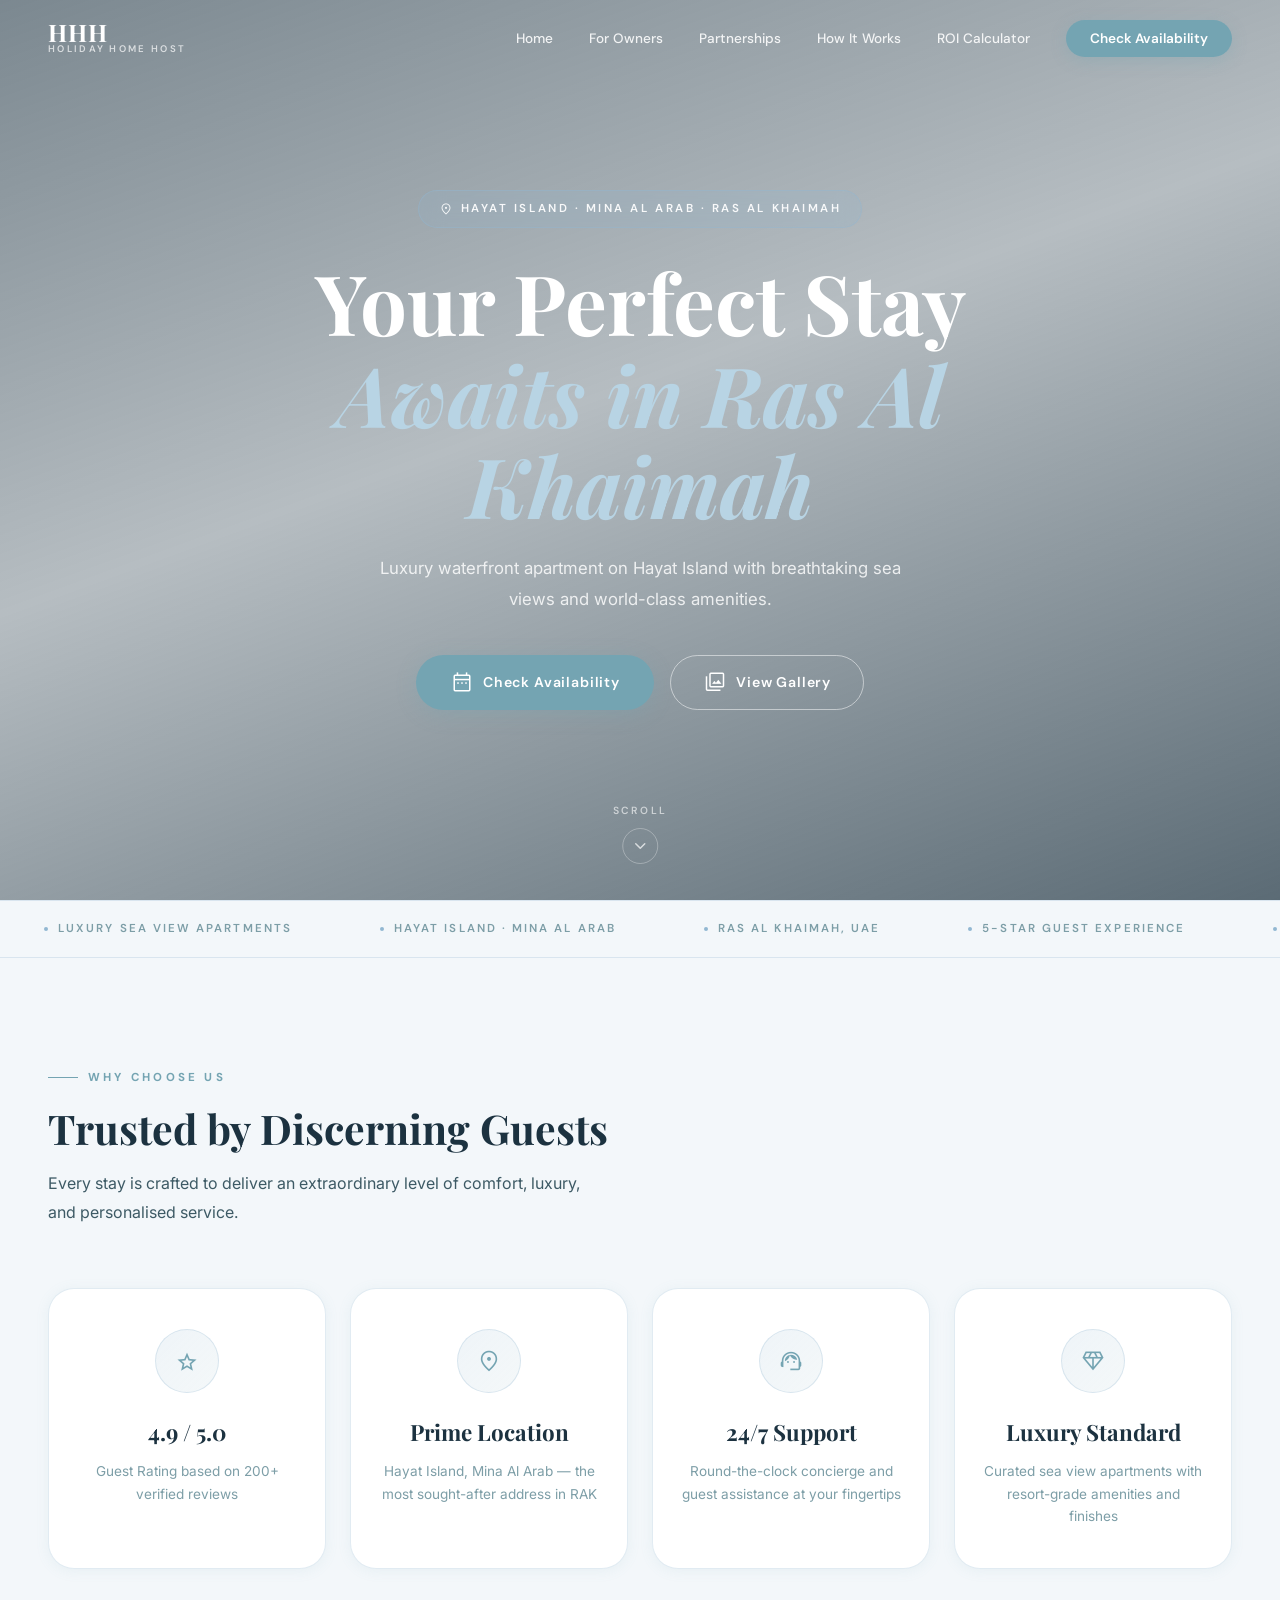
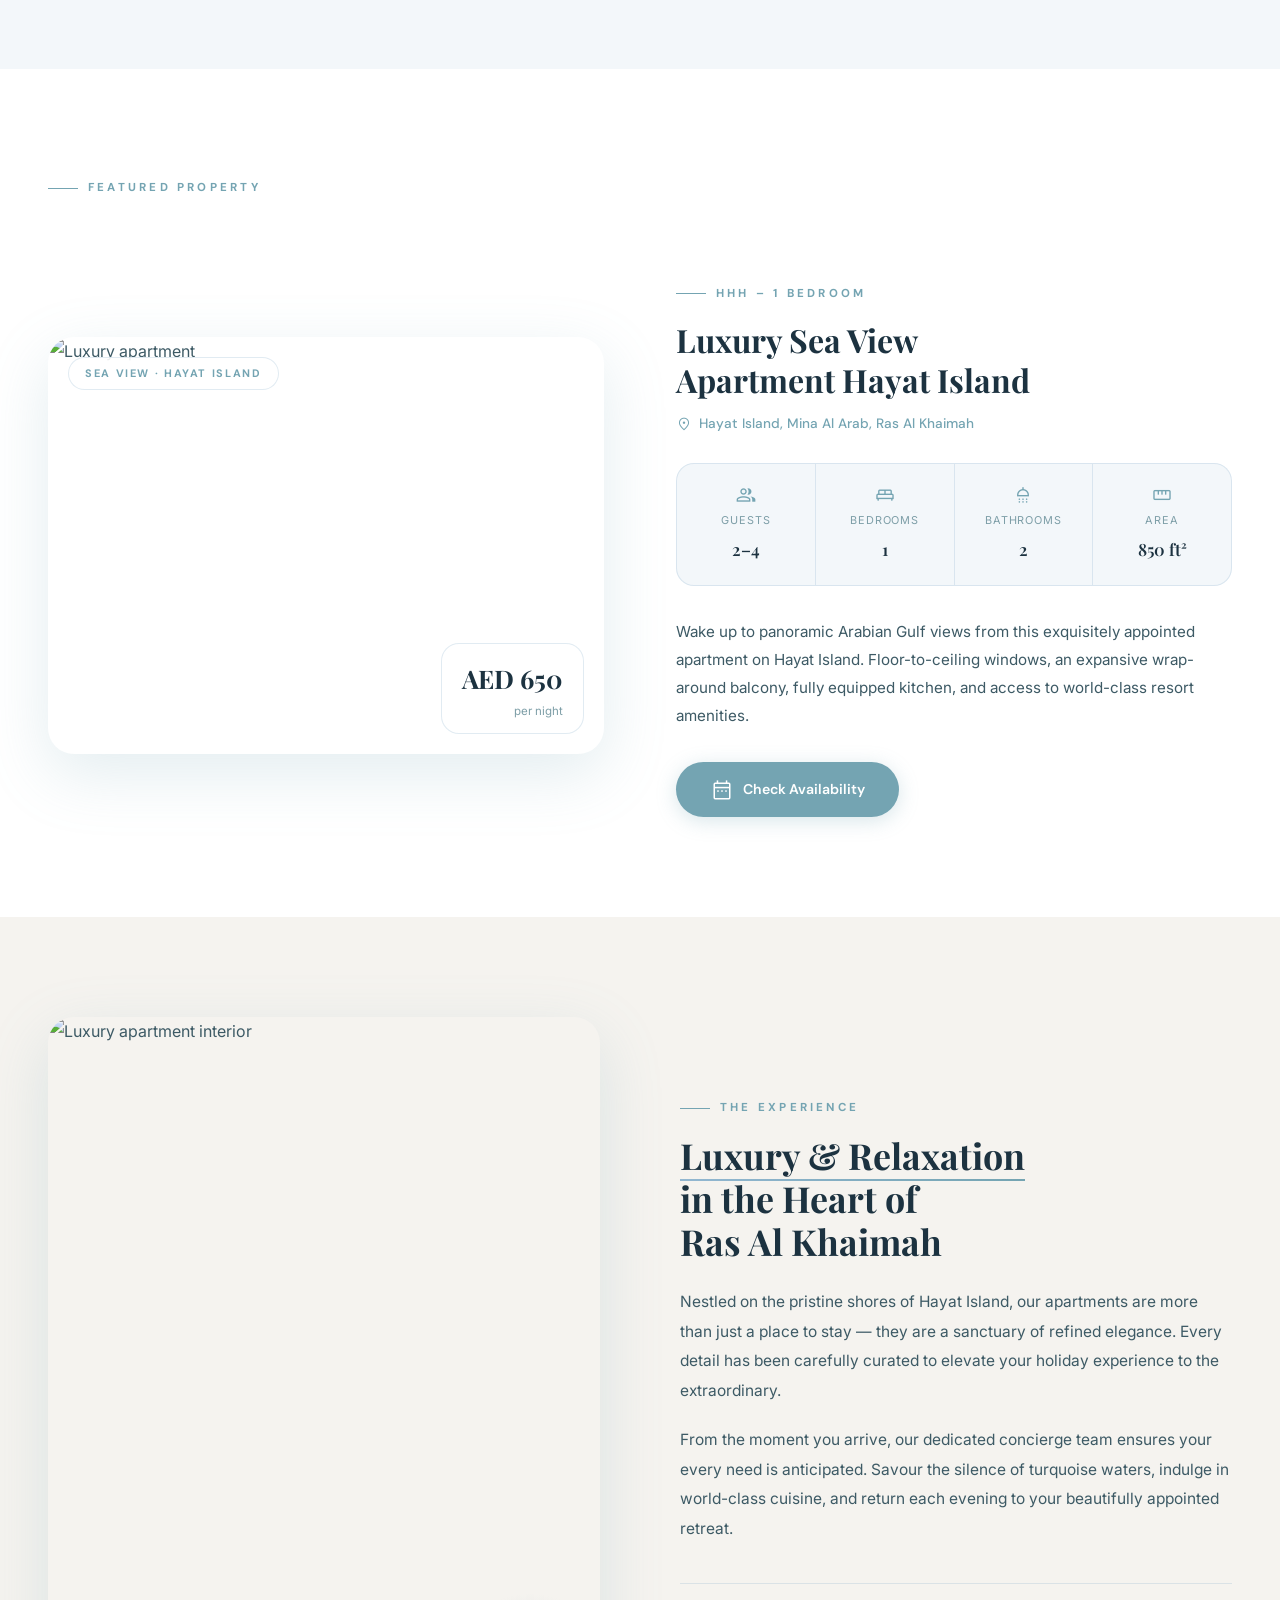
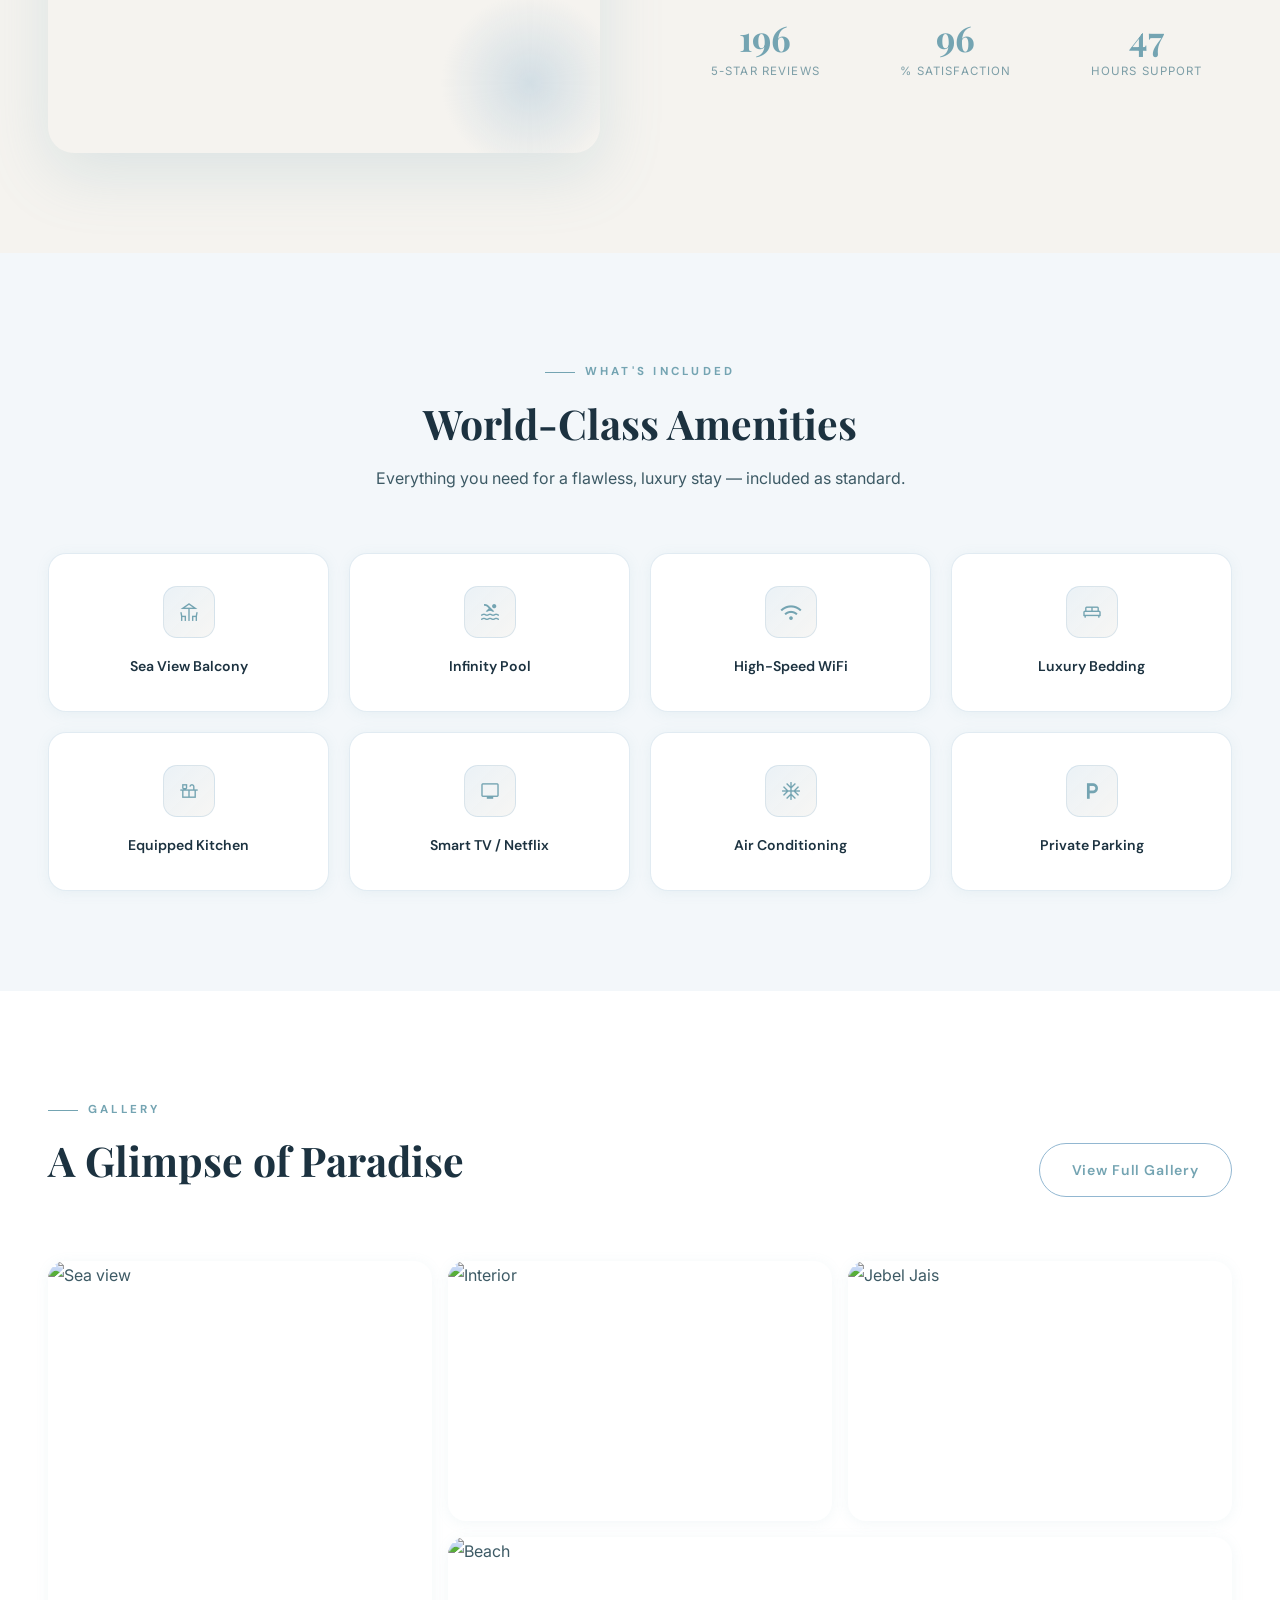
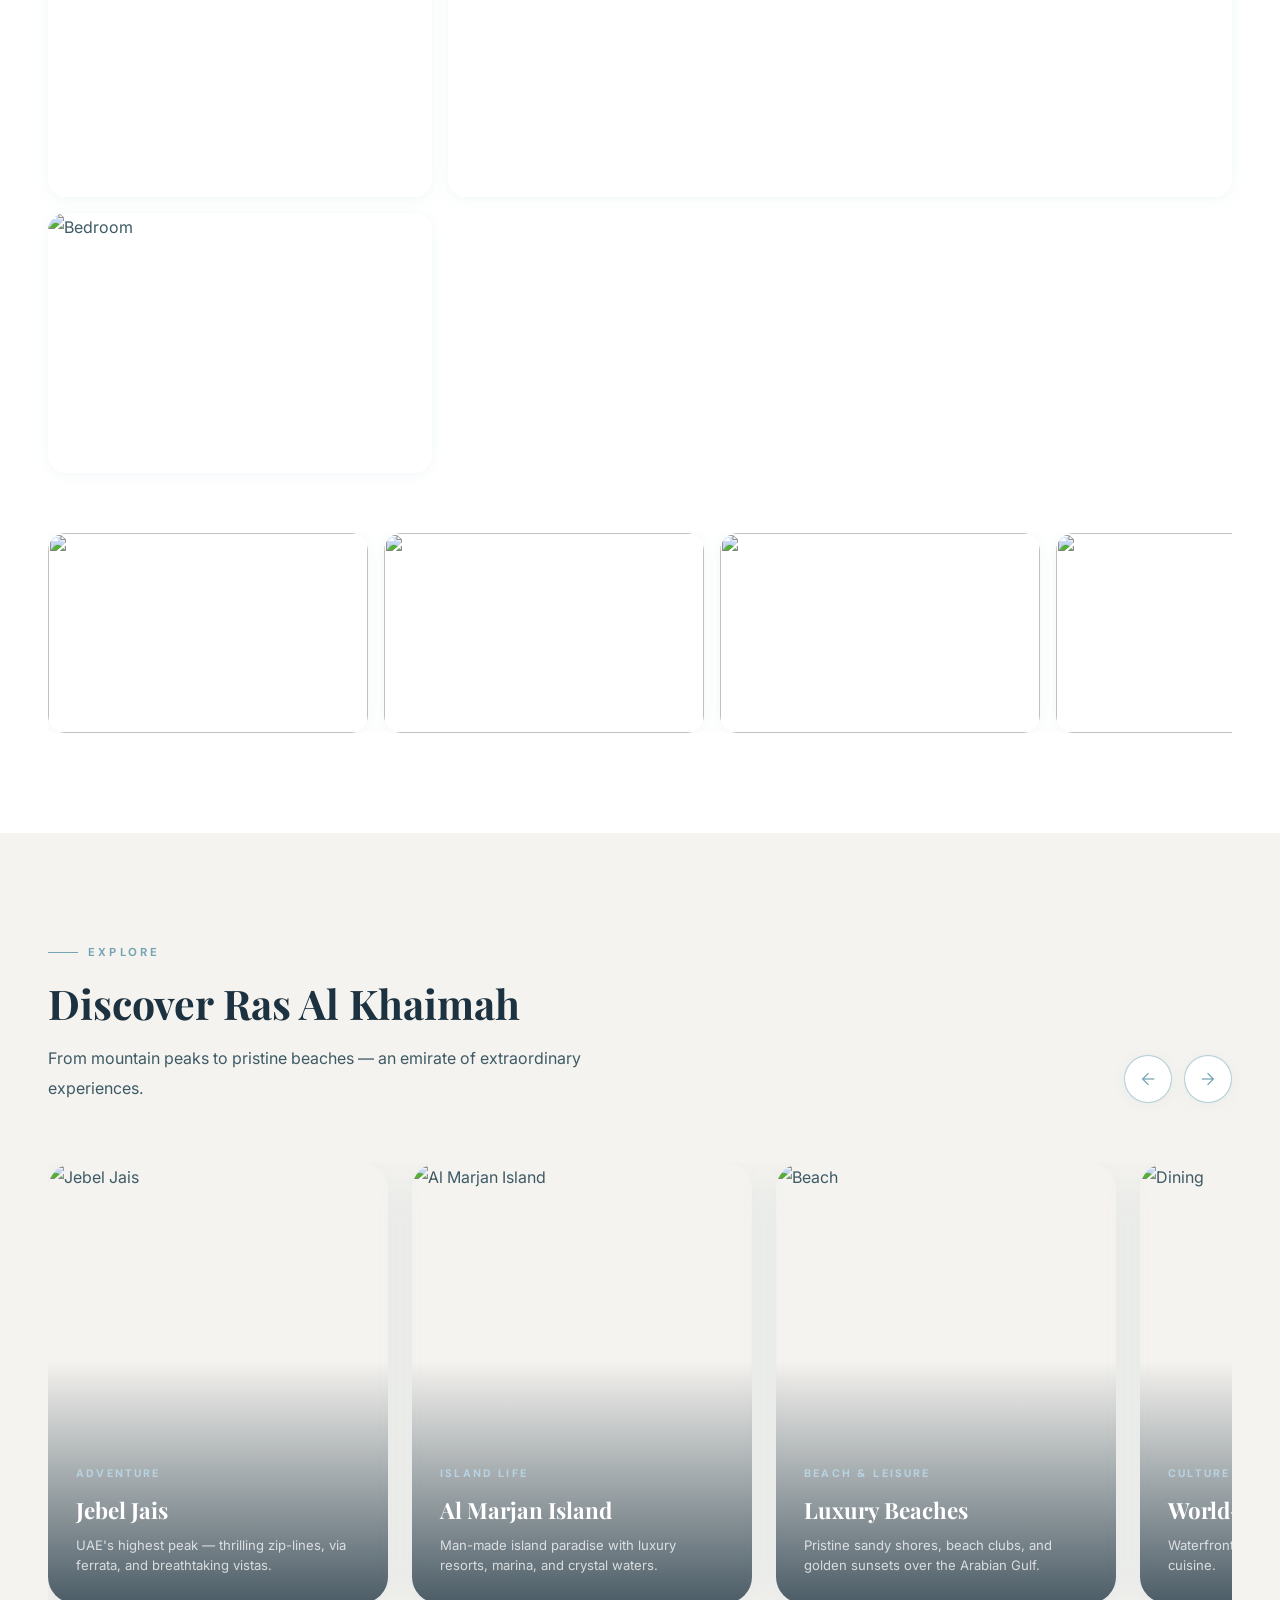
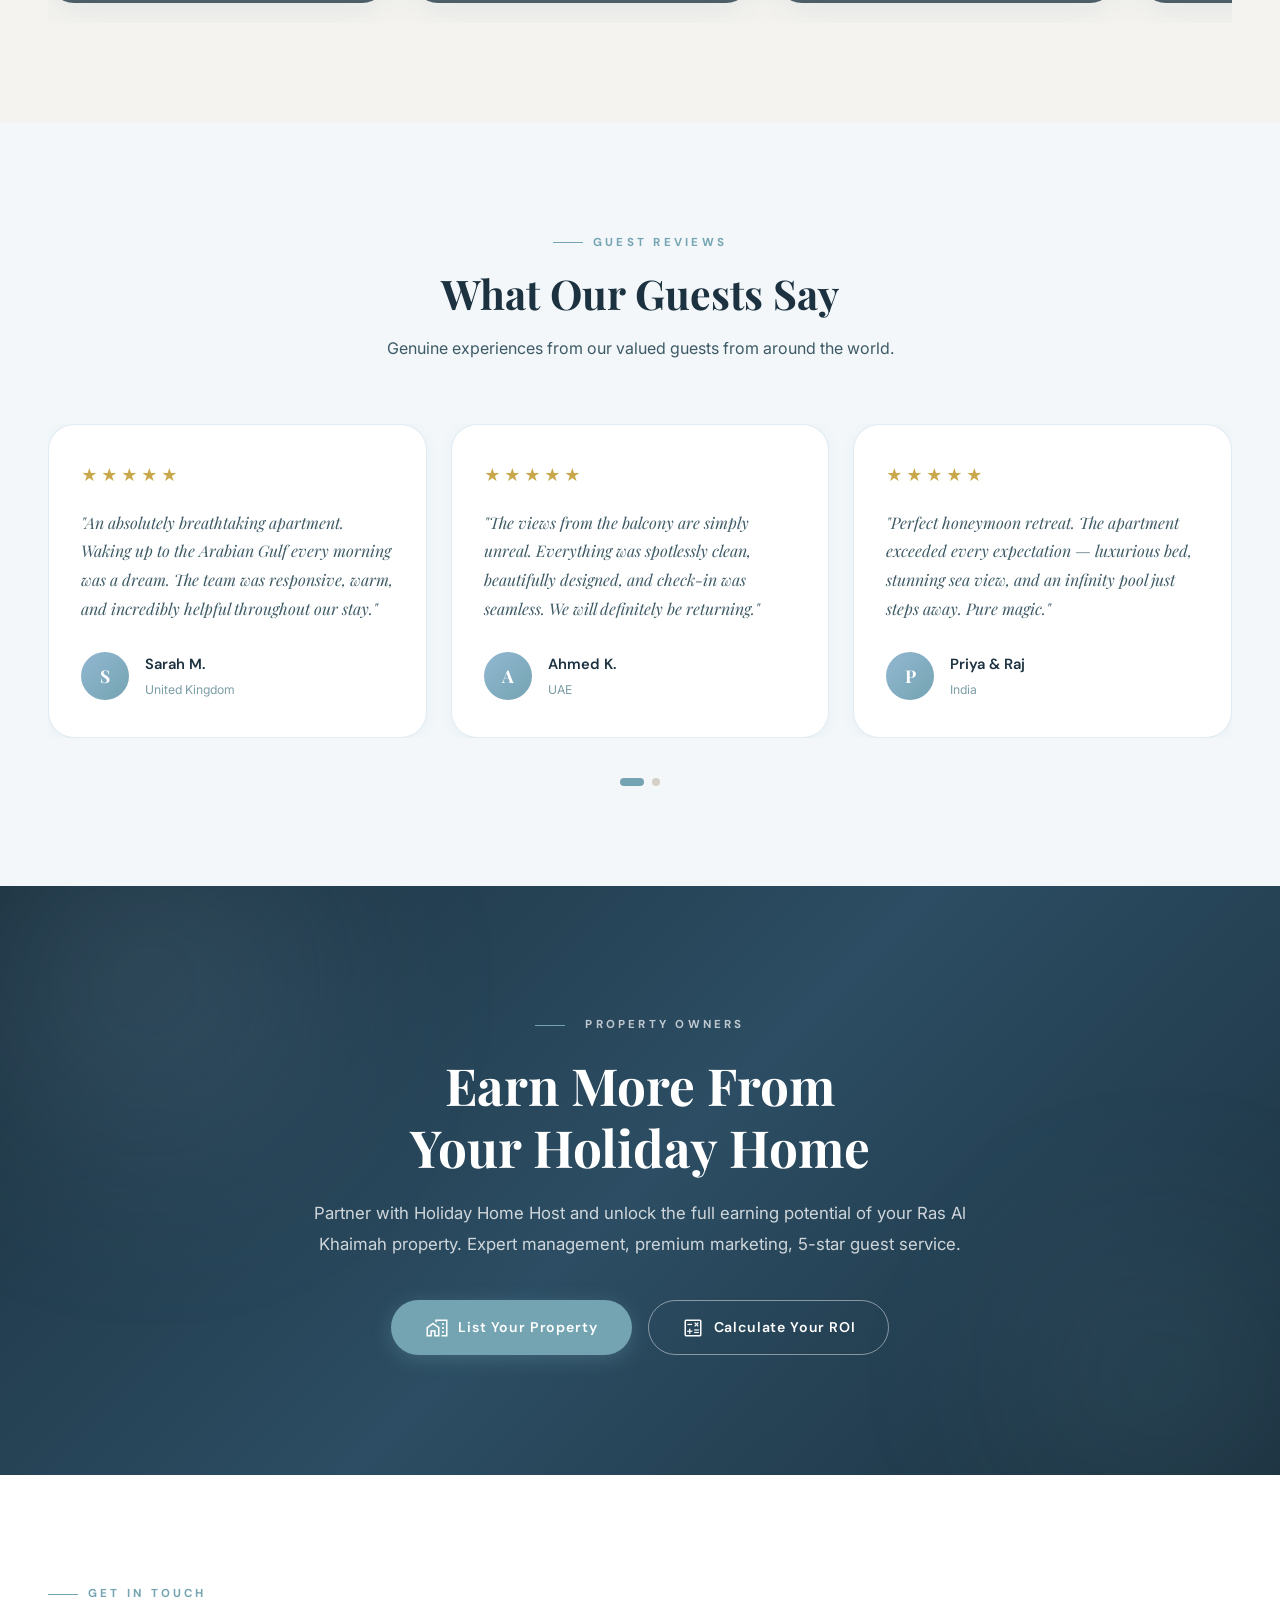
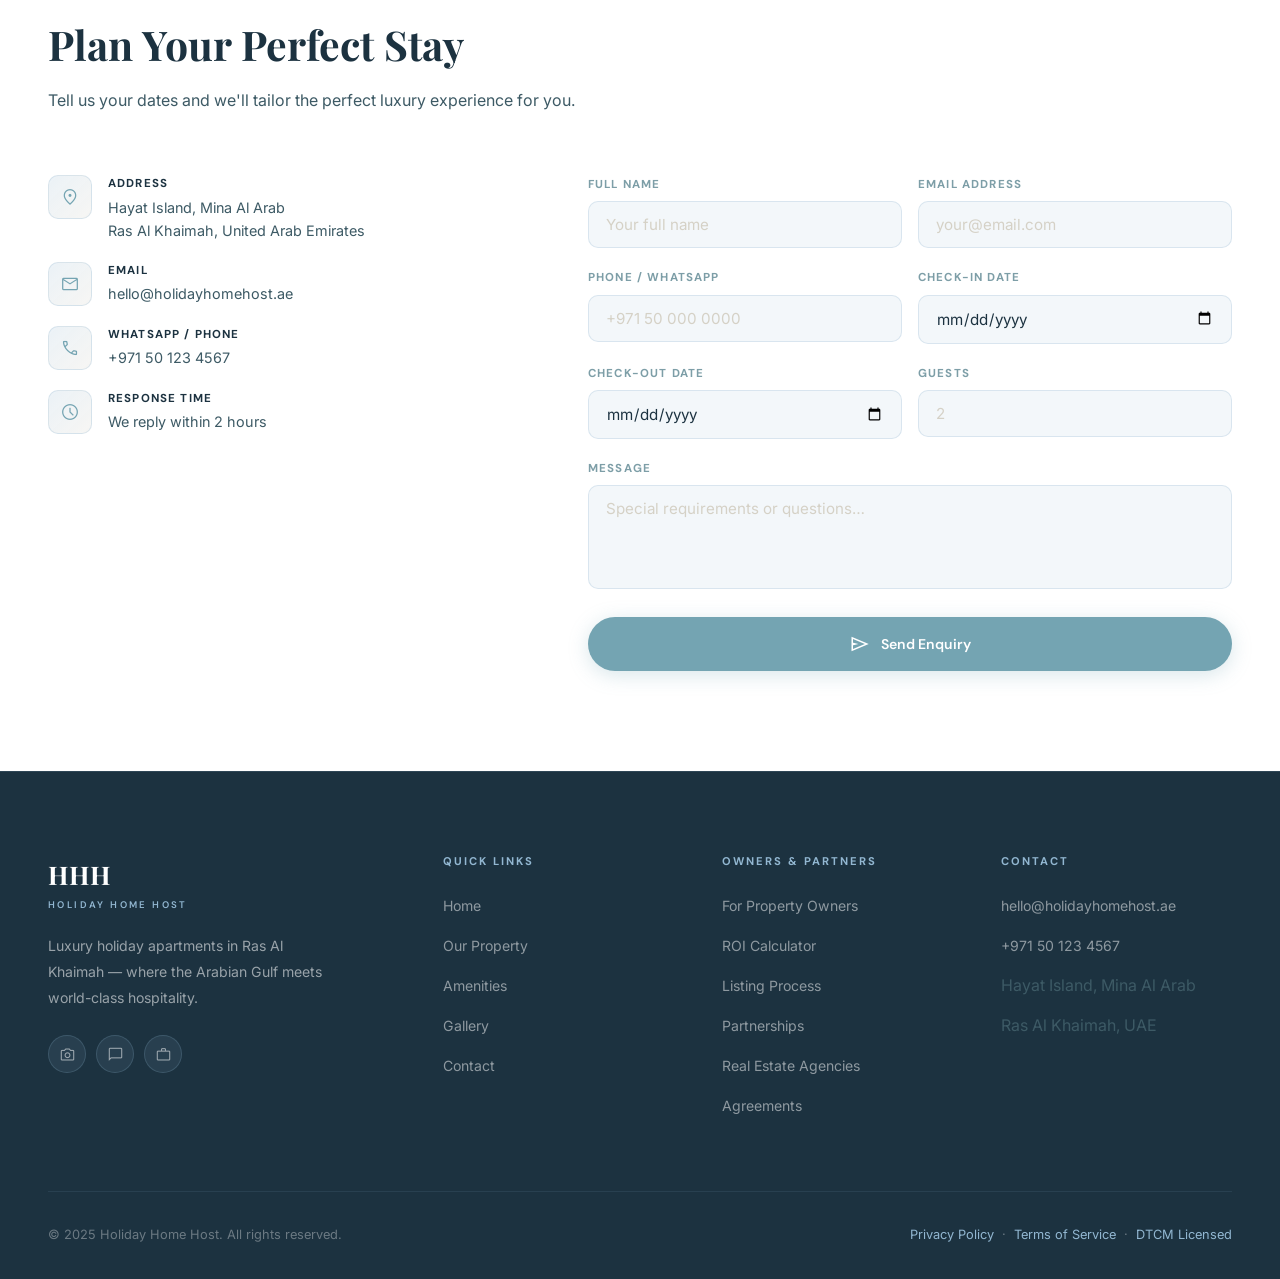
==== index.html @ aafdb121 "first commit" ====
<!DOCTYPE html>
<html lang="en">
<head>
  <meta charset="UTF-8" />
  <meta name="viewport" content="width=device-width, initial-scale=1.0" />

  <!-- Primary SEO -->
  <title>Holiday Home Host | Luxury Sea View Apartments – Ras Al Khaimah, UAE</title>
  <meta name="description" content="Book luxury sea view apartments on Hayat Island, Mina Al Arab, Ras Al Khaimah. 5-star amenities, infinity pool, 24/7 concierge. From AED 650/night." />
  <meta name="keywords" content="holiday home Ras Al Khaimah, luxury apartment RAK, Hayat Island rental, Mina Al Arab accommodation, vacation rental UAE, sea view apartment RAK" />
  <meta name="robots" content="index, follow" />
  <link rel="canonical" href="https://www.holidayhomehost.ae/" />

  <!-- Open Graph (Social Sharing) -->
  <meta property="og:type" content="website" />
  <meta property="og:title" content="Holiday Home Host | Luxury Apartments – Ras Al Khaimah" />
  <meta property="og:description" content="Luxury sea view apartments on Hayat Island, RAK. Infinity pool, concierge, beachfront. Book from AED 650/night." />
  <meta property="og:image" content="https://images.unsplash.com/photo-1582719478250-c89cae4dc85b?w=1200&q=85" />
  <meta property="og:url" content="https://www.holidayhomehost.ae/" />
  <meta property="og:site_name" content="Holiday Home Host" />
  <meta property="og:locale" content="en_AE" />

  <!-- Twitter Card -->
  <meta name="twitter:card" content="summary_large_image" />
  <meta name="twitter:title" content="Holiday Home Host | Luxury Apartments – Ras Al Khaimah" />
  <meta name="twitter:description" content="Luxury sea view apartments on Hayat Island, Mina Al Arab, RAK." />
  <meta name="twitter:image" content="https://images.unsplash.com/photo-1582719478250-c89cae4dc85b?w=1200&q=85" />

  <!-- Schema.org – Lodging Business -->
  <script type="application/ld+json">
  {
    "@context": "https://schema.org",
    "@type": "LodgingBusiness",
    "name": "Holiday Home Host",
    "description": "Luxury waterfront holiday apartments on Hayat Island, Mina Al Arab, Ras Al Khaimah, UAE. Sea views, infinity pool, 24/7 concierge.",
    "url": "https://www.holidayhomehost.ae",
    "logo": "https://www.holidayhomehost.ae/logo.png",
    "image": "https://images.unsplash.com/photo-1582719478250-c89cae4dc85b?w=1200",
    "telephone": "+971501234567",
    "email": "hello@holidayhomehost.ae",
    "priceRange": "AED 650+",
    "starRating": { "@type": "Rating", "ratingValue": "5" },
    "aggregateRating": { "@type": "AggregateRating", "ratingValue": "4.9", "reviewCount": "200" },
    "address": {
      "@type": "PostalAddress",
      "streetAddress": "Hayat Island, Mina Al Arab",
      "addressLocality": "Ras Al Khaimah",
      "addressCountry": "AE"
    },
    "geo": { "@type": "GeoCoordinates", "latitude": 25.6764, "longitude": 55.9845 },
    "amenityFeature": [
      { "@type": "LocationFeatureSpecification", "name": "Infinity Pool", "value": true },
      { "@type": "LocationFeatureSpecification", "name": "Sea View Balcony", "value": true },
      { "@type": "LocationFeatureSpecification", "name": "Free WiFi", "value": true },
      { "@type": "LocationFeatureSpecification", "name": "Air Conditioning", "value": true },
      { "@type": "LocationFeatureSpecification", "name": "Private Parking", "value": true },
      { "@type": "LocationFeatureSpecification", "name": "24/7 Concierge", "value": true }
    ],
    "sameAs": [
      "https://www.instagram.com/holidayhomehost",
      "https://www.linkedin.com/company/holidayhomehost"
    ]
  }
  </script>

  <link rel="stylesheet" href="style.css" />
  <link rel="preconnect" href="https://fonts.googleapis.com">
  <link rel="preconnect" href="https://fonts.gstatic.com" crossorigin>
  <link href="https://fonts.googleapis.com/css2?family=Material+Symbols+Outlined:opsz,wght,FILL,GRAD@24,300,0,0&family=Playfair+Display:ital,wght@0,400;0,600;0,700;0,800;1,400;1,600&family=Inter:wght@300;400;500;600&family=DM+Sans:wght@300;400;500;600;700&display=swap" rel="stylesheet" />
</head>
<body>
<div class="hhh-fw">

<!-- NAV -->
<nav class="nav" id="mainNav">
  <a href="index.html" class="nav-logo">
    <span class="logo-main">HHH</span>
    <span class="logo-sub">Holiday Home Host</span>
  </a>
  <ul class="nav-links" id="navLinks">
    <li><a href="index.html">Home</a></li>
    <li><a href="property-owners.html">For Owners</a></li>
    <li><a href="partnerships.html">Partnerships</a></li>
    <li><a href="listing-process.html">How It Works</a></li>
    <li><a href="roi-calculator.html">ROI Calculator</a></li>
    <li><a href="#contact" class="nav-cta">Check Availability</a></li>
  </ul>
  <button class="nav-hamburger" id="navHamburger" aria-label="Toggle menu" aria-expanded="false">
    <span></span><span></span><span></span>
  </button>
</nav>

<!-- HERO -->
<section class="hero" id="hero">
  <div class="hero-bg" id="heroBg"></div>
  <div class="hero-overlay"></div>
  <div class="hero-content">
    <div class="hero-badge">
      <span class="material-symbols-outlined">location_on</span>
      Hayat Island · Mina Al Arab · Ras Al Khaimah
    </div>
    <h1 class="hero-title">Your Perfect Stay<br><em>Awaits in Ras Al Khaimah</em></h1>
    <p class="hero-sub">Luxury waterfront apartment on Hayat Island with breathtaking sea views and world-class amenities.</p>
    <div class="hero-buttons">
      <a href="#contact" class="btn-primary">
        <span class="material-symbols-outlined">date_range</span>
        Check Availability
      </a>
      <a href="#gallery" class="btn-outline" style="color:#fff;border-color:rgba(255,255,255,.5);">
        <span class="material-symbols-outlined">collections</span>
        View Gallery
      </a>
    </div>
  </div>
  <div class="hero-scroll" onclick="document.getElementById('trust').scrollIntoView({behavior:'smooth'})" role="button" tabindex="0" aria-label="Scroll down">
    <span>Scroll</span>
    <div class="hero-scroll-arrow">
      <svg width="18" height="18" viewBox="0 0 24 24" fill="none" stroke="currentColor" stroke-width="2" stroke-linecap="round" stroke-linejoin="round"><polyline points="6 9 12 15 18 9"></polyline></svg>
    </div>
  </div>
</section>

<!-- MARQUEE -->
<div class="marquee-section" aria-hidden="true">
  <div class="marquee-track">
    <div class="marquee-item"><span class="dot"></span>Luxury Sea View Apartments</div>
    <div class="marquee-item"><span class="dot"></span>Hayat Island · Mina Al Arab</div>
    <div class="marquee-item"><span class="dot"></span>Ras Al Khaimah, UAE</div>
    <div class="marquee-item"><span class="dot"></span>5-Star Guest Experience</div>
    <div class="marquee-item"><span class="dot"></span>Infinity Pool Access</div>
    <div class="marquee-item"><span class="dot"></span>24/7 Concierge Service</div>
    <div class="marquee-item"><span class="dot"></span>Beachfront Location</div>
    <div class="marquee-item"><span class="dot"></span>Panoramic Arabian Gulf Views</div>
    <div class="marquee-item"><span class="dot"></span>Luxury Sea View Apartments</div>
    <div class="marquee-item"><span class="dot"></span>Hayat Island · Mina Al Arab</div>
    <div class="marquee-item"><span class="dot"></span>Ras Al Khaimah, UAE</div>
    <div class="marquee-item"><span class="dot"></span>5-Star Guest Experience</div>
    <div class="marquee-item"><span class="dot"></span>Infinity Pool Access</div>
    <div class="marquee-item"><span class="dot"></span>24/7 Concierge Service</div>
    <div class="marquee-item"><span class="dot"></span>Beachfront Location</div>
    <div class="marquee-item"><span class="dot"></span>Panoramic Arabian Gulf Views</div>
  </div>
</div>

<!-- 1 · TRUST -->
<section class="trust-section" id="trust">
  <div class="container">
    <div class="reveal">
      <div class="section-label">Why Choose Us</div>
      <h2 class="section-title">Trusted by Discerning Guests</h2>
      <p class="section-desc">Every stay is crafted to deliver an extraordinary level of comfort, luxury, and personalised service.</p>
    </div>
    <div class="trust-grid">
      <div class="trust-card reveal reveal-delay-1">
        <div class="trust-icon"><span class="material-symbols-outlined">star</span></div>
        <h3>4.9 / 5.0</h3><p>Guest Rating based on 200+ verified reviews</p>
      </div>
      <div class="trust-card reveal reveal-delay-2">
        <div class="trust-icon"><span class="material-symbols-outlined">location_on</span></div>
        <h3>Prime Location</h3><p>Hayat Island, Mina Al Arab — the most sought-after address in RAK</p>
      </div>
      <div class="trust-card reveal reveal-delay-3">
        <div class="trust-icon"><span class="material-symbols-outlined">support_agent</span></div>
        <h3>24/7 Support</h3><p>Round-the-clock concierge and guest assistance at your fingertips</p>
      </div>
      <div class="trust-card reveal reveal-delay-4">
        <div class="trust-icon"><span class="material-symbols-outlined">diamond</span></div>
        <h3>Luxury Standard</h3><p>Curated sea view apartments with resort-grade amenities and finishes</p>
      </div>
    </div>
  </div>
</section>

<!-- 2 · PROPERTY -->
<section class="property-section" id="property">
  <div class="container">
    <div class="reveal"><div class="section-label">Featured Property</div></div>
    <div class="property-wrap">
      <div class="property-image-wrap reveal reveal-delay-1">
        <img src="https://images.unsplash.com/photo-1560448204-e02f11c3d0e2?w=900&q=85" alt="Luxury apartment" loading="lazy" />
        <span class="property-badge">Sea View · Hayat Island</span>
        <div class="property-price-tag">
          <div class="price">AED 650</div>
          <div class="per">per night</div>
        </div>
      </div>
      <div class="property-info reveal reveal-delay-2">
        <div class="section-label">HHH – 1 Bedroom</div>
        <h2>Luxury Sea View<br>Apartment Hayat Island</h2>
        <div class="property-location">
          <span class="material-symbols-outlined">place</span>
          Hayat Island, Mina Al Arab, Ras Al Khaimah
        </div>
        <div class="property-specs">
          <div class="spec-item">
            <span class="material-symbols-outlined">group</span>
            <span class="spec-label">Guests</span>
            <span class="spec-value">2–4</span>
          </div>
          <div class="spec-item">
            <span class="material-symbols-outlined">king_bed</span>
            <span class="spec-label">Bedrooms</span>
            <span class="spec-value">1</span>
          </div>
          <div class="spec-item">
            <span class="material-symbols-outlined">shower</span>
            <span class="spec-label">Bathrooms</span>
            <span class="spec-value">2</span>
          </div>
          <div class="spec-item">
            <span class="material-symbols-outlined">straighten</span>
            <span class="spec-label">Area</span>
            <span class="spec-value">850 ft²</span>
          </div>
        </div>
        <p class="property-desc">Wake up to panoramic Arabian Gulf views from this exquisitely appointed apartment on Hayat Island. Floor-to-ceiling windows, an expansive wrap-around balcony, fully equipped kitchen, and access to world-class resort amenities.</p>
        <a href="#contact" class="btn-primary-dark">
          <span class="material-symbols-outlined">date_range</span>
          Check Availability
        </a>
      </div>
    </div>
  </div>
</section>

<!-- 3 · EXPERIENCE -->
<section class="experience-section" id="experience">
  <div class="container">
    <div class="experience-wrap">
      <div class="experience-image reveal">
        <img src="https://images.unsplash.com/photo-1600596542815-ffad4c1539a9?w=900&q=85" alt="Luxury apartment interior" loading="lazy" />
        <div class="experience-accent"></div>
      </div>
      <div class="experience-content reveal reveal-delay-2">
        <div class="section-label">The Experience</div>
        <h2>
          <span class="animated-underline" id="expUnderline">Luxury &amp; Relaxation</span><br>
          in the Heart of<br>Ras Al Khaimah
        </h2>
        <p>Nestled on the pristine shores of Hayat Island, our apartments are more than just a place to stay — they are a sanctuary of refined elegance. Every detail has been carefully curated to elevate your holiday experience to the extraordinary.</p>
        <p>From the moment you arrive, our dedicated concierge team ensures your every need is anticipated. Savour the silence of turquoise waters, indulge in world-class cuisine, and return each evening to your beautifully appointed retreat.</p>
        <div class="experience-stats">
          <div class="stat-item"><span class="stat-num counter" data-target="200">0</span><span class="stat-label">5-Star Reviews</span></div>
          <div class="stat-item"><span class="stat-num counter" data-target="98">0</span><span class="stat-label">% Satisfaction</span></div>
          <div class="stat-item"><span class="stat-num counter" data-target="48">0</span><span class="stat-label">Hours Support</span></div>
        </div>
      </div>
    </div>
  </div>
</section>

<!-- 4 · AMENITIES -->
<section class="amenities-section" id="amenities">
  <div class="container">
    <div class="reveal" style="text-align:center;margin-bottom:0;">
      <div class="section-label" style="justify-content:center;">What's Included</div>
      <h2 class="section-title" style="text-align:center;">World-Class Amenities</h2>
      <p class="section-desc" style="text-align:center;margin:0 auto;">Everything you need for a flawless, luxury stay — included as standard.</p>
    </div>
    <div class="amenities-grid">
      <div class="amenity-card reveal reveal-delay-1">
        <div class="amenity-icon-wrap"><span class="material-symbols-outlined">deck</span></div>
        <h3>Sea View Balcony</h3>
      </div>
      <div class="amenity-card reveal reveal-delay-2">
        <div class="amenity-icon-wrap"><span class="material-symbols-outlined">pool</span></div>
        <h3>Infinity Pool</h3>
      </div>
      <div class="amenity-card reveal reveal-delay-3">
        <div class="amenity-icon-wrap"><span class="material-symbols-outlined">wifi</span></div>
        <h3>High-Speed WiFi</h3>
      </div>
      <div class="amenity-card reveal reveal-delay-4">
        <div class="amenity-icon-wrap"><span class="material-symbols-outlined">king_bed</span></div>
        <h3>Luxury Bedding</h3>
      </div>
      <div class="amenity-card reveal reveal-delay-1">
        <div class="amenity-icon-wrap"><span class="material-symbols-outlined">countertops</span></div>
        <h3>Equipped Kitchen</h3>
      </div>
      <div class="amenity-card reveal reveal-delay-2">
        <div class="amenity-icon-wrap"><span class="material-symbols-outlined">tv</span></div>
        <h3>Smart TV / Netflix</h3>
      </div>
      <div class="amenity-card reveal reveal-delay-3">
        <div class="amenity-icon-wrap"><span class="material-symbols-outlined">ac_unit</span></div>
        <h3>Air Conditioning</h3>
      </div>
      <div class="amenity-card reveal reveal-delay-4">
        <div class="amenity-icon-wrap"><span class="material-symbols-outlined">local_parking</span></div>
        <h3>Private Parking</h3>
      </div>
    </div>
  </div>
</section>

<!-- 5 · GALLERY -->
<section class="gallery-section" id="gallery">
  <div class="container">
    <div class="reveal" style="display:flex;justify-content:space-between;align-items:flex-end;flex-wrap:wrap;gap:16px;">
      <div><div class="section-label">Gallery</div><h2 class="section-title">A Glimpse of Paradise</h2></div>
      <a href="#" class="btn-outline" style="margin-bottom:4px;">View Full Gallery</a>
    </div>
    <div class="gallery-grid" id="galleryGrid">
      <div class="gallery-item tall reveal reveal-delay-1" data-index="0">
        <img src="https://images.unsplash.com/photo-1582719478250-c89cae4dc85b?w=800&q=80" alt="Sea view" loading="lazy" />
        <div class="gallery-overlay"><span class="material-symbols-outlined">open_in_full</span></div>
      </div>
      <div class="gallery-item reveal reveal-delay-2" data-index="1">
        <img src="https://images.unsplash.com/photo-1600596542815-ffad4c1539a9?w=800&q=80" alt="Interior" loading="lazy" />
        <div class="gallery-overlay"><span class="material-symbols-outlined">open_in_full</span></div>
      </div>
      <div class="gallery-item reveal reveal-delay-3" data-index="2">
        <img src="https://images.unsplash.com/photo-1464822759023-fed622ff2c3b?w=800&q=80" alt="Jebel Jais" loading="lazy" />
        <div class="gallery-overlay"><span class="material-symbols-outlined">open_in_full</span></div>
      </div>
      <div class="gallery-item wide reveal reveal-delay-2" data-index="3">
        <img src="https://images.unsplash.com/photo-1506905925346-21bda4d32df4?w=800&q=80" alt="Beach" loading="lazy" />
        <div class="gallery-overlay"><span class="material-symbols-outlined">open_in_full</span></div>
      </div>
      <div class="gallery-item reveal reveal-delay-4" data-index="4">
        <img src="https://images.unsplash.com/photo-1560448204-e02f11c3d0e2?w=800&q=80" alt="Bedroom" loading="lazy" />
        <div class="gallery-overlay"><span class="material-symbols-outlined">open_in_full</span></div>
      </div>
    </div>
    <div class="gallery-strip reveal">
      <div class="strip-track" id="stripTrack">
        <div class="strip-item"><img src="https://images.unsplash.com/photo-1582719478250-c89cae4dc85b?w=400&q=75" alt="" loading="lazy" /></div>
        <div class="strip-item"><img src="https://images.unsplash.com/photo-1600596542815-ffad4c1539a9?w=400&q=75" alt="" loading="lazy" /></div>
        <div class="strip-item"><img src="https://images.unsplash.com/photo-1464822759023-fed622ff2c3b?w=400&q=75" alt="" loading="lazy" /></div>
        <div class="strip-item"><img src="https://images.unsplash.com/photo-1506905925346-21bda4d32df4?w=400&q=75" alt="" loading="lazy" /></div>
        <div class="strip-item"><img src="https://images.unsplash.com/photo-1560448204-e02f11c3d0e2?w=400&q=75" alt="" loading="lazy" /></div>
        <div class="strip-item"><img src="https://images.unsplash.com/photo-1571896349842-33c89424de2d?w=400&q=75" alt="" loading="lazy" /></div>
        <div class="strip-item"><img src="https://images.unsplash.com/photo-1582719478250-c89cae4dc85b?w=400&q=75" alt="" loading="lazy" /></div>
        <div class="strip-item"><img src="https://images.unsplash.com/photo-1600596542815-ffad4c1539a9?w=400&q=75" alt="" loading="lazy" /></div>
        <div class="strip-item"><img src="https://images.unsplash.com/photo-1464822759023-fed622ff2c3b?w=400&q=75" alt="" loading="lazy" /></div>
        <div class="strip-item"><img src="https://images.unsplash.com/photo-1506905925346-21bda4d32df4?w=400&q=75" alt="" loading="lazy" /></div>
        <div class="strip-item"><img src="https://images.unsplash.com/photo-1560448204-e02f11c3d0e2?w=400&q=75" alt="" loading="lazy" /></div>
        <div class="strip-item"><img src="https://images.unsplash.com/photo-1571896349842-33c89424de2d?w=400&q=75" alt="" loading="lazy" /></div>
      </div>
    </div>
  </div>
</section>

<div class="lightbox" id="lightbox" role="dialog" aria-modal="true">
  <button class="lightbox-close" id="lightboxClose">✕</button>
  <button class="lightbox-nav lightbox-prev" id="lightboxPrev">&#8592;</button>
  <img src="" alt="" id="lightboxImg" />
  <button class="lightbox-nav lightbox-next" id="lightboxNext">&#8594;</button>
</div>

<!-- 6 · EXPLORE RAK -->
<section class="explore-section" id="explore">
  <div class="container">
    <div class="reveal" style="display:flex;justify-content:space-between;align-items:flex-end;flex-wrap:wrap;gap:16px;">
      <div>
        <div class="section-label">Explore</div>
        <h2 class="section-title">Discover Ras Al Khaimah</h2>
        <p class="section-desc">From mountain peaks to pristine beaches — an emirate of extraordinary experiences.</p>
      </div>
      <div class="explore-scroll-btn">
        <button class="scroll-btn" id="explorePrev"><span class="material-symbols-outlined">arrow_back</span></button>
        <button class="scroll-btn" id="exploreNext"><span class="material-symbols-outlined">arrow_forward</span></button>
      </div>
    </div>
    <div class="explore-scroll-wrap">
      <div class="explore-cards" id="exploreCards">
        <div class="explore-card reveal">
          <img src="https://images.unsplash.com/photo-1464822759023-fed622ff2c3b?w=600&q=80" alt="Jebel Jais" loading="lazy" />
          <div class="explore-card-content"><div class="explore-card-tag">Adventure</div><div class="explore-card-title">Jebel Jais</div><div class="explore-card-desc">UAE's highest peak — thrilling zip-lines, via ferrata, and breathtaking vistas.</div></div>
        </div>
        <div class="explore-card reveal reveal-delay-1">
          <img src="https://images.unsplash.com/photo-1506905925346-21bda4d32df4?w=600&q=80" alt="Al Marjan Island" loading="lazy" />
          <div class="explore-card-content"><div class="explore-card-tag">Island Life</div><div class="explore-card-title">Al Marjan Island</div><div class="explore-card-desc">Man-made island paradise with luxury resorts, marina, and crystal waters.</div></div>
        </div>
        <div class="explore-card reveal reveal-delay-2">
          <img src="https://images.unsplash.com/photo-1507525428034-b723cf961d3e?w=600&q=80" alt="Beach" loading="lazy" />
          <div class="explore-card-content"><div class="explore-card-tag">Beach &amp; Leisure</div><div class="explore-card-title">Luxury Beaches</div><div class="explore-card-desc">Pristine sandy shores, beach clubs, and golden sunsets over the Arabian Gulf.</div></div>
        </div>
        <div class="explore-card reveal reveal-delay-3">
          <img src="https://images.unsplash.com/photo-1414235077428-338989a2e8c0?w=600&q=80" alt="Dining" loading="lazy" />
          <div class="explore-card-content"><div class="explore-card-tag">Culture &amp; Cuisine</div><div class="explore-card-title">World-Class Dining</div><div class="explore-card-desc">Waterfront restaurants and authentic Emirati cuisine.</div></div>
        </div>
      </div>
    </div>
  </div>
</section>

<!-- 7 · REVIEWS -->
<section class="reviews-section" id="reviews">
  <div class="container">
    <div class="reveal" style="text-align:center;">
      <div class="section-label" style="justify-content:center;">Guest Reviews</div>
      <h2 class="section-title" style="text-align:center;">What Our Guests Say</h2>
      <p class="section-desc" style="margin:0 auto;">Genuine experiences from our valued guests from around the world.</p>
    </div>
    <div class="reviews-slider reveal reveal-delay-1">
      <div class="reviews-track" id="reviewsTrack">
        <div class="review-card"><div class="review-stars">★★★★★</div><p class="review-text">"An absolutely breathtaking apartment. Waking up to the Arabian Gulf every morning was a dream. The team was responsive, warm, and incredibly helpful throughout our stay."</p><div class="review-author"><div class="review-avatar">S</div><div><div class="review-name">Sarah M.</div><div class="review-country">United Kingdom</div></div></div></div>
        <div class="review-card"><div class="review-stars">★★★★★</div><p class="review-text">"The views from the balcony are simply unreal. Everything was spotlessly clean, beautifully designed, and check-in was seamless. We will definitely be returning."</p><div class="review-author"><div class="review-avatar">A</div><div><div class="review-name">Ahmed K.</div><div class="review-country">UAE</div></div></div></div>
        <div class="review-card"><div class="review-stars">★★★★★</div><p class="review-text">"Perfect honeymoon retreat. The apartment exceeded every expectation — luxurious bed, stunning sea view, and an infinity pool just steps away. Pure magic."</p><div class="review-author"><div class="review-avatar">P</div><div><div class="review-name">Priya &amp; Raj</div><div class="review-country">India</div></div></div></div>
        <div class="review-card"><div class="review-stars">★★★★★</div><p class="review-text">"Ras Al Khaimah is such a hidden gem and this apartment is the perfect base to explore it. Location couldn't be better. Five stars without hesitation."</p><div class="review-author"><div class="review-avatar">L</div><div><div class="review-name">Laura T.</div><div class="review-country">Germany</div></div></div></div>
        <div class="review-card"><div class="review-stars">★★★★★</div><p class="review-text">"The level of detail and care put into this property is remarkable. Every appliance was top-of-the-line, every towel hotel-quality. It felt like staying in a 5-star resort."</p><div class="review-author"><div class="review-avatar">M</div><div><div class="review-name">Mohammed Al F.</div><div class="review-country">Saudi Arabia</div></div></div></div>
      </div>
      <div class="slider-dots" id="sliderDots" role="tablist"></div>
    </div>
  </div>
</section>

<!-- 8 · OWNER CTA -->
<section class="owner-cta-section" id="owners">
  <div class="cta-bg-shapes"><div class="cta-shape cta-shape-1"></div><div class="cta-shape cta-shape-2"></div></div>
  <div class="container">
    <div class="owner-cta-content reveal">
      <div class="section-label" style="justify-content:center;margin-bottom:20px;color:rgba(255,255,255,.7);">
        <span style="background:rgba(255,255,255,.3);"></span>Property Owners
      </div>
      <h2>Earn More From<br>Your Holiday Home</h2>
      <p>Partner with Holiday Home Host and unlock the full earning potential of your Ras Al Khaimah property. Expert management, premium marketing, 5-star guest service.</p>
      <div class="cta-buttons">
        <a href="property-owners.html" class="btn-primary">
          <span class="material-symbols-outlined">home_work</span>
          List Your Property
        </a>
        <a href="roi-calculator.html" class="btn-outline" style="color:#fff;border-color:rgba(255,255,255,.45);">
          <span class="material-symbols-outlined">calculate</span>
          Calculate Your ROI
        </a>
      </div>
    </div>
  </div>
</section>

<!-- 9 · CONTACT -->
<section class="contact-section" id="contact">
  <div class="container">
    <div class="reveal">
      <div class="section-label">Get In Touch</div>
      <h2 class="section-title">Plan Your Perfect Stay</h2>
      <p class="section-desc">Tell us your dates and we'll tailor the perfect luxury experience for you.</p>
    </div>
    <div class="contact-wrap">
      <div class="reveal reveal-delay-1">
        <div class="contact-detail">
          <div class="contact-detail-icon"><span class="material-symbols-outlined">place</span></div>
          <div class="contact-detail-text"><strong>Address</strong>Hayat Island, Mina Al Arab<br>Ras Al Khaimah, United Arab Emirates</div>
        </div>
        <div class="contact-detail">
          <div class="contact-detail-icon"><span class="material-symbols-outlined">mail</span></div>
          <div class="contact-detail-text"><strong>Email</strong><a href="mailto:hello@holidayhomehost.ae">hello@holidayhomehost.ae</a></div>
        </div>
        <div class="contact-detail">
          <div class="contact-detail-icon"><span class="material-symbols-outlined">phone</span></div>
          <div class="contact-detail-text"><strong>WhatsApp / Phone</strong><a href="tel:+971501234567">+971 50 123 4567</a></div>
        </div>
        <div class="contact-detail">
          <div class="contact-detail-icon"><span class="material-symbols-outlined">schedule</span></div>
          <div class="contact-detail-text"><strong>Response Time</strong>We reply within 2 hours</div>
        </div>
      </div>
      <form class="contact-form reveal reveal-delay-2" id="contactForm" novalidate>
        <div class="form-row">
          <div class="form-group"><label for="guestName">Full Name</label><input type="text" id="guestName" name="name" placeholder="Your full name" required /></div>
          <div class="form-group"><label for="guestEmail">Email Address</label><input type="email" id="guestEmail" name="email" placeholder="your@email.com" required /></div>
        </div>
        <div class="form-row">
          <div class="form-group"><label for="guestPhone">Phone / WhatsApp</label><input type="tel" id="guestPhone" name="phone" placeholder="+971 50 000 0000" /></div>
          <div class="form-group"><label for="guestCheckin">Check-In Date</label><input type="date" id="guestCheckin" name="checkin" /></div>
        </div>
        <div class="form-row">
          <div class="form-group"><label for="guestCheckout">Check-Out Date</label><input type="date" id="guestCheckout" name="checkout" /></div>
          <div class="form-group"><label for="guestGuests">Guests</label><input type="number" id="guestGuests" name="guests" min="1" max="6" placeholder="2" /></div>
        </div>
        <div class="form-group"><label for="guestMessage">Message</label><textarea id="guestMessage" name="message" rows="4" placeholder="Special requirements or questions…"></textarea></div>
        <div class="form-submit">
          <button type="submit" class="btn-primary-dark" id="contactSubmitBtn" style="width:100%;justify-content:center;">
            <span class="material-symbols-outlined">send</span>
            Send Enquiry
          </button>
        </div>
      </form>
    </div>
  </div>
</section>

<!-- FOOTER -->
<footer class="footer" id="footer">
  <div class="container">
    <div class="footer-top">
      <div class="footer-brand">
        <div class="logo-main">HHH</div>
        <div class="logo-sub">Holiday Home Host</div>
        <p>Luxury holiday apartments in Ras Al Khaimah — where the Arabian Gulf meets world-class hospitality.</p>
        <div class="footer-social">
          <a href="#" class="social-icon" aria-label="Instagram"><span class="material-symbols-outlined">photo_camera</span></a>
          <a href="#" class="social-icon" aria-label="WhatsApp"><span class="material-symbols-outlined">chat_bubble</span></a>
          <a href="#" class="social-icon" aria-label="LinkedIn"><span class="material-symbols-outlined">work</span></a>
        </div>
      </div>
      <div class="footer-col"><h4>Quick Links</h4><ul><li><a href="index.html">Home</a></li><li><a href="#property">Our Property</a></li><li><a href="#amenities">Amenities</a></li><li><a href="#gallery">Gallery</a></li><li><a href="#contact">Contact</a></li></ul></div>
      <div class="footer-col"><h4>Owners &amp; Partners</h4><ul><li><a href="property-owners.html">For Property Owners</a></li><li><a href="roi-calculator.html">ROI Calculator</a></li><li><a href="listing-process.html">Listing Process</a></li><li><a href="partnerships.html">Partnerships</a></li><li><a href="real-estate-agencies.html">Real Estate Agencies</a></li><li><a href="partnership-agreements.html">Agreements</a></li></ul></div>
      <div class="footer-col"><h4>Contact</h4><ul><li><a href="mailto:hello@holidayhomehost.ae">hello@holidayhomehost.ae</a></li><li><a href="tel:+971501234567">+971 50 123 4567</a></li><li>Hayat Island, Mina Al Arab</li><li>Ras Al Khaimah, UAE</li></ul></div>
    </div>
    <div class="footer-bottom">
      <span>© 2025 Holiday Home Host. All rights reserved.</span>
      <span><a href="#">Privacy Policy</a> &nbsp;·&nbsp; <a href="#">Terms of Service</a> &nbsp;·&nbsp; <a href="#">DTCM Licensed</a></span>
    </div>
  </div>
</footer>

</div><!-- /.hhh-root -->

<div id="toast" style="position:fixed;bottom:32px;right:32px;z-index:3000;background:rgba(255,255,255,.95);border:1px solid var(--border);backdrop-filter:blur(16px);border-radius:12px;padding:16px 24px;font-family:var(--font-ui);font-size:.9rem;color:var(--text-dark);transform:translateY(80px);opacity:0;transition:all .4s ease;pointer-events:none;max-width:300px;box-shadow:var(--shadow-md);" aria-live="polite"></div>

<script src="script.js"></script>
</body>
</html>
---- style.css ----
/* ============================================================
   HOLIDAY HOME HOST — DESIGN SYSTEM v2
   Palette: #FFFFFF · #92B7D1 · #7D9EA7 · #D5D1C6 · #74A4B2
   ============================================================ */
@import url('https://fonts.googleapis.com/css2?family=Playfair+Display:ital,wght@0,400;0,600;0,700;0,800;1,400;1,600&family=Inter:wght@300;400;500;600&family=DM+Sans:wght@300;400;500;600;700&display=swap');

:root {
  --primary:       #92B7D1;
  --primary-dark:  #74A4B2;
  --secondary:     #7D9EA7;
  --warm:          #D5D1C6;
  --white:         #FFFFFF;

  --bg-main:       #FFFFFF;
  --bg-soft:       #F3F7FA;
  --bg-warm:       #F5F3EF;
  --bg-card:       rgba(146,183,209,0.07);
  --border:        rgba(146,183,209,0.28);
  --border-hover:  rgba(116,164,178,0.55);

  --text-dark:     #1C3240;
  --text-body:     #3D5A65;
  --text-muted:    #7D9EA7;

  --shadow-sm:  0 2px 14px rgba(116,164,178,0.09);
  --shadow-md:  0 8px 36px  rgba(116,164,178,0.14);
  --shadow-lg:  0 20px 64px rgba(116,164,178,0.20);
  --shadow-glow:0 0  40px  rgba(146,183,209,0.35);

  --font-serif: 'Playfair Display', Georgia, serif;
  --font-sans:  'Inter', system-ui, sans-serif;
  --font-ui:    'DM Sans', system-ui, sans-serif;

  --radius-sm: 10px;
  --radius-md: 18px;
  --radius-lg: 26px;
  --radius-xl: 50px;

  --transition:      all .4s cubic-bezier(.4,0,.2,1);
  --transition-fast: all .2s ease;
}

/* ============================================================
   LODGIFY FULL-WIDTH ESCAPE — UNIVERSAL
   Targets every known Lodgify wrapper to remove width limits
   ============================================================ */

/* The .hhh-fw wrapper: add this div around any section HTML */
.hhh-fw {
  width: 100vw !important;
  max-width: 100vw !important;
  margin-left:  calc(50% - 50vw) !important;
  margin-right: calc(50% - 50vw) !important;
  overflow-x: hidden;
  box-sizing: border-box;
}

/* Nuclear override of ALL Lodgify custom HTML containers */
.widget--custom-html,
.widget--custom-html .widget__inner,
.widget--custom-html .widget__content,
.widget--custom-html .inner,
[class*="widget--custom"] .widget__inner,
[class*="widget--custom"] .widget__content,
[data-widget-type="custom_html"],
[data-widget-type="custom_html"] .widget__inner,
[data-widget-type="custom_html"] .widget__content,
.content-block--custom-html,
.content-block--custom-html .content-block__content,
.lj-widget--custom_html,
.lj-widget--custom_html .lj-widget__inner,
.lj-widget--custom_html .lj-widget__content,
.site-section--custom,
.page-section--custom {
  max-width: 100% !important;
  width: 100% !important;
  padding-left:  0 !important;
  padding-right: 0 !important;
  margin-left:   0 !important;
  margin-right:  0 !important;
}

/* Also force .hhh-root which wraps our main home page HTML */
.hhh-root {
  width: 100vw !important;
  max-width: 100vw !important;
  margin-left:  calc(50% - 50vw) !important;
  margin-right: calc(50% - 50vw) !important;
  overflow-x: hidden;
  font-family: var(--font-sans);
  color: var(--text-body);
  background: var(--bg-main);
  box-sizing: border-box;
}

/* ── Reset ── */
*, *::before, *::after { box-sizing: border-box; margin: 0; padding: 0; }
html  { scroll-behavior: smooth; font-size: 16px; }
body  { font-family: var(--font-sans); background: var(--bg-main); color: var(--text-body); overflow-x: hidden; line-height: 1.75; }
img   { max-width: 100%; display: block; }
a     { text-decoration: none; color: inherit; }
ul    { list-style: none; }
button{ cursor: pointer; border: none; outline: none; font-family: var(--font-ui); }

::-webkit-scrollbar { width: 5px; }
::-webkit-scrollbar-track { background: var(--bg-soft); }
::-webkit-scrollbar-thumb { background: var(--primary); border-radius: 3px; }

/* ── Material Icons helpers ── */
.material-symbols-outlined {
  font-family: 'Material Symbols Outlined';
  font-weight: normal;
  font-style: normal;
  font-size: inherit;
  line-height: 1;
  letter-spacing: normal;
  text-transform: none;
  display: inline-block;
  white-space: nowrap;
  word-wrap: normal;
  direction: ltr;
  -webkit-font-feature-settings: 'liga';
  font-feature-settings: 'liga';
  -webkit-font-smoothing: antialiased;
  font-variation-settings: 'FILL' 0, 'wght' 300, 'GRAD' 0, 'opsz' 24;
  vertical-align: middle;
}

/* ============================================================
   CONTAINER & SECTION BASE
   ============================================================ */
.container {
  width: 100%;
  max-width: 1280px;
  margin: 0 auto;
  padding: 0 48px;
}
section { padding: 100px 0; }

/* ============================================================
   SCROLL REVEAL
   ============================================================ */
.reveal {
  opacity: 0;
  transform: translateY(36px);
  filter: blur(3px);
  transition: opacity .75s ease, transform .75s ease, filter .75s ease;
}
.reveal.visible { opacity: 1; transform: translateY(0); filter: blur(0); }
.reveal-delay-1 { transition-delay: .12s; }
.reveal-delay-2 { transition-delay: .24s; }
.reveal-delay-3 { transition-delay: .36s; }
.reveal-delay-4 { transition-delay: .48s; }
.reveal-delay-5 { transition-delay: .60s; }

/* ============================================================
   TYPOGRAPHY HELPERS
   ============================================================ */
.section-label {
  display: inline-flex;
  align-items: center;
  gap: 10px;
  font-family: var(--font-ui);
  font-size: .72rem;
  font-weight: 700;
  letter-spacing: .28em;
  text-transform: uppercase;
  color: var(--primary-dark);
  margin-bottom: 16px;
}
.section-label::before {
  content: '';
  width: 30px; height: 1px;
  background: var(--primary-dark);
  flex-shrink: 0;
}
.section-title {
  font-family: var(--font-serif);
  font-size: clamp(1.9rem, 3.2vw, 2.9rem);
  font-weight: 700;
  line-height: 1.2;
  color: var(--text-dark);
  margin-bottom: 16px;
}
.section-desc {
  font-size: 1rem;
  color: var(--text-body);
  max-width: 560px;
  line-height: 1.85;
}

/* ============================================================
   BUTTONS
   ============================================================ */
.btn-primary {
  display: inline-flex;
  align-items: center;
  gap: 9px;
  background: var(--primary-dark);
  color: var(--white);
  font-family: var(--font-ui);
  font-weight: 600;
  font-size: .88rem;
  letter-spacing: .06em;
  padding: 15px 34px;
  border-radius: var(--radius-xl);
  transition: var(--transition);
  box-shadow: 0 4px 20px rgba(116,164,178,0.3);
  position: relative;
  overflow: hidden;
}
.btn-primary::after {
  content: '';
  position: absolute;
  inset: 0;
  background: rgba(255,255,255,.08);
  opacity: 0;
  transition: opacity .3s;
}
.btn-primary:hover { background: var(--secondary); transform: translateY(-3px); box-shadow: 0 12px 36px rgba(116,164,178,0.35); }
.btn-primary:hover::after { opacity: 1; }

.btn-outline {
  display: inline-flex;
  align-items: center;
  gap: 9px;
  background: transparent;
  color: var(--primary-dark);
  border: 1.5px solid var(--primary);
  font-family: var(--font-ui);
  font-weight: 600;
  font-size: .88rem;
  letter-spacing: .06em;
  padding: 14px 32px;
  border-radius: var(--radius-xl);
  transition: var(--transition);
}
.btn-outline:hover { background: var(--primary-dark); color: var(--white); border-color: var(--primary-dark); transform: translateY(-2px); box-shadow: var(--shadow-md); }

.btn-primary-dark {
  display: inline-flex;
  align-items: center;
  gap: 9px;
  background: var(--primary-dark);
  color: var(--white);
  font-family: var(--font-ui);
  font-weight: 600;
  font-size: .88rem;
  padding: 15px 34px;
  border-radius: var(--radius-xl);
  transition: var(--transition);
  box-shadow: 0 4px 20px rgba(116,164,178,0.28);
}
.btn-primary-dark:hover { background: var(--secondary); transform: translateY(-3px); box-shadow: 0 12px 36px rgba(116,164,178,0.35); }

/* ============================================================
   NAVIGATION
   ============================================================ */
.nav {
  position: fixed; top: 0; left: 0; right: 0;
  z-index: 1000;
  padding: 20px 48px;
  display: flex; align-items: center; justify-content: space-between;
  transition: var(--transition);
}
.nav.scrolled {
  background: rgba(255,255,255,.92);
  backdrop-filter: blur(20px);
  -webkit-backdrop-filter: blur(20px);
  padding: 14px 48px;
  border-bottom: 1px solid var(--border);
  box-shadow: 0 4px 24px rgba(116,164,178,0.10);
}
.nav-logo { display: flex; flex-direction: column; line-height: 1; }
.logo-main {
  font-family: var(--font-serif);
  font-size: 1.5rem; font-weight: 700;
  color: var(--white);
  letter-spacing: .04em;
  transition: color .3s;
}
.nav.scrolled .logo-main { color: var(--text-dark); }
.logo-sub {
  font-family: var(--font-ui); font-size: .6rem; font-weight: 600;
  letter-spacing: .24em; text-transform: uppercase;
  color: rgba(255,255,255,.7);
  transition: color .3s;
}
.nav.scrolled .logo-sub { color: var(--primary-dark); }

.nav-links { display: flex; align-items: center; gap: 36px; }
.nav-links a {
  font-family: var(--font-ui); font-size: .85rem; font-weight: 500;
  color: rgba(255,255,255,.88);
  transition: color .25s;
  position: relative;
}
.nav.scrolled .nav-links a { color: var(--text-body); }
.nav-links a:not(.nav-cta)::after {
  content: ''; position: absolute; bottom: -3px; left: 0; right: 0; height: 1px;
  background: var(--primary-dark); transform: scaleX(0); transform-origin: left;
  transition: transform .3s ease;
}
.nav-links a:not(.nav-cta):hover::after { transform: scaleX(1); }
.nav-links a:not(.nav-cta):hover { color: var(--white); }
.nav.scrolled .nav-links a:not(.nav-cta):hover { color: var(--primary-dark); }

.nav-cta {
  background: var(--primary-dark);
  color: var(--white) !important;
  padding: 10px 24px;
  border-radius: var(--radius-xl);
  font-weight: 600 !important;
  transition: var(--transition) !important;
  box-shadow: 0 4px 16px rgba(116,164,178,0.3);
}
.nav-cta:hover { background: var(--secondary) !important; transform: translateY(-1px); }
.nav-cta::after { display: none !important; }

.nav-hamburger {
  display: none; flex-direction: column; gap: 5px; cursor: pointer; padding: 4px;
}
.nav-hamburger span {
  display: block; width: 24px; height: 2px;
  background: var(--white); border-radius: 2px; transition: var(--transition-fast);
}
.nav.scrolled .nav-hamburger span { background: var(--text-dark); }

/* ============================================================
   HERO SECTION
   ============================================================ */
.hero {
  position: relative; width: 100%; height: 100vh; min-height: 700px;
  overflow: hidden; display: flex; align-items: center; justify-content: center;
}
.hero-bg {
  position: absolute; inset: 0;
  background-image: url('https://images.unsplash.com/photo-1582719478250-c89cae4dc85b?w=1920&q=80'),
    linear-gradient(135deg, #1C3240 0%, #2E5470 50%, #1C3240 100%);
  background-size: cover; background-position: center;
  transform: scale(1.07);
  animation: heroZoom 14s ease-out forwards;
  will-change: transform;
}
@keyframes heroZoom { from { transform: scale(1.07); } to { transform: scale(1.0); } }

.hero-overlay {
  position: absolute; inset: 0;
  background: linear-gradient(160deg, rgba(28,50,64,.58) 0%, rgba(28,50,64,.32) 45%, rgba(28,50,64,.72) 100%);
}
.hero-content {
  position: relative; z-index: 2; text-align: center;
  max-width: 880px; padding: 0 24px;
}
.hero-badge {
  display: inline-flex; align-items: center; gap: 8px;
  background: rgba(146,183,209,.18);
  border: 1px solid rgba(146,183,209,.4);
  backdrop-filter: blur(12px);
  color: rgba(255,255,255,.92);
  font-family: var(--font-ui); font-size: .72rem; font-weight: 600;
  letter-spacing: .22em; text-transform: uppercase;
  padding: 8px 20px; border-radius: var(--radius-xl);
  margin-bottom: 28px;
  opacity: 0; animation: fadeInUp .8s .3s forwards;
}
.hero-badge .material-symbols-outlined { font-size: 14px; }
.hero-title {
  font-family: var(--font-serif);
  font-size: clamp(2.6rem, 6.5vw, 5.2rem);
  font-weight: 700; line-height: 1.1; color: var(--white);
  margin-bottom: 22px;
  opacity: 0; animation: fadeInUp .9s .55s forwards;
}
.hero-title em { color: #B8D4E4; font-style: italic; }
.hero-sub {
  font-size: 1.05rem; color: rgba(255,255,255,.82); max-width: 540px;
  margin: 0 auto 40px; line-height: 1.85;
  opacity: 0; animation: fadeInUp .9s .8s forwards;
}
.hero-buttons {
  display: flex; gap: 16px; justify-content: center; flex-wrap: wrap;
  opacity: 0; animation: fadeInUp .9s 1s forwards;
}
.hero-scroll {
  position: absolute; bottom: 36px; left: 50%; transform: translateX(-50%);
  display: flex; flex-direction: column; align-items: center; gap: 8px;
  cursor: pointer; z-index: 2;
  opacity: 0; animation: fadeIn 1s 1.4s forwards;
}
.hero-scroll span {
  font-family: var(--font-ui); font-size: .65rem; font-weight: 600;
  letter-spacing: .2em; text-transform: uppercase; color: rgba(255,255,255,.6);
}
.hero-scroll-arrow {
  width: 36px; height: 36px; border-radius: 50%;
  border: 1px solid rgba(255,255,255,.3);
  display: flex; align-items: center; justify-content: center;
  color: rgba(255,255,255,.7);
  animation: bounce 2.5s ease-in-out infinite;
}
.hero-scroll-arrow svg { display: block; }
@keyframes bounce { 0%,100%{ transform: translateY(0); } 50%{ transform: translateY(6px); } }

/* ============================================================
   MARQUEE STRIP
   ============================================================ */
.marquee-section {
  padding: 0; overflow: hidden;
  background: var(--bg-soft);
  border-top: 1px solid var(--border);
  border-bottom: 1px solid var(--border);
}
.marquee-track {
  display: flex; width: max-content;
  animation: marquee 32s linear infinite; padding: 18px 0;
}
.marquee-item {
  display: flex; align-items: center; gap: 10px; padding: 0 44px;
  font-family: var(--font-ui); font-size: .72rem; font-weight: 600;
  letter-spacing: .18em; text-transform: uppercase;
  color: var(--secondary); white-space: nowrap;
}
.marquee-item .dot {
  width: 4px; height: 4px; background: var(--primary); border-radius: 50%;
}
@keyframes marquee {
  from { transform: translateX(0); } to { transform: translateX(-50%); }
}

/* ============================================================
   TRUST SIGNALS
   ============================================================ */
.trust-section { background: var(--bg-soft); }
.trust-grid {
  display: grid; grid-template-columns: repeat(4, 1fr);
  gap: 24px; margin-top: 60px;
}
.trust-card {
  background: var(--white);
  border: 1px solid var(--border);
  border-radius: var(--radius-lg);
  padding: 40px 28px;
  text-align: center;
  transition: var(--transition);
  box-shadow: var(--shadow-sm);
  position: relative; overflow: hidden;
}
.trust-card::before {
  content: ''; position: absolute;
  top: 0; left: 0; right: 0; height: 3px;
  background: linear-gradient(90deg, var(--primary), var(--primary-dark));
  opacity: 0; transition: opacity .4s;
}
.trust-card:hover { transform: translateY(-8px); box-shadow: var(--shadow-md); border-color: var(--border-hover); }
.trust-card:hover::before { opacity: 1; }
.trust-icon {
  width: 64px; height: 64px; border-radius: 50%;
  background: linear-gradient(135deg, rgba(146,183,209,.15), rgba(116,164,178,.08));
  border: 1px solid var(--border);
  display: flex; align-items: center; justify-content: center;
  margin: 0 auto 20px;
  transition: var(--transition);
}
.trust-icon .material-symbols-outlined { font-size: 26px; color: var(--primary-dark); }
.trust-card:hover .trust-icon { background: linear-gradient(135deg, rgba(146,183,209,.3), rgba(116,164,178,.2)); transform: scale(1.1) rotate(5deg); }
.trust-card h3 { font-family: var(--font-serif); font-size: 1.4rem; font-weight: 700; color: var(--text-dark); margin-bottom: 8px; }
.trust-card p  { font-size: .85rem; color: var(--text-muted); line-height: 1.65; }

/* ============================================================
   FEATURED PROPERTY
   ============================================================ */
.property-section { background: var(--bg-main); padding: 100px 0; }
.property-wrap {
  display: grid; grid-template-columns: 1fr 1fr;
  gap: 72px; align-items: center; margin-top: 60px;
}
.property-image-wrap {
  position: relative; border-radius: var(--radius-lg);
  overflow: hidden; aspect-ratio: 4/3;
  box-shadow: var(--shadow-lg);
}
.property-image-wrap img { width: 100%; height: 100%; object-fit: cover; transition: transform .8s ease; }
.property-image-wrap:hover img { transform: scale(1.05); }
.property-badge {
  position: absolute; top: 20px; left: 20px;
  background: rgba(255,255,255,.9);
  backdrop-filter: blur(12px);
  border: 1px solid var(--border);
  color: var(--primary-dark);
  font-family: var(--font-ui); font-size: .68rem; font-weight: 700;
  letter-spacing: .15em; text-transform: uppercase;
  padding: 6px 16px; border-radius: var(--radius-xl);
}
.property-price-tag {
  position: absolute; bottom: 20px; right: 20px;
  background: rgba(255,255,255,.92);
  backdrop-filter: blur(16px);
  border: 1px solid var(--border);
  border-radius: var(--radius-md); padding: 12px 20px; text-align: right;
}
.property-price-tag .price { font-family: var(--font-serif); font-size: 1.6rem; font-weight: 700; color: var(--text-dark); }
.property-price-tag .per    { font-size: .72rem; color: var(--text-muted); }
.property-info h2 { font-family: var(--font-serif); font-size: clamp(1.7rem, 2.5vw, 2.3rem); font-weight: 700; color: var(--text-dark); line-height: 1.25; margin-bottom: 12px; }
.property-location { display: flex; align-items: center; gap: 7px; color: var(--primary-dark); font-family: var(--font-ui); font-size: .85rem; font-weight: 500; margin-bottom: 28px; }
.property-location .material-symbols-outlined { font-size: 16px; }
.property-specs {
  display: flex; gap: 0; margin-bottom: 32px;
  background: var(--bg-soft); border-radius: var(--radius-md);
  border: 1px solid var(--border); overflow: hidden;
}
.spec-item {
  flex: 1; display: flex; flex-direction: column; align-items: center;
  gap: 5px; padding: 20px 16px;
  border-right: 1px solid var(--border);
}
.spec-item:last-child { border-right: none; }
.spec-item .material-symbols-outlined { font-size: 22px; color: var(--primary-dark); }
.spec-item .spec-label { font-size: .68rem; color: var(--text-muted); letter-spacing: .08em; text-transform: uppercase; }
.spec-item .spec-value { font-family: var(--font-serif); font-size: 1.05rem; font-weight: 600; color: var(--text-dark); }
.property-desc { font-size: .95rem; color: var(--text-body); line-height: 1.85; margin-bottom: 32px; }

/* ============================================================
   EXPERIENCE SECTION
   ============================================================ */
.experience-section { background: var(--bg-warm); padding: 100px 0; }
.experience-wrap { display: grid; grid-template-columns: 1fr 1fr; gap: 80px; align-items: center; }
.experience-image { position: relative; border-radius: var(--radius-lg); overflow: hidden; aspect-ratio: 3/4; box-shadow: var(--shadow-lg); }
.experience-image img { width: 100%; height: 100%; object-fit: cover; }
.experience-accent {
  position: absolute; bottom: -20px; right: -20px;
  width: 180px; height: 180px;
  background: radial-gradient(circle, rgba(146,183,209,.35) 0%, transparent 70%);
  border-radius: 50%; pointer-events: none;
}
.experience-content { padding: 20px 0; }
.animated-underline { display: inline-block; position: relative; }
.animated-underline::after {
  content: ''; position: absolute; bottom: -4px; left: 0;
  width: 0; height: 2px;
  background: linear-gradient(90deg, var(--primary), var(--primary-dark));
  transition: width .9s .4s ease;
}
.animated-underline.visible::after { width: 100%; }
.experience-content h2 { font-family: var(--font-serif); font-size: clamp(1.8rem, 2.8vw, 2.5rem); font-weight: 700; line-height: 1.2; color: var(--text-dark); margin-bottom: 24px; }
.experience-content p { font-size: .97rem; color: var(--text-body); line-height: 1.9; margin-bottom: 20px; }
.experience-stats { display: grid; grid-template-columns: repeat(3, 1fr); gap: 20px; margin-top: 40px; padding-top: 36px; border-top: 1px solid var(--border); }
.stat-item { text-align: center; }
.stat-num { font-family: var(--font-serif); font-size: 2.2rem; font-weight: 700; color: var(--primary-dark); display: block; line-height: 1; }
.stat-label { font-size: .72rem; color: var(--text-muted); letter-spacing: .1em; text-transform: uppercase; margin-top: 6px; display: block; }

/* ============================================================
   AMENITIES
   ============================================================ */
.amenities-section { background: var(--bg-soft); padding: 100px 0; }
.amenities-grid { display: grid; grid-template-columns: repeat(4, 1fr); gap: 20px; margin-top: 60px; }
.amenity-card {
  background: var(--white);
  border: 1px solid var(--border);
  border-radius: var(--radius-md); padding: 32px 22px; text-align: center;
  transition: var(--transition); cursor: default;
  box-shadow: var(--shadow-sm);
}
.amenity-card:hover { transform: translateY(-6px); box-shadow: var(--shadow-md); border-color: var(--border-hover); }
.amenity-icon-wrap {
  width: 52px; height: 52px; border-radius: 14px;
  background: linear-gradient(135deg, rgba(146,183,209,.18), rgba(213,209,198,.2));
  border: 1px solid var(--border);
  display: flex; align-items: center; justify-content: center;
  margin: 0 auto 16px;
  transition: var(--transition);
}
.amenity-icon-wrap .material-symbols-outlined { font-size: 22px; color: var(--primary-dark); }
.amenity-card:hover .amenity-icon-wrap { background: linear-gradient(135deg, rgba(146,183,209,.3), rgba(116,164,178,.15)); transform: scale(1.1); }
.amenity-card h3 { font-family: var(--font-ui); font-size: .88rem; font-weight: 600; color: var(--text-dark); }

/* ============================================================
   GALLERY
   ============================================================ */
.gallery-section { background: var(--bg-main); padding: 100px 0; }
.gallery-grid { display: grid; grid-template-columns: repeat(3, 1fr); grid-template-rows: auto auto; gap: 16px; margin-top: 60px; }
.gallery-item { position: relative; overflow: hidden; border-radius: var(--radius-md); cursor: pointer; box-shadow: var(--shadow-sm); }
.gallery-item.tall { grid-row: span 2; }
.gallery-item.wide { grid-column: span 2; }
.gallery-item img { width: 100%; height: 100%; object-fit: cover; transition: transform .7s ease; min-height: 260px; }
.gallery-item:hover img { transform: scale(1.08); }
.gallery-overlay {
  position: absolute; inset: 0;
  background: rgba(28,50,64,.45);
  display: flex; align-items: center; justify-content: center;
  opacity: 0; transition: opacity .4s;
}
.gallery-overlay .material-symbols-outlined { font-size: 32px; color: var(--white); }
.gallery-item:hover .gallery-overlay { opacity: 1; }

/* Lightbox */
.lightbox { position: fixed; inset: 0; background: rgba(28,50,64,.92); backdrop-filter: blur(10px); z-index: 9999; display: none; align-items: center; justify-content: center; }
.lightbox.active { display: flex; }
.lightbox img { max-width: 90vw; max-height: 85vh; border-radius: var(--radius-md); box-shadow: var(--shadow-lg); }
.lightbox-close { position: absolute; top: 24px; right: 32px; font-size: 2rem; color: var(--white); cursor: pointer; opacity: .7; transition: opacity .2s; background: none; line-height: 1; }
.lightbox-close:hover { opacity: 1; }
.lightbox-nav { position: absolute; top: 50%; transform: translateY(-50%); background: rgba(255,255,255,.12); border: 1px solid rgba(255,255,255,.2); color: var(--white); width: 52px; height: 52px; border-radius: 50%; display: flex; align-items: center; justify-content: center; font-size: 1.4rem; transition: var(--transition); backdrop-filter: blur(8px); }
.lightbox-nav:hover { background: rgba(146,183,209,.3); }
.lightbox-prev { left: 24px; } .lightbox-next { right: 24px; }

/* Strip */
.gallery-strip { margin-top: 60px; overflow: hidden; }
.strip-track { display: flex; gap: 16px; width: max-content; animation: stripScroll 28s linear infinite; }
.strip-item { width: 320px; height: 200px; border-radius: var(--radius-md); overflow: hidden; flex-shrink: 0; box-shadow: var(--shadow-sm); }
.strip-item img { width: 100%; height: 100%; object-fit: cover; transition: transform .5s; }
.strip-item:hover img { transform: scale(1.08); }
@keyframes stripScroll { from { transform: translateX(0); } to { transform: translateX(-50%); } }

/* ============================================================
   EXPLORE RAK
   ============================================================ */
.explore-section { background: var(--bg-warm); padding: 100px 0; }
.explore-scroll-wrap { position: relative; margin-top: 60px; }
.explore-cards { display: flex; gap: 24px; overflow-x: auto; scrollbar-width: none; padding-bottom: 20px; scroll-snap-type: x mandatory; }
.explore-cards::-webkit-scrollbar { display: none; }
.explore-card { flex: 0 0 340px; height: 440px; border-radius: var(--radius-lg); overflow: hidden; position: relative; scroll-snap-align: start; cursor: pointer; box-shadow: var(--shadow-md); }
.explore-card img { width: 100%; height: 100%; object-fit: cover; transition: transform .7s ease; }
.explore-card:hover img { transform: scale(1.08); }
.explore-card-content { position: absolute; inset: 0; background: linear-gradient(0deg, rgba(28,50,64,.78) 0%, transparent 55%); display: flex; flex-direction: column; justify-content: flex-end; padding: 28px; }
.explore-card-tag { font-family: var(--font-ui); font-size: .68rem; font-weight: 700; letter-spacing: .2em; text-transform: uppercase; color: #B8D4E4; margin-bottom: 8px; }
.explore-card-title { font-family: var(--font-serif); font-size: 1.4rem; font-weight: 700; color: var(--white); margin-bottom: 6px; }
.explore-card-desc { font-size: .82rem; color: rgba(255,255,255,.75); line-height: 1.5; }
.explore-scroll-btn { display: flex; gap: 12px; margin-top: 32px; }
.scroll-btn { width: 48px; height: 48px; border: 1.5px solid var(--border-hover); border-radius: 50%; background: var(--white); color: var(--primary-dark); font-size: 1.2rem; display: flex; align-items: center; justify-content: center; transition: var(--transition); cursor: pointer; box-shadow: var(--shadow-sm); }
.scroll-btn:hover { background: var(--primary-dark); border-color: var(--primary-dark); color: var(--white); }
.scroll-btn .material-symbols-outlined { font-size: 20px; }

/* ============================================================
   REVIEWS
   ============================================================ */
.reviews-section { background: var(--bg-soft); padding: 100px 0; }
.reviews-slider { margin-top: 60px; position: relative; }
.reviews-track { display: flex; gap: 24px; overflow: hidden; }
.review-card {
  flex: 0 0 calc(33.33% - 16px);
  background: var(--white); border: 1px solid var(--border);
  border-radius: var(--radius-lg); padding: 36px 32px;
  transition: var(--transition); box-shadow: var(--shadow-sm);
}
.review-card:hover { border-color: var(--border-hover); transform: translateY(-4px); box-shadow: var(--shadow-md); }
.review-stars { color: #C9A84C; font-size: 1rem; letter-spacing: 3px; margin-bottom: 20px; }
.review-text { font-family: var(--font-serif); font-size: 1rem; font-style: italic; color: var(--text-body); line-height: 1.8; margin-bottom: 28px; }
.review-author { display: flex; align-items: center; gap: 16px; }
.review-avatar { width: 48px; height: 48px; border-radius: 50%; background: linear-gradient(135deg, var(--primary), var(--primary-dark)); display: flex; align-items: center; justify-content: center; font-family: var(--font-serif); font-size: 1.1rem; font-weight: 700; color: var(--white); flex-shrink: 0; }
.review-name { font-family: var(--font-ui); font-weight: 600; font-size: .92rem; color: var(--text-dark); }
.review-country { font-size: .76rem; color: var(--text-muted); margin-top: 2px; }
.slider-dots { display: flex; gap: 8px; justify-content: center; margin-top: 40px; }
.slider-dot { width: 8px; height: 8px; background: var(--warm); border-radius: 50%; cursor: pointer; transition: var(--transition); border: none; }
.slider-dot.active { background: var(--primary-dark); width: 24px; border-radius: 4px; }

/* ============================================================
   OWNER CTA
   ============================================================ */
.owner-cta-section {
  padding: 120px 0; position: relative; overflow: hidden;
  background: linear-gradient(135deg, #1C3240 0%, #2c4d63 50%, #1C3240 100%);
}
.cta-bg-shapes { position: absolute; inset: 0; pointer-events: none; }
.cta-shape { position: absolute; border-radius: 50%; filter: blur(80px); animation: shapeFloat 9s ease-in-out infinite; }
.cta-shape-1 { width: 500px; height: 500px; background: radial-gradient(circle, rgba(146,183,209,.18) 0%, transparent 70%); top: -150px; left: -100px; }
.cta-shape-2 { width: 400px; height: 400px; background: radial-gradient(circle, rgba(116,164,178,.14) 0%, transparent 70%); bottom: -100px; right: -80px; animation-delay: -4s; }
@keyframes shapeFloat { 0%,100%{ transform: translate(0,0) scale(1); } 50%{ transform: translate(20px,20px) scale(1.05); } }
.owner-cta-content { position: relative; z-index: 1; text-align: center; max-width: 700px; margin: 0 auto; }
.owner-cta-content h2 { font-family: var(--font-serif); font-size: clamp(2rem, 4vw, 3.2rem); font-weight: 700; color: var(--white); line-height: 1.2; margin-bottom: 20px; }
.owner-cta-content p { font-size: 1.05rem; color: rgba(255,255,255,.78); line-height: 1.85; margin-bottom: 40px; }
.cta-buttons { display: flex; gap: 16px; justify-content: center; flex-wrap: wrap; }

/* ============================================================
   CONTACT
   ============================================================ */
.contact-section { background: var(--bg-main); padding: 100px 0; }
.contact-wrap { display: grid; grid-template-columns: 1fr 1.4fr; gap: 80px; margin-top: 60px; }
.contact-info h3 { font-family: var(--font-serif); font-size: 1.4rem; color: var(--text-dark); margin-bottom: 16px; }
.contact-info p { color: var(--text-body); font-size: .95rem; line-height: 1.9; margin-bottom: 36px; }
.contact-detail { display: flex; align-items: flex-start; gap: 16px; margin-bottom: 20px; }
.contact-detail-icon {
  width: 44px; height: 44px;
  background: linear-gradient(135deg, rgba(146,183,209,.18), rgba(213,209,198,.2));
  border: 1px solid var(--border);
  border-radius: var(--radius-sm);
  display: flex; align-items: center; justify-content: center; flex-shrink: 0;
}
.contact-detail-icon .material-symbols-outlined { font-size: 20px; color: var(--primary-dark); }
.contact-detail-text { font-size: .9rem; color: var(--text-body); line-height: 1.6; }
.contact-detail-text strong { display: block; color: var(--text-dark); font-family: var(--font-ui); font-size: .72rem; letter-spacing: .1em; text-transform: uppercase; margin-bottom: 2px; }
.contact-form { display: flex; flex-direction: column; gap: 20px; }
.form-row { display: grid; grid-template-columns: 1fr 1fr; gap: 16px; }
.form-group { display: flex; flex-direction: column; gap: 6px; }
.form-group label { font-family: var(--font-ui); font-size: .72rem; font-weight: 700; letter-spacing: .1em; text-transform: uppercase; color: var(--text-muted); }
.form-group input, .form-group textarea {
  background: var(--bg-soft); border: 1.5px solid var(--border);
  border-radius: var(--radius-sm); padding: 13px 17px;
  color: var(--text-dark); font-family: var(--font-sans); font-size: .95rem;
  transition: var(--transition-fast); resize: none;
}
.form-group input:focus, .form-group textarea:focus {
  outline: none; border-color: var(--primary);
  background: var(--white); box-shadow: 0 0 0 3px rgba(146,183,209,.18);
}
.form-group input::placeholder, .form-group textarea::placeholder { color: var(--warm); }
.form-submit { margin-top: 8px; }

/* ============================================================
   FOOTER
   ============================================================ */
.footer { background: #1C3240; border-top: 1px solid rgba(146,183,209,.15); padding: 80px 0 32px; }
.footer-top { display: grid; grid-template-columns: 1.5fr 1fr 1fr 1fr; gap: 48px; padding-bottom: 60px; border-bottom: 1px solid rgba(146,183,209,.1); }
.footer-brand .logo-main { font-family: var(--font-serif); font-size: 1.6rem; font-weight: 700; color: var(--white); }
.footer-brand .logo-sub { font-family: var(--font-ui); font-size: .6rem; color: var(--primary); letter-spacing: .25em; text-transform: uppercase; margin-bottom: 20px; }
.footer-brand p { font-size: .88rem; color: rgba(255,255,255,.55); line-height: 1.85; max-width: 280px; margin-top: 16px; }
.footer-col h4 { font-family: var(--font-ui); font-size: .7rem; font-weight: 700; letter-spacing: .18em; text-transform: uppercase; color: var(--primary); margin-bottom: 20px; }
.footer-col ul li { margin-bottom: 12px; }
.footer-col ul li a { font-size: .88rem; color: rgba(255,255,255,.5); transition: color .2s; }
.footer-col ul li a:hover { color: var(--white); }
.footer-social { display: flex; gap: 10px; margin-top: 24px; }
.social-icon { width: 38px; height: 38px; background: rgba(146,183,209,.1); border: 1px solid rgba(146,183,209,.2); border-radius: 50%; display: flex; align-items: center; justify-content: center; color: rgba(255,255,255,.55); transition: var(--transition); }
.social-icon .material-symbols-outlined { font-size: 17px; }
.social-icon:hover { background: var(--primary-dark); border-color: var(--primary-dark); color: var(--white); transform: translateY(-2px); }
.footer-bottom { display: flex; align-items: center; justify-content: space-between; padding-top: 32px; font-size: .8rem; color: rgba(255,255,255,.35); }
.footer-bottom a { color: var(--primary); }

/* ============================================================
   INNER PAGE STYLES
   ============================================================ */
.page-hero { position: relative; height: 55vh; min-height: 420px; display: flex; align-items: flex-end; overflow: hidden; padding-bottom: 64px; }
.page-hero-bg { position: absolute; inset: 0; background-size: cover; background-position: center; }
.page-hero-overlay { position: absolute; inset: 0; background: linear-gradient(0deg, rgba(28,50,64,.82) 0%, rgba(28,50,64,.3) 100%); }
.page-hero .container { position: relative; z-index: 1; }
.page-hero h1 { font-family: var(--font-serif); font-size: clamp(2rem, 4vw, 3.5rem); font-weight: 700; color: var(--white); margin-bottom: 12px; }
.page-hero p { font-size: 1rem; color: rgba(255,255,255,.78); max-width: 560px; }

/* Benefits Grid */
.benefits-grid { display: grid; grid-template-columns: repeat(3, 1fr); gap: 24px; }
.benefit-card { background: var(--white); border: 1px solid var(--border); border-radius: var(--radius-lg); padding: 40px 32px; transition: var(--transition); box-shadow: var(--shadow-sm); }
.benefit-card:hover { transform: translateY(-6px); border-color: var(--border-hover); box-shadow: var(--shadow-md); }
.benefit-icon { font-size: 2rem; margin-bottom: 20px; display: block; }
.benefit-icon .material-symbols-outlined { font-size: 2rem; color: var(--primary-dark); }
.benefit-card h3 { font-family: var(--font-serif); font-size: 1.3rem; color: var(--text-dark); margin-bottom: 12px; }
.benefit-card p { font-size: .9rem; color: var(--text-muted); line-height: 1.85; }

/* Timeline */
.timeline { position: relative; display: flex; gap: 0; margin-top: 60px; }
.timeline::before { content: ''; position: absolute; top: 32px; left: 0; right: 0; height: 1px; background: linear-gradient(90deg, transparent, var(--primary), transparent); }
.timeline-step { flex: 1; text-align: center; padding: 0 16px; position: relative; }
.timeline-num { width: 64px; height: 64px; border-radius: 50%; background: var(--primary-dark); color: var(--white); font-family: var(--font-serif); font-size: 1.3rem; font-weight: 700; display: flex; align-items: center; justify-content: center; margin: 0 auto 24px; position: relative; z-index: 1; transition: var(--transition); box-shadow: 0 4px 16px rgba(116,164,178,.35); }
.timeline-step:hover .timeline-num { background: var(--secondary); transform: scale(1.1); }
.timeline-step h3 { font-family: var(--font-ui); font-size: .92rem; font-weight: 700; color: var(--text-dark); margin-bottom: 8px; }
.timeline-step p { font-size: .82rem; color: var(--text-muted); line-height: 1.7; }

/* ROI Calculator */
.calculator-wrap { display: grid; grid-template-columns: 1fr 1fr; gap: 48px; align-items: start; margin-top: 60px; }
.calculator-form { background: var(--white); border: 1px solid var(--border); border-radius: var(--radius-lg); padding: 48px; box-shadow: var(--shadow-md); }
.calculator-form h3 { font-family: var(--font-serif); font-size: 1.4rem; color: var(--text-dark); margin-bottom: 32px; }
.range-group { margin-bottom: 28px; }
.range-group label { display: flex; justify-content: space-between; font-family: var(--font-ui); font-size: .78rem; font-weight: 700; letter-spacing: .08em; text-transform: uppercase; color: var(--text-muted); margin-bottom: 12px; }
.range-group label span { color: var(--primary-dark); font-size: 1rem; font-weight: 700; font-family: var(--font-serif); }
input[type="range"] { width: 100%; -webkit-appearance: none; appearance: none; height: 4px; background: var(--warm); border-radius: 2px; outline: none; }
input[type="range"]::-webkit-slider-thumb { -webkit-appearance: none; width: 20px; height: 20px; border-radius: 50%; background: var(--primary-dark); cursor: pointer; box-shadow: 0 0 0 4px rgba(116,164,178,.2); }
.calculator-results { display: flex; flex-direction: column; gap: 20px; }
.result-card { background: var(--white); border: 1px solid var(--border); border-radius: var(--radius-lg); padding: 36px; text-align: center; box-shadow: var(--shadow-sm); }
.result-card .result-label { font-family: var(--font-ui); font-size: .72rem; font-weight: 700; letter-spacing: .18em; text-transform: uppercase; color: var(--primary-dark); margin-bottom: 12px; }
.result-card .result-value { font-family: var(--font-serif); font-size: 2.8rem; font-weight: 700; color: var(--text-dark); line-height: 1; }
.result-card .result-sub { font-size: .8rem; color: var(--text-muted); margin-top: 8px; }

/* FAQ Accordion */
.faq-list { margin-top: 48px; }
.faq-item { border-bottom: 1px solid var(--border); }
.faq-question { width: 100%; background: none; color: var(--text-dark); font-family: var(--font-ui); font-size: 1rem; font-weight: 600; text-align: left; padding: 24px 0; display: flex; justify-content: space-between; align-items: center; gap: 16px; transition: color .2s; }
.faq-question:hover { color: var(--primary-dark); }
.faq-arrow { font-size: 1.2rem; color: var(--primary-dark); transition: transform .3s ease; flex-shrink: 0; }
.faq-item.open .faq-arrow { transform: rotate(180deg); }
.faq-answer { font-size: .93rem; color: var(--text-muted); line-height: 1.9; max-height: 0; overflow: hidden; transition: max-height .4s ease, padding .3s ease; padding-bottom: 0; }
.faq-item.open .faq-answer { max-height: 400px; padding-bottom: 24px; }

/* ============================================================
   KEYFRAMES
   ============================================================ */
@keyframes fadeInUp { from { opacity:0; transform:translateY(28px); } to { opacity:1; transform:translateY(0); } }
@keyframes fadeIn   { from { opacity:0; } to { opacity:1; } }

/* ============================================================
   RESPONSIVE
   ============================================================ */
@media (max-width: 1200px) {
  .container { padding: 0 32px; }
  .trust-grid { grid-template-columns: repeat(2, 1fr); }
  .amenities-grid { grid-template-columns: repeat(3, 1fr); }
  .footer-top { grid-template-columns: 1fr 1fr; }
}
@media (max-width: 900px) {
  section { padding: 70px 0; }
  .nav-links { display: none; }
  .nav-hamburger { display: flex; }
  .nav.menu-open .nav-links {
    display: flex; flex-direction: column;
    position: absolute; top: 100%; left: 0; right: 0;
    background: rgba(255,255,255,.97); backdrop-filter: blur(20px);
    padding: 24px 32px; gap: 20px;
    border-top: 1px solid var(--border);
    box-shadow: var(--shadow-md);
  }
  .nav.menu-open .nav-links a { color: var(--text-body) !important; }
  .property-wrap { grid-template-columns: 1fr; gap: 40px; }
  .experience-wrap { grid-template-columns: 1fr; gap: 40px; }
  .experience-image { aspect-ratio: 16/9; }
  .amenities-grid { grid-template-columns: repeat(2, 1fr); }
  .contact-wrap { grid-template-columns: 1fr; gap: 40px; }
  .calculator-wrap { grid-template-columns: 1fr; }
  .timeline { flex-direction: column; }
  .timeline::before { top: 0; bottom: 0; left: 32px; right: auto; width: 1px; height: auto; }
  .timeline-step { text-align: left; padding: 0 0 32px 80px; }
  .timeline-num { margin: 0; position: absolute; left: 0; }
  .benefits-grid { grid-template-columns: 1fr 1fr; }
  .review-card { flex: 0 0 calc(100% - 0px); }
}
@media (max-width: 768px) {
  .nav { padding: 16px 24px; }
  .nav.scrolled { padding: 12px 24px; }
  .container { padding: 0 20px; }
  .hero-title { font-size: 2.2rem; }
  .hero-buttons { flex-direction: column; align-items: center; }
  .trust-grid { grid-template-columns: 1fr; }
  .amenities-grid { grid-template-columns: repeat(2, 1fr); }
  .gallery-grid { grid-template-columns: 1fr; }
  .gallery-item.tall { grid-row: span 1; }
  .gallery-item.wide { grid-column: span 1; }
  .form-row { grid-template-columns: 1fr; }
  .footer-top { grid-template-columns: 1fr; gap: 32px; }
  .footer-bottom { flex-direction: column; gap: 12px; text-align: center; }
  .property-specs { flex-wrap: wrap; }
  .calculator-form { padding: 28px; }
  .explore-card { flex: 0 0 280px; }
}
@media (max-width: 480px) {
  .hero-title { font-size: 1.8rem; }
  .section-title { font-size: 1.6rem; }
  .amenities-grid { grid-template-columns: 1fr; }
  .benefits-grid { grid-template-columns: 1fr; }
  .experience-stats { grid-template-columns: 1fr; gap: 16px; }
  .cta-buttons { flex-direction: column; }
}
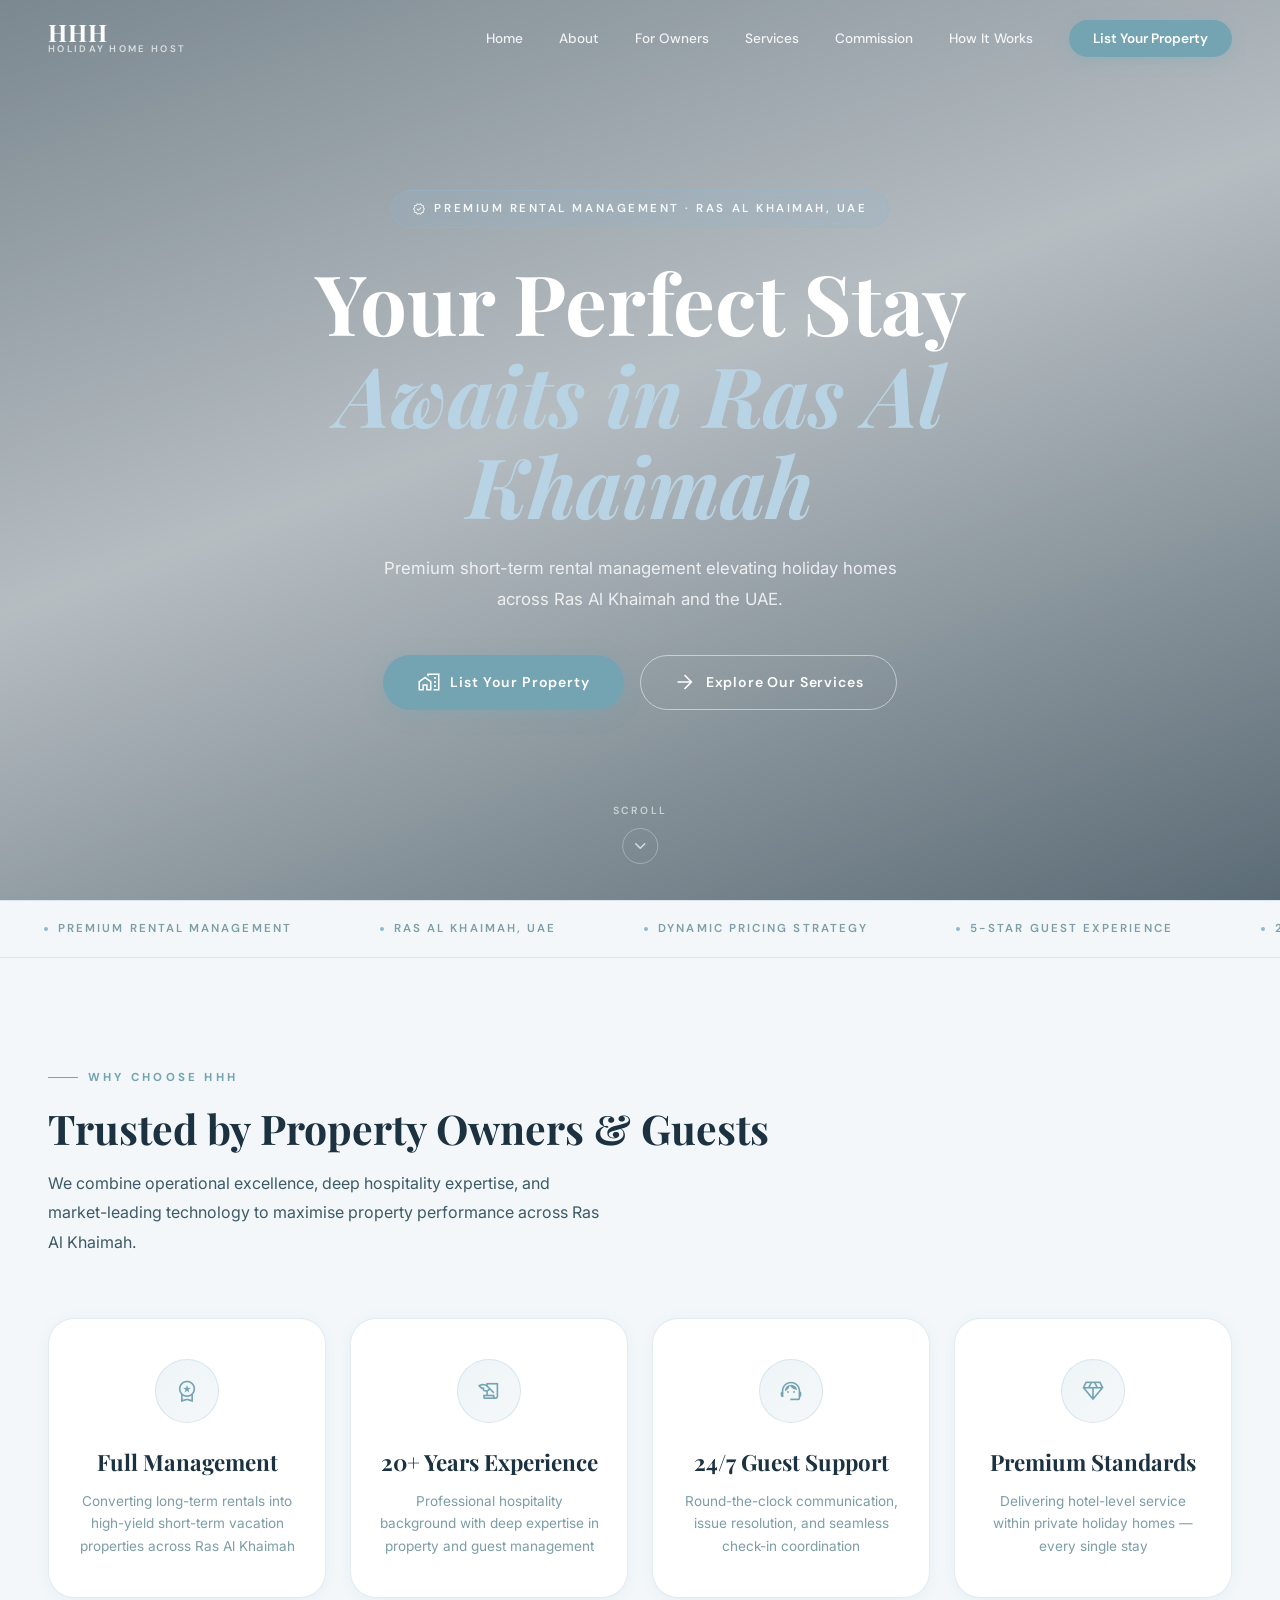
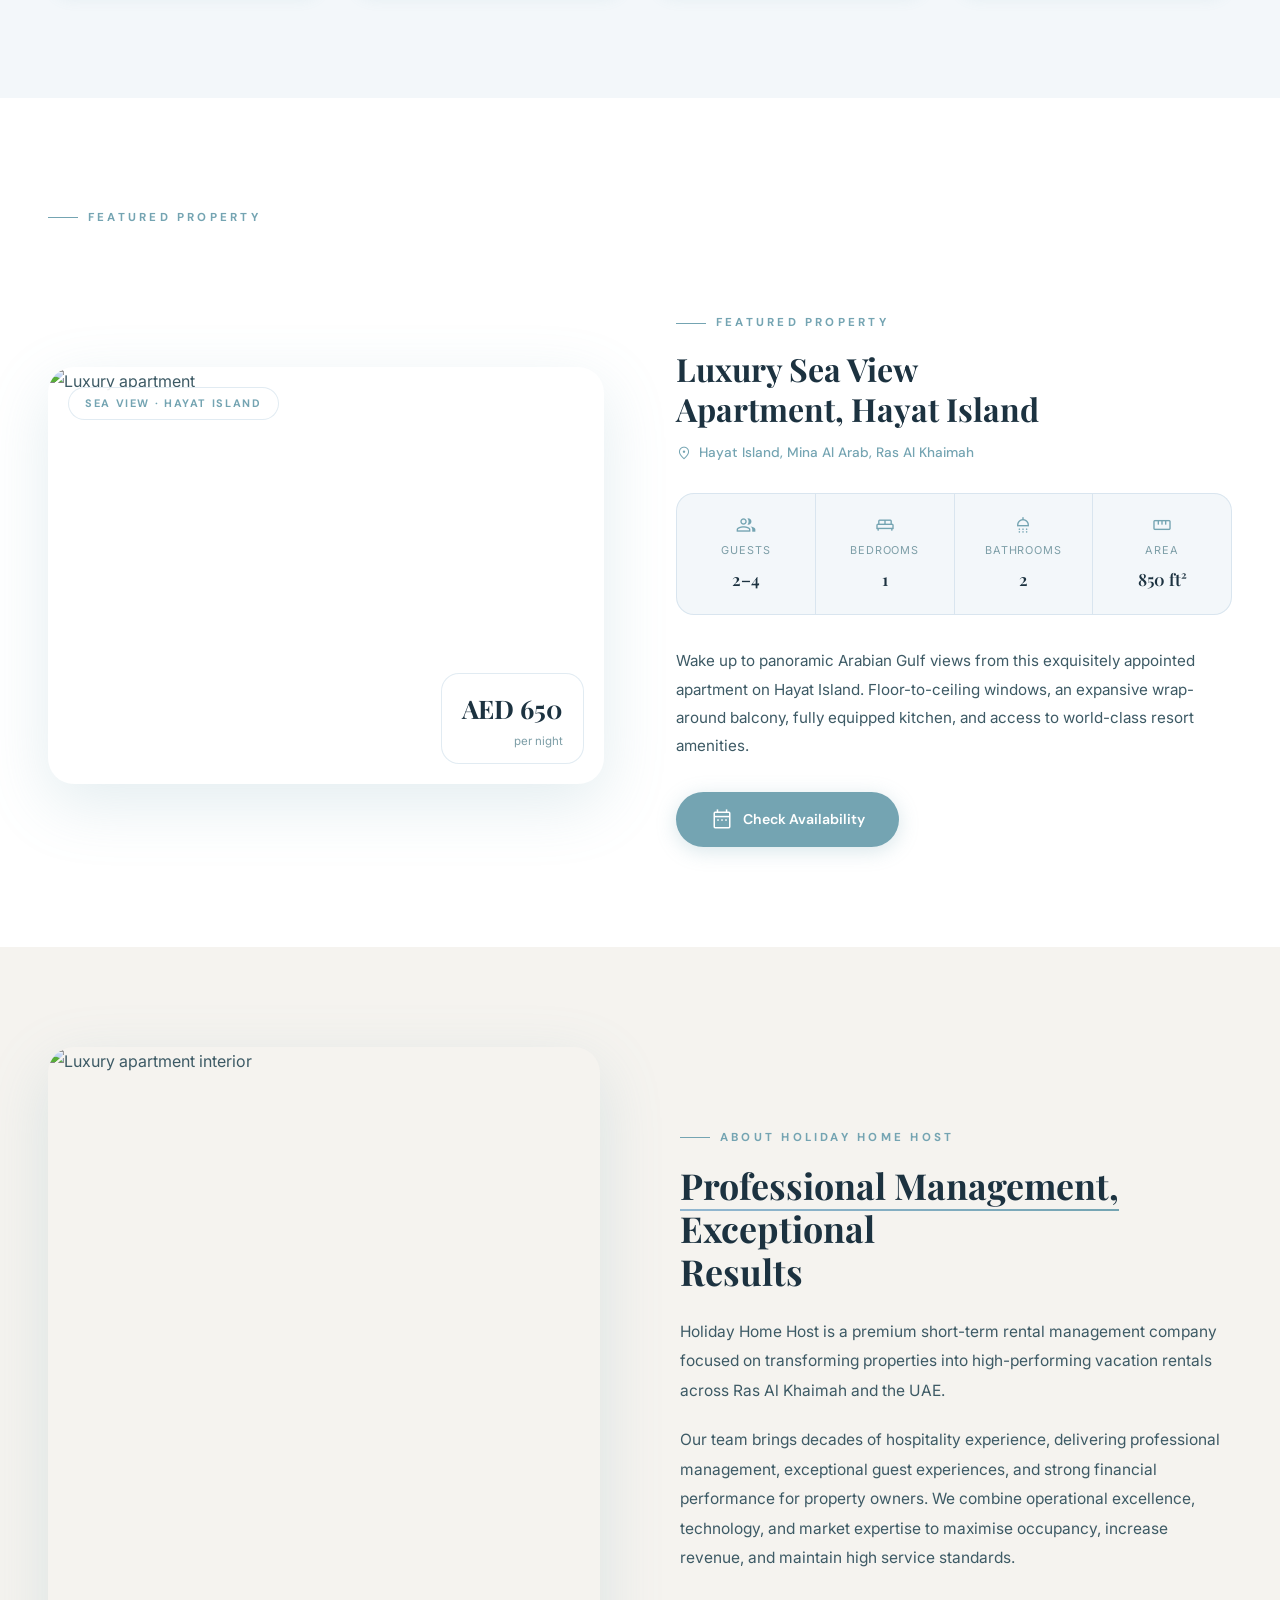
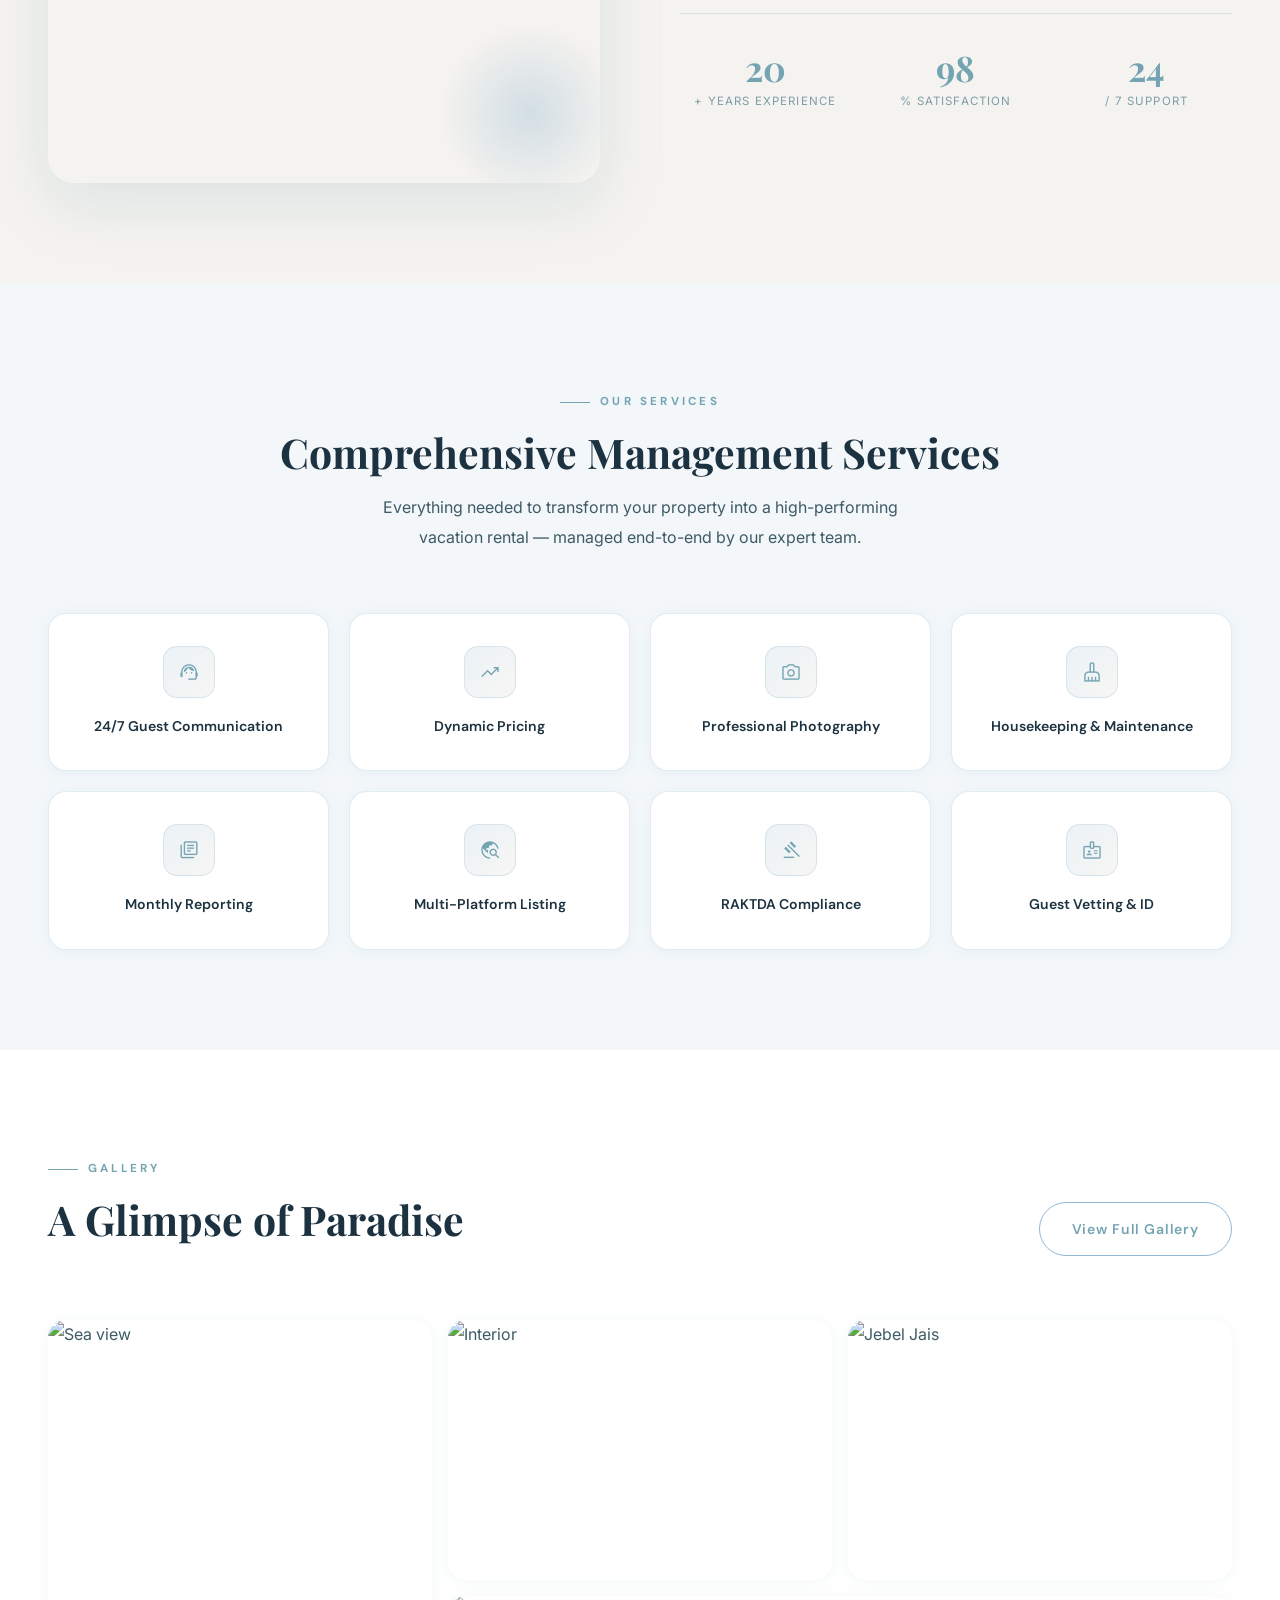
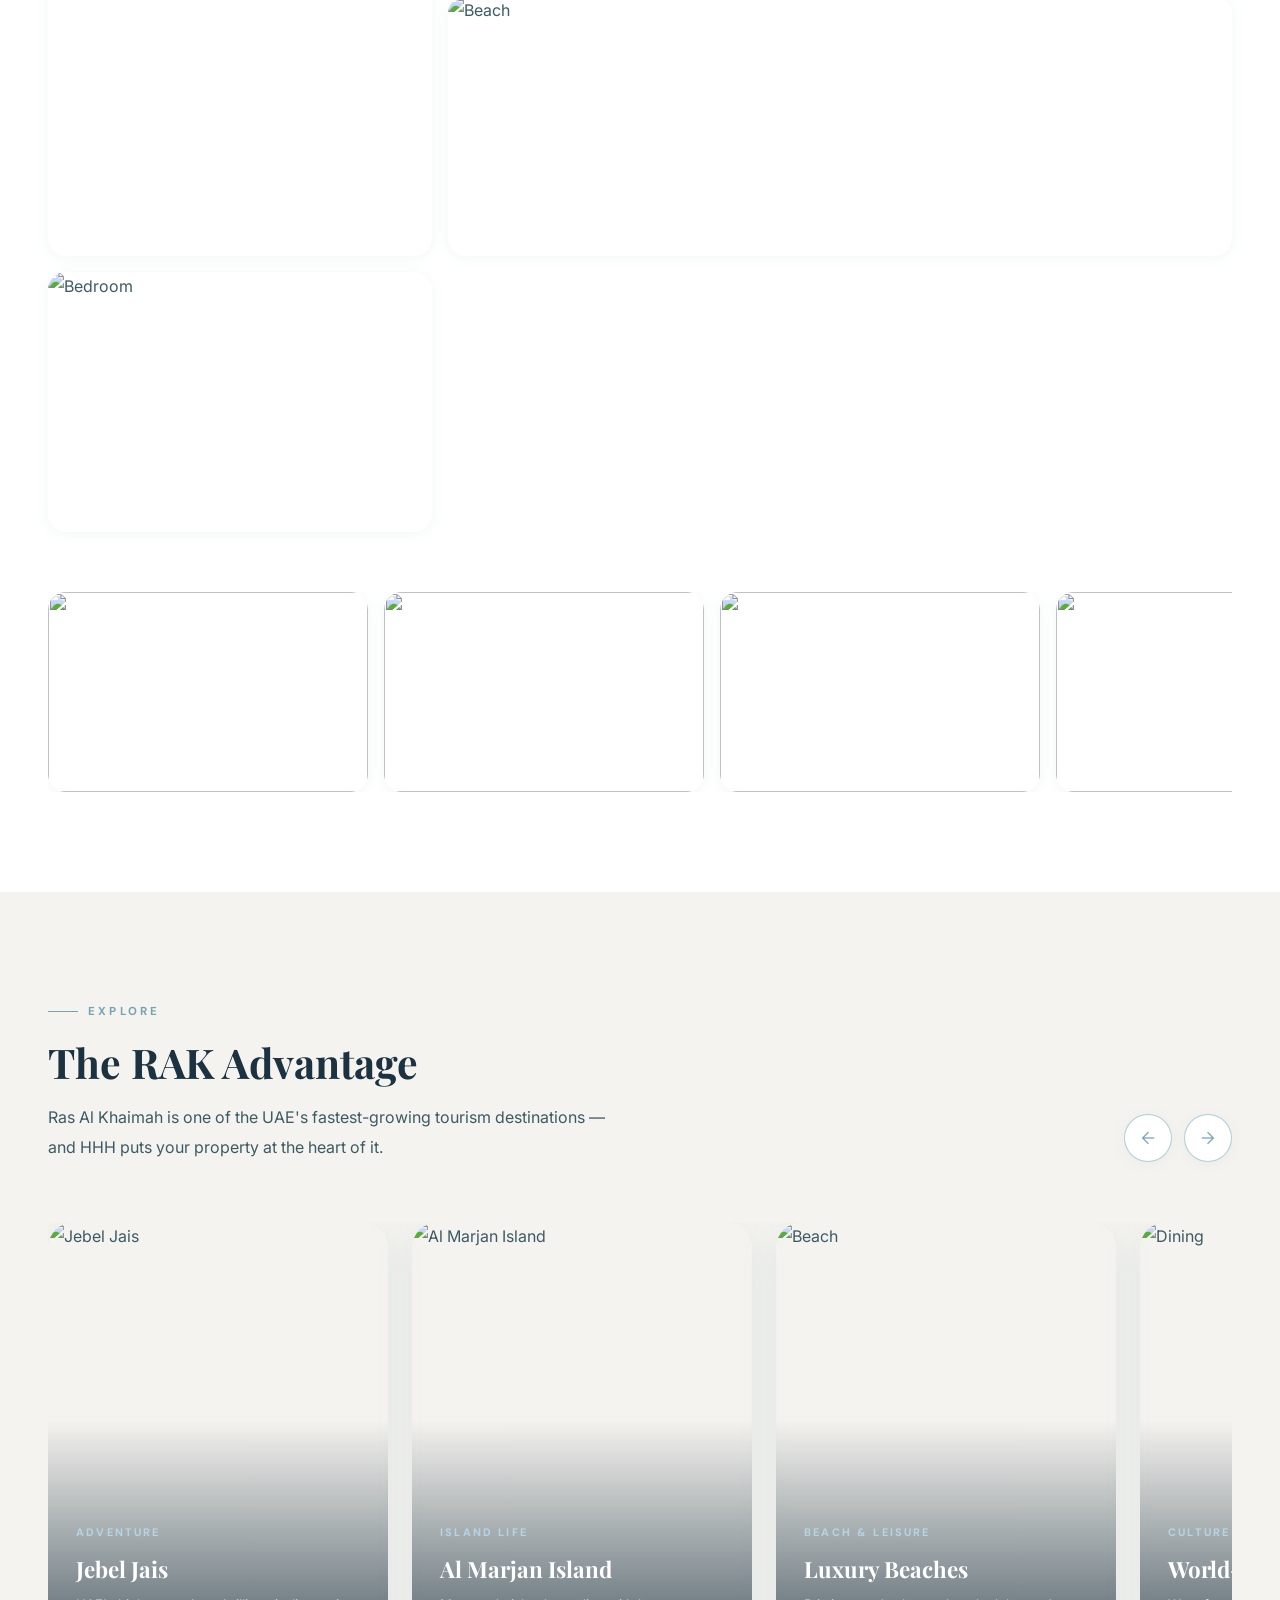
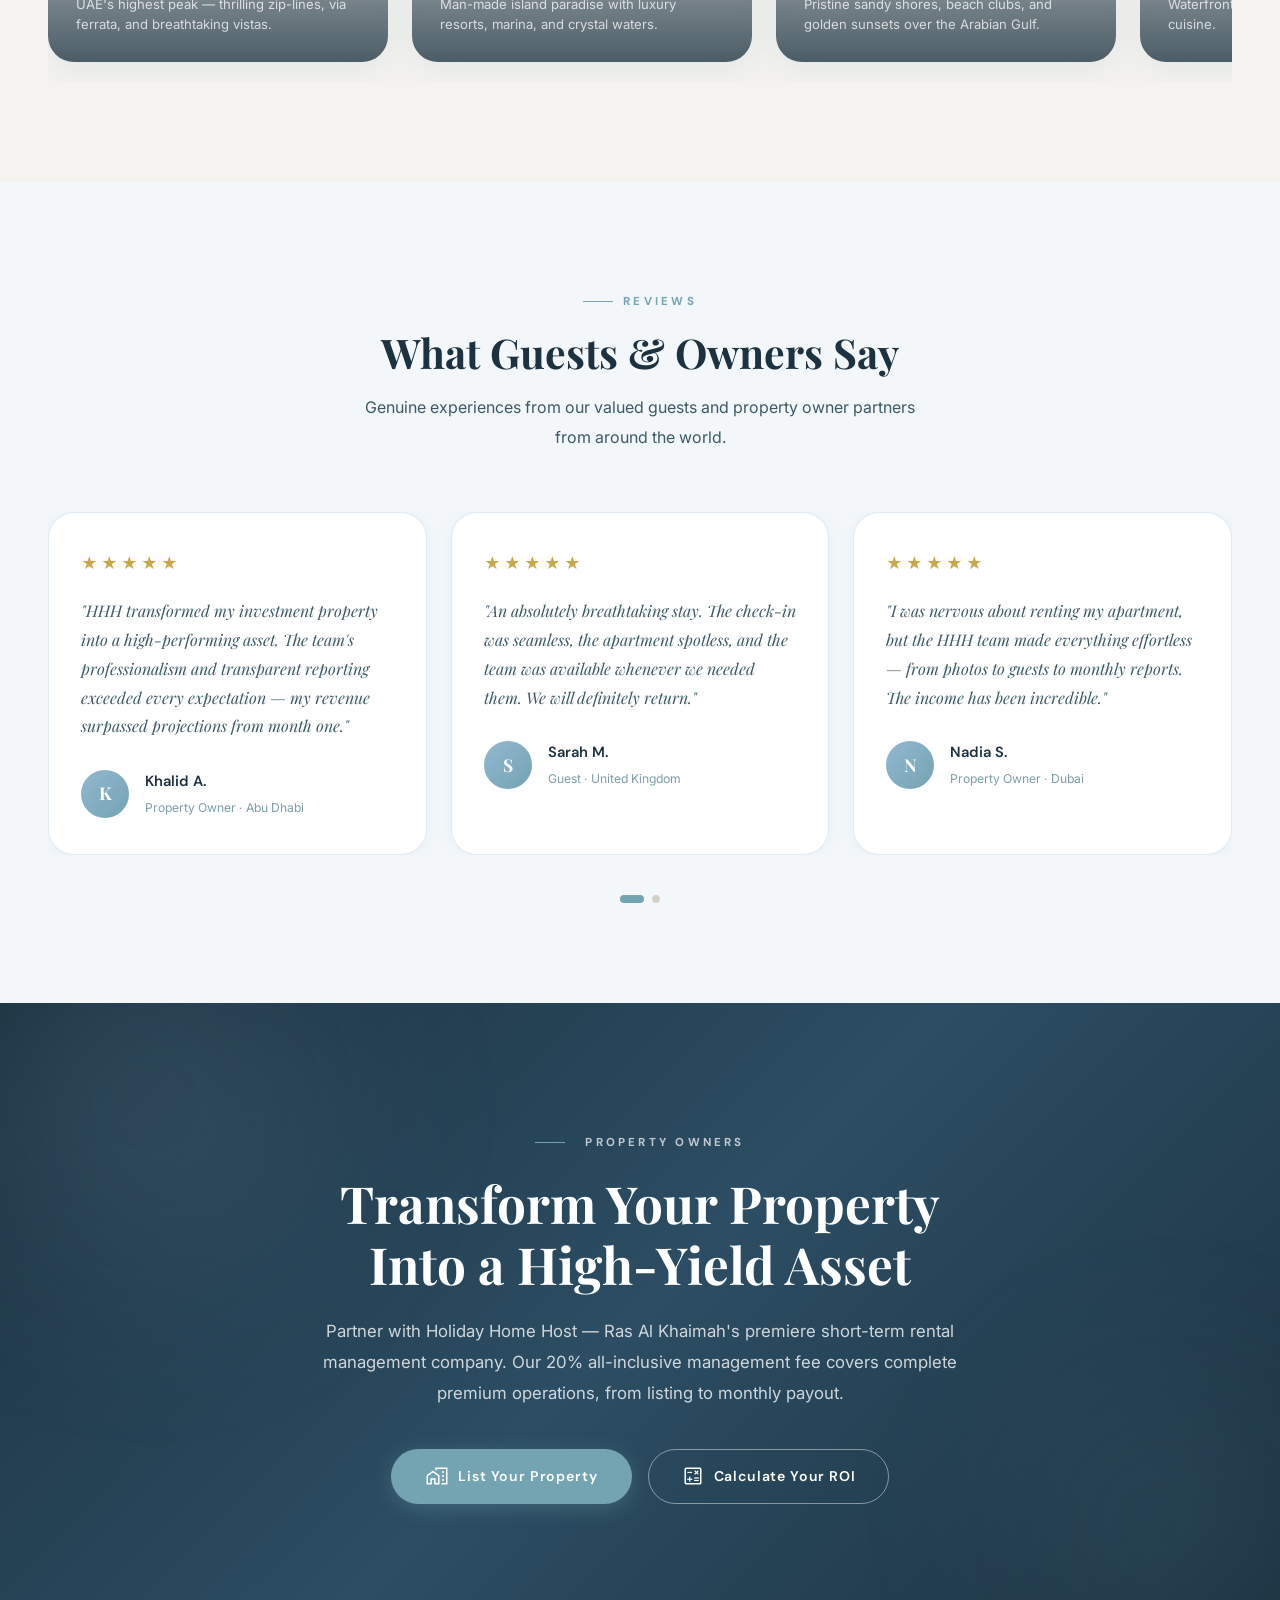
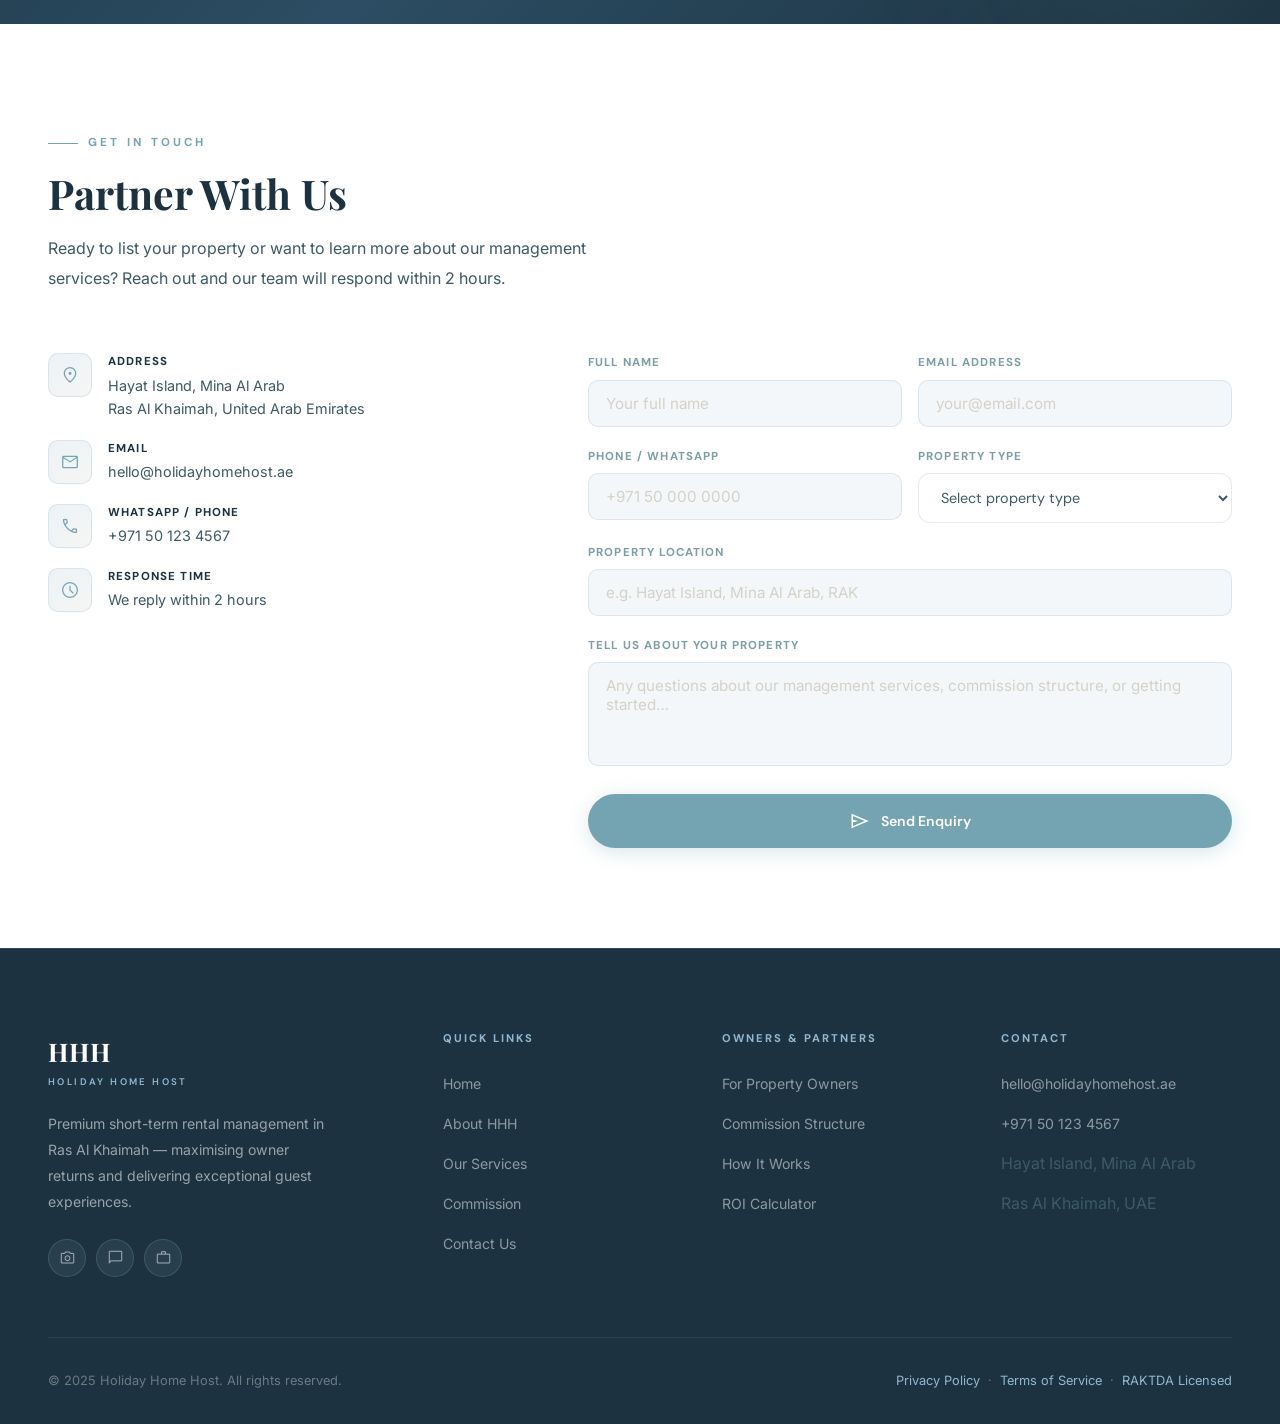
==== commit 5a4fee5f: "changes with hhh" ====
--- a/index.html
+++ b/index.html
@@ -1,20 +1,24 @@
 <!DOCTYPE html>
 <html lang="en">
+
 <head>
   <meta charset="UTF-8" />
   <meta name="viewport" content="width=device-width, initial-scale=1.0" />
 
   <!-- Primary SEO -->
-  <title>Holiday Home Host | Luxury Sea View Apartments – Ras Al Khaimah, UAE</title>
-  <meta name="description" content="Book luxury sea view apartments on Hayat Island, Mina Al Arab, Ras Al Khaimah. 5-star amenities, infinity pool, 24/7 concierge. From AED 650/night." />
-  <meta name="keywords" content="holiday home Ras Al Khaimah, luxury apartment RAK, Hayat Island rental, Mina Al Arab accommodation, vacation rental UAE, sea view apartment RAK" />
+  <title>Holiday Home Host | Premium Vacation Rental Management – Ras Al Khaimah, UAE</title>
+  <meta name="description"
+    content="Holiday Home Host is a premium short-term rental management company in Ras Al Khaimah, UAE. We maximize property performance with full management, dynamic pricing, and 24/7 guest support." />
+  <meta name="keywords"
+    content="holiday home Ras Al Khaimah, luxury apartment RAK, Hayat Island rental, Mina Al Arab accommodation, vacation rental UAE, sea view apartment RAK" />
   <meta name="robots" content="index, follow" />
   <link rel="canonical" href="https://www.holidayhomehost.ae/" />
 
   <!-- Open Graph (Social Sharing) -->
   <meta property="og:type" content="website" />
   <meta property="og:title" content="Holiday Home Host | Luxury Apartments – Ras Al Khaimah" />
-  <meta property="og:description" content="Luxury sea view apartments on Hayat Island, RAK. Infinity pool, concierge, beachfront. Book from AED 650/night." />
+  <meta property="og:description"
+    content="Luxury sea view apartments on Hayat Island, RAK. Infinity pool, concierge, beachfront. Book from AED 650/night." />
   <meta property="og:image" content="https://images.unsplash.com/photo-1582719478250-c89cae4dc85b?w=1200&q=85" />
   <meta property="og:url" content="https://www.holidayhomehost.ae/" />
   <meta property="og:site_name" content="Holiday Home Host" />
@@ -66,452 +70,638 @@
   <link rel="stylesheet" href="style.css" />
   <link rel="preconnect" href="https://fonts.googleapis.com">
   <link rel="preconnect" href="https://fonts.gstatic.com" crossorigin>
-  <link href="https://fonts.googleapis.com/css2?family=Material+Symbols+Outlined:opsz,wght,FILL,GRAD@24,300,0,0&family=Playfair+Display:ital,wght@0,400;0,600;0,700;0,800;1,400;1,600&family=Inter:wght@300;400;500;600&family=DM+Sans:wght@300;400;500;600;700&display=swap" rel="stylesheet" />
+  <link
+    href="https://fonts.googleapis.com/css2?family=Material+Symbols+Outlined:opsz,wght,FILL,GRAD@24,300,0,0&family=Playfair+Display:ital,wght@0,400;0,600;0,700;0,800;1,400;1,600&family=Inter:wght@300;400;500;600&family=DM+Sans:wght@300;400;500;600;700&display=swap"
+    rel="stylesheet" />
 </head>
+
 <body>
-<div class="hhh-fw">
-
-<!-- NAV -->
-<nav class="nav" id="mainNav">
-  <a href="index.html" class="nav-logo">
-    <span class="logo-main">HHH</span>
-    <span class="logo-sub">Holiday Home Host</span>
-  </a>
-  <ul class="nav-links" id="navLinks">
-    <li><a href="index.html">Home</a></li>
-    <li><a href="property-owners.html">For Owners</a></li>
-    <li><a href="partnerships.html">Partnerships</a></li>
-    <li><a href="listing-process.html">How It Works</a></li>
-    <li><a href="roi-calculator.html">ROI Calculator</a></li>
-    <li><a href="#contact" class="nav-cta">Check Availability</a></li>
-  </ul>
-  <button class="nav-hamburger" id="navHamburger" aria-label="Toggle menu" aria-expanded="false">
-    <span></span><span></span><span></span>
-  </button>
-</nav>
-
-<!-- HERO -->
-<section class="hero" id="hero">
-  <div class="hero-bg" id="heroBg"></div>
-  <div class="hero-overlay"></div>
-  <div class="hero-content">
-    <div class="hero-badge">
-      <span class="material-symbols-outlined">location_on</span>
-      Hayat Island · Mina Al Arab · Ras Al Khaimah
+  <div class="hhh-fw">
+
+    <!-- NAV -->
+    <nav class="nav" id="mainNav">
+      <a href="index.html" class="nav-logo">
+        <span class="logo-main">HHH</span>
+        <span class="logo-sub">Holiday Home Host</span>
+      </a>
+      <ul class="nav-links" id="navLinks">
+        <li><a href="index.html">Home</a></li>
+        <li><a href="about.html">About</a></li>
+        <li><a href="property-owners.html">For Owners</a></li>
+        <li><a href="services.html">Services</a></li>
+        <li><a href="commission.html">Commission</a></li>
+        <li><a href="listing-process.html">How It Works</a></li>
+        <li><a href="#contact" class="nav-cta">List Your Property</a></li>
+      </ul>
+      <button class="nav-hamburger" id="navHamburger" aria-label="Toggle menu" aria-expanded="false">
+        <span></span><span></span><span></span>
+      </button>
+    </nav>
+
+    <!-- HERO -->
+    <section class="hero" id="hero">
+      <div class="hero-bg" id="heroBg"></div>
+      <div class="hero-overlay"></div>
+      <div class="hero-content">
+        <div class="hero-badge">
+          <span class="material-symbols-outlined">verified</span>
+          Premium Rental Management · Ras Al Khaimah, UAE
+        </div>
+        <h1 class="hero-title">Your Perfect Stay<br><em>Awaits in Ras Al Khaimah</em></h1>
+        <p class="hero-sub">Premium short-term rental management elevating holiday homes across Ras Al Khaimah and the
+          UAE.</p>
+        <div class="hero-buttons">
+          <a href="property-owners.html" class="btn-primary">
+            <span class="material-symbols-outlined">home_work</span>
+            List Your Property
+          </a>
+          <a href="#services" class="btn-outline" style="color:#fff;border-color:rgba(255,255,255,.5);">
+            <span class="material-symbols-outlined">arrow_forward</span>
+            Explore Our Services
+          </a>
+        </div>
+      </div>
+      <div class="hero-scroll" onclick="document.getElementById('trust').scrollIntoView({behavior:'smooth'})"
+        role="button" tabindex="0" aria-label="Scroll down">
+        <span>Scroll</span>
+        <div class="hero-scroll-arrow">
+          <svg width="18" height="18" viewBox="0 0 24 24" fill="none" stroke="currentColor" stroke-width="2"
+            stroke-linecap="round" stroke-linejoin="round">
+            <polyline points="6 9 12 15 18 9"></polyline>
+          </svg>
+        </div>
+      </div>
+    </section>
+
+    <!-- MARQUEE -->
+    <div class="marquee-section" aria-hidden="true">
+      <div class="marquee-track">
+        <div class="marquee-item"><span class="dot"></span>Premium Rental Management</div>
+        <div class="marquee-item"><span class="dot"></span>Ras Al Khaimah, UAE</div>
+        <div class="marquee-item"><span class="dot"></span>Dynamic Pricing Strategy</div>
+        <div class="marquee-item"><span class="dot"></span>5-Star Guest Experience</div>
+        <div class="marquee-item"><span class="dot"></span>20+ Years Hospitality Expertise</div>
+        <div class="marquee-item"><span class="dot"></span>24/7 Guest Support</div>
+        <div class="marquee-item"><span class="dot"></span>Airbnb · Booking.com · Expedia · VRBO</div>
+        <div class="marquee-item"><span class="dot"></span>Maximised Owner Returns</div>
+        <div class="marquee-item"><span class="dot"></span>Premium Rental Management</div>
+        <div class="marquee-item"><span class="dot"></span>Ras Al Khaimah, UAE</div>
+        <div class="marquee-item"><span class="dot"></span>Dynamic Pricing Strategy</div>
+        <div class="marquee-item"><span class="dot"></span>5-Star Guest Experience</div>
+        <div class="marquee-item"><span class="dot"></span>20+ Years Hospitality Expertise</div>
+        <div class="marquee-item"><span class="dot"></span>24/7 Guest Support</div>
+        <div class="marquee-item"><span class="dot"></span>Airbnb · Booking.com · Expedia · VRBO</div>
+        <div class="marquee-item"><span class="dot"></span>Maximised Owner Returns</div>
+      </div>
     </div>
-    <h1 class="hero-title">Your Perfect Stay<br><em>Awaits in Ras Al Khaimah</em></h1>
-    <p class="hero-sub">Luxury waterfront apartment on Hayat Island with breathtaking sea views and world-class amenities.</p>
-    <div class="hero-buttons">
-      <a href="#contact" class="btn-primary">
-        <span class="material-symbols-outlined">date_range</span>
-        Check Availability
-      </a>
-      <a href="#gallery" class="btn-outline" style="color:#fff;border-color:rgba(255,255,255,.5);">
-        <span class="material-symbols-outlined">collections</span>
-        View Gallery
-      </a>
+
+    <!-- 1 · TRUST -->
+    <section class="trust-section" id="trust">
+      <div class="container">
+        <div class="reveal">
+          <div class="section-label">Why Choose HHH</div>
+          <h2 class="section-title">Trusted by Property Owners & Guests</h2>
+          <p class="section-desc">We combine operational excellence, deep hospitality expertise, and market-leading
+            technology to maximise property performance across Ras Al Khaimah.</p>
+        </div>
+        <div class="trust-grid">
+          <div class="trust-card reveal reveal-delay-1">
+            <div class="trust-icon"><span class="material-symbols-outlined">workspace_premium</span></div>
+            <h3>Full Management</h3>
+            <p>Converting long-term rentals into high-yield short-term vacation properties across Ras Al Khaimah</p>
+          </div>
+          <div class="trust-card reveal reveal-delay-2">
+            <div class="trust-icon"><span class="material-symbols-outlined">history_edu</span></div>
+            <h3>20+ Years Experience</h3>
+            <p>Professional hospitality background with deep expertise in property and guest management</p>
+          </div>
+          <div class="trust-card reveal reveal-delay-3">
+            <div class="trust-icon"><span class="material-symbols-outlined">support_agent</span></div>
+            <h3>24/7 Guest Support</h3>
+            <p>Round-the-clock communication, issue resolution, and seamless check-in coordination</p>
+          </div>
+          <div class="trust-card reveal reveal-delay-4">
+            <div class="trust-icon"><span class="material-symbols-outlined">diamond</span></div>
+            <h3>Premium Standards</h3>
+            <p>Delivering hotel-level service within private holiday homes — every single stay</p>
+          </div>
+        </div>
+      </div>
+    </section>
+
+    <!-- 2 · PROPERTY -->
+    <section class="property-section" id="property">
+      <div class="container">
+        <div class="reveal">
+          <div class="section-label">Featured Property</div>
+        </div>
+        <div class="property-wrap">
+          <div class="property-image-wrap reveal reveal-delay-1">
+            <img src="https://images.unsplash.com/photo-1560448204-e02f11c3d0e2?w=900&q=85" alt="Luxury apartment"
+              loading="lazy" />
+            <span class="property-badge">Sea View · Hayat Island</span>
+            <div class="property-price-tag">
+              <div class="price">AED 650</div>
+              <div class="per">per night</div>
+            </div>
+          </div>
+          <div class="property-info reveal reveal-delay-2">
+            <div class="section-label">Featured Property</div>
+            <h2>Luxury Sea View<br>Apartment, Hayat Island</h2>
+            <div class="property-location">
+              <span class="material-symbols-outlined">place</span>
+              Hayat Island, Mina Al Arab, Ras Al Khaimah
+            </div>
+            <div class="property-specs">
+              <div class="spec-item">
+                <span class="material-symbols-outlined">group</span>
+                <span class="spec-label">Guests</span>
+                <span class="spec-value">2–4</span>
+              </div>
+              <div class="spec-item">
+                <span class="material-symbols-outlined">king_bed</span>
+                <span class="spec-label">Bedrooms</span>
+                <span class="spec-value">1</span>
+              </div>
+              <div class="spec-item">
+                <span class="material-symbols-outlined">shower</span>
+                <span class="spec-label">Bathrooms</span>
+                <span class="spec-value">2</span>
+              </div>
+              <div class="spec-item">
+                <span class="material-symbols-outlined">straighten</span>
+                <span class="spec-label">Area</span>
+                <span class="spec-value">850 ft²</span>
+              </div>
+            </div>
+            <p class="property-desc">Wake up to panoramic Arabian Gulf views from this exquisitely appointed apartment
+              on Hayat Island. Floor-to-ceiling windows, an expansive wrap-around balcony, fully equipped kitchen, and
+              access to world-class resort amenities.</p>
+            <a href="#contact" class="btn-primary-dark">
+              <span class="material-symbols-outlined">date_range</span>
+              Check Availability
+            </a>
+          </div>
+        </div>
+      </div>
+    </section>
+
+    <!-- 3 · EXPERIENCE -->
+    <section class="experience-section" id="experience">
+      <div class="container">
+        <div class="experience-wrap">
+          <div class="experience-image reveal">
+            <img src="https://images.unsplash.com/photo-1600596542815-ffad4c1539a9?w=900&q=85"
+              alt="Luxury apartment interior" loading="lazy" />
+            <div class="experience-accent"></div>
+          </div>
+          <div class="experience-content reveal reveal-delay-2">
+            <div class="section-label">About Holiday Home Host</div>
+            <h2>
+              <span class="animated-underline" id="expUnderline">Professional Management,</span><br>
+              Exceptional<br>Results
+            </h2>
+            <p>Holiday Home Host is a premium short-term rental management company focused on transforming properties
+              into high-performing vacation rentals across Ras Al Khaimah and the UAE.</p>
+            <p>Our team brings decades of hospitality experience, delivering professional management, exceptional guest
+              experiences, and strong financial performance for property owners. We combine operational excellence,
+              technology, and market expertise to maximise occupancy, increase revenue, and maintain high service
+              standards.</p>
+            <div class="experience-stats">
+              <div class="stat-item"><span class="stat-num counter" data-target="20">0</span><span class="stat-label">+
+                  Years Experience</span></div>
+              <div class="stat-item"><span class="stat-num counter" data-target="98">0</span><span class="stat-label">%
+                  Satisfaction</span></div>
+              <div class="stat-item"><span class="stat-num counter" data-target="24">0</span><span class="stat-label">/
+                  7 Support</span></div>
+            </div>
+          </div>
+        </div>
+      </div>
+    </section>
+
+    <!-- 4 · AMENITIES -->
+    <section class="amenities-section" id="amenities">
+      <div class="container">
+        <div class="reveal" style="text-align:center;margin-bottom:0;" id="services">
+          <div class="section-label" style="justify-content:center;">Our Services</div>
+          <h2 class="section-title" style="text-align:center;">Comprehensive Management Services</h2>
+          <p class="section-desc" style="text-align:center;margin:0 auto;">Everything needed to transform your property
+            into a high-performing vacation rental — managed end-to-end by our expert team.</p>
+        </div>
+        <div class="amenities-grid">
+          <div class="amenity-card reveal reveal-delay-1">
+            <div class="amenity-icon-wrap"><span class="material-symbols-outlined">support_agent</span></div>
+            <h3>24/7 Guest Communication</h3>
+          </div>
+          <div class="amenity-card reveal reveal-delay-2">
+            <div class="amenity-icon-wrap"><span class="material-symbols-outlined">trending_up</span></div>
+            <h3>Dynamic Pricing</h3>
+          </div>
+          <div class="amenity-card reveal reveal-delay-3">
+            <div class="amenity-icon-wrap"><span class="material-symbols-outlined">photo_camera</span></div>
+            <h3>Professional Photography</h3>
+          </div>
+          <div class="amenity-card reveal reveal-delay-4">
+            <div class="amenity-icon-wrap"><span class="material-symbols-outlined">cleaning_services</span></div>
+            <h3>Housekeeping & Maintenance</h3>
+          </div>
+          <div class="amenity-card reveal reveal-delay-1">
+            <div class="amenity-icon-wrap"><span class="material-symbols-outlined">library_books</span></div>
+            <h3>Monthly Reporting</h3>
+          </div>
+          <div class="amenity-card reveal reveal-delay-2">
+            <div class="amenity-icon-wrap"><span class="material-symbols-outlined">travel_explore</span></div>
+            <h3>Multi-Platform Listing</h3>
+          </div>
+          <div class="amenity-card reveal reveal-delay-3">
+            <div class="amenity-icon-wrap"><span class="material-symbols-outlined">gavel</span></div>
+            <h3>RAKTDA Compliance</h3>
+          </div>
+          <div class="amenity-card reveal reveal-delay-4">
+            <div class="amenity-icon-wrap"><span class="material-symbols-outlined">badge</span></div>
+            <h3>Guest Vetting & ID</h3>
+          </div>
+        </div>
+      </div>
+    </section>
+
+    <!-- 5 · GALLERY -->
+    <section class="gallery-section" id="gallery">
+      <div class="container">
+        <div class="reveal"
+          style="display:flex;justify-content:space-between;align-items:flex-end;flex-wrap:wrap;gap:16px;">
+          <div>
+            <div class="section-label">Gallery</div>
+            <h2 class="section-title">A Glimpse of Paradise</h2>
+          </div>
+          <a href="#" class="btn-outline" style="margin-bottom:4px;">View Full Gallery</a>
+        </div>
+        <div class="gallery-grid" id="galleryGrid">
+          <div class="gallery-item tall reveal reveal-delay-1" data-index="0">
+            <img src="https://images.unsplash.com/photo-1582719478250-c89cae4dc85b?w=800&q=80" alt="Sea view"
+              loading="lazy" />
+            <div class="gallery-overlay"><span class="material-symbols-outlined">open_in_full</span></div>
+          </div>
+          <div class="gallery-item reveal reveal-delay-2" data-index="1">
+            <img src="https://images.unsplash.com/photo-1600596542815-ffad4c1539a9?w=800&q=80" alt="Interior"
+              loading="lazy" />
+            <div class="gallery-overlay"><span class="material-symbols-outlined">open_in_full</span></div>
+          </div>
+          <div class="gallery-item reveal reveal-delay-3" data-index="2">
+            <img src="https://images.unsplash.com/photo-1464822759023-fed622ff2c3b?w=800&q=80" alt="Jebel Jais"
+              loading="lazy" />
+            <div class="gallery-overlay"><span class="material-symbols-outlined">open_in_full</span></div>
+          </div>
+          <div class="gallery-item wide reveal reveal-delay-2" data-index="3">
+            <img src="https://images.unsplash.com/photo-1506905925346-21bda4d32df4?w=800&q=80" alt="Beach"
+              loading="lazy" />
+            <div class="gallery-overlay"><span class="material-symbols-outlined">open_in_full</span></div>
+          </div>
+          <div class="gallery-item reveal reveal-delay-4" data-index="4">
+            <img src="https://images.unsplash.com/photo-1560448204-e02f11c3d0e2?w=800&q=80" alt="Bedroom"
+              loading="lazy" />
+            <div class="gallery-overlay"><span class="material-symbols-outlined">open_in_full</span></div>
+          </div>
+        </div>
+        <div class="gallery-strip reveal">
+          <div class="strip-track" id="stripTrack">
+            <div class="strip-item"><img src="https://images.unsplash.com/photo-1582719478250-c89cae4dc85b?w=400&q=75"
+                alt="" loading="lazy" /></div>
+            <div class="strip-item"><img src="https://images.unsplash.com/photo-1600596542815-ffad4c1539a9?w=400&q=75"
+                alt="" loading="lazy" /></div>
+            <div class="strip-item"><img src="https://images.unsplash.com/photo-1464822759023-fed622ff2c3b?w=400&q=75"
+                alt="" loading="lazy" /></div>
+            <div class="strip-item"><img src="https://images.unsplash.com/photo-1506905925346-21bda4d32df4?w=400&q=75"
+                alt="" loading="lazy" /></div>
+            <div class="strip-item"><img src="https://images.unsplash.com/photo-1560448204-e02f11c3d0e2?w=400&q=75"
+                alt="" loading="lazy" /></div>
+            <div class="strip-item"><img src="https://images.unsplash.com/photo-1571896349842-33c89424de2d?w=400&q=75"
+                alt="" loading="lazy" /></div>
+            <div class="strip-item"><img src="https://images.unsplash.com/photo-1582719478250-c89cae4dc85b?w=400&q=75"
+                alt="" loading="lazy" /></div>
+            <div class="strip-item"><img src="https://images.unsplash.com/photo-1600596542815-ffad4c1539a9?w=400&q=75"
+                alt="" loading="lazy" /></div>
+            <div class="strip-item"><img src="https://images.unsplash.com/photo-1464822759023-fed622ff2c3b?w=400&q=75"
+                alt="" loading="lazy" /></div>
+            <div class="strip-item"><img src="https://images.unsplash.com/photo-1506905925346-21bda4d32df4?w=400&q=75"
+                alt="" loading="lazy" /></div>
+            <div class="strip-item"><img src="https://images.unsplash.com/photo-1560448204-e02f11c3d0e2?w=400&q=75"
+                alt="" loading="lazy" /></div>
+            <div class="strip-item"><img src="https://images.unsplash.com/photo-1571896349842-33c89424de2d?w=400&q=75"
+                alt="" loading="lazy" /></div>
+          </div>
+        </div>
+      </div>
+    </section>
+
+    <div class="lightbox" id="lightbox" role="dialog" aria-modal="true">
+      <button class="lightbox-close" id="lightboxClose">✕</button>
+      <button class="lightbox-nav lightbox-prev" id="lightboxPrev">&#8592;</button>
+      <img src="" alt="" id="lightboxImg" />
+      <button class="lightbox-nav lightbox-next" id="lightboxNext">&#8594;</button>
     </div>
-  </div>
-  <div class="hero-scroll" onclick="document.getElementById('trust').scrollIntoView({behavior:'smooth'})" role="button" tabindex="0" aria-label="Scroll down">
-    <span>Scroll</span>
-    <div class="hero-scroll-arrow">
-      <svg width="18" height="18" viewBox="0 0 24 24" fill="none" stroke="currentColor" stroke-width="2" stroke-linecap="round" stroke-linejoin="round"><polyline points="6 9 12 15 18 9"></polyline></svg>
-    </div>
-  </div>
-</section>
-
-<!-- MARQUEE -->
-<div class="marquee-section" aria-hidden="true">
-  <div class="marquee-track">
-    <div class="marquee-item"><span class="dot"></span>Luxury Sea View Apartments</div>
-    <div class="marquee-item"><span class="dot"></span>Hayat Island · Mina Al Arab</div>
-    <div class="marquee-item"><span class="dot"></span>Ras Al Khaimah, UAE</div>
-    <div class="marquee-item"><span class="dot"></span>5-Star Guest Experience</div>
-    <div class="marquee-item"><span class="dot"></span>Infinity Pool Access</div>
-    <div class="marquee-item"><span class="dot"></span>24/7 Concierge Service</div>
-    <div class="marquee-item"><span class="dot"></span>Beachfront Location</div>
-    <div class="marquee-item"><span class="dot"></span>Panoramic Arabian Gulf Views</div>
-    <div class="marquee-item"><span class="dot"></span>Luxury Sea View Apartments</div>
-    <div class="marquee-item"><span class="dot"></span>Hayat Island · Mina Al Arab</div>
-    <div class="marquee-item"><span class="dot"></span>Ras Al Khaimah, UAE</div>
-    <div class="marquee-item"><span class="dot"></span>5-Star Guest Experience</div>
-    <div class="marquee-item"><span class="dot"></span>Infinity Pool Access</div>
-    <div class="marquee-item"><span class="dot"></span>24/7 Concierge Service</div>
-    <div class="marquee-item"><span class="dot"></span>Beachfront Location</div>
-    <div class="marquee-item"><span class="dot"></span>Panoramic Arabian Gulf Views</div>
-  </div>
-</div>
-
-<!-- 1 · TRUST -->
-<section class="trust-section" id="trust">
-  <div class="container">
-    <div class="reveal">
-      <div class="section-label">Why Choose Us</div>
-      <h2 class="section-title">Trusted by Discerning Guests</h2>
-      <p class="section-desc">Every stay is crafted to deliver an extraordinary level of comfort, luxury, and personalised service.</p>
-    </div>
-    <div class="trust-grid">
-      <div class="trust-card reveal reveal-delay-1">
-        <div class="trust-icon"><span class="material-symbols-outlined">star</span></div>
-        <h3>4.9 / 5.0</h3><p>Guest Rating based on 200+ verified reviews</p>
-      </div>
-      <div class="trust-card reveal reveal-delay-2">
-        <div class="trust-icon"><span class="material-symbols-outlined">location_on</span></div>
-        <h3>Prime Location</h3><p>Hayat Island, Mina Al Arab — the most sought-after address in RAK</p>
-      </div>
-      <div class="trust-card reveal reveal-delay-3">
-        <div class="trust-icon"><span class="material-symbols-outlined">support_agent</span></div>
-        <h3>24/7 Support</h3><p>Round-the-clock concierge and guest assistance at your fingertips</p>
-      </div>
-      <div class="trust-card reveal reveal-delay-4">
-        <div class="trust-icon"><span class="material-symbols-outlined">diamond</span></div>
-        <h3>Luxury Standard</h3><p>Curated sea view apartments with resort-grade amenities and finishes</p>
-      </div>
-    </div>
-  </div>
-</section>
-
-<!-- 2 · PROPERTY -->
-<section class="property-section" id="property">
-  <div class="container">
-    <div class="reveal"><div class="section-label">Featured Property</div></div>
-    <div class="property-wrap">
-      <div class="property-image-wrap reveal reveal-delay-1">
-        <img src="https://images.unsplash.com/photo-1560448204-e02f11c3d0e2?w=900&q=85" alt="Luxury apartment" loading="lazy" />
-        <span class="property-badge">Sea View · Hayat Island</span>
-        <div class="property-price-tag">
-          <div class="price">AED 650</div>
-          <div class="per">per night</div>
-        </div>
-      </div>
-      <div class="property-info reveal reveal-delay-2">
-        <div class="section-label">HHH – 1 Bedroom</div>
-        <h2>Luxury Sea View<br>Apartment Hayat Island</h2>
-        <div class="property-location">
-          <span class="material-symbols-outlined">place</span>
-          Hayat Island, Mina Al Arab, Ras Al Khaimah
-        </div>
-        <div class="property-specs">
-          <div class="spec-item">
-            <span class="material-symbols-outlined">group</span>
-            <span class="spec-label">Guests</span>
-            <span class="spec-value">2–4</span>
-          </div>
-          <div class="spec-item">
-            <span class="material-symbols-outlined">king_bed</span>
-            <span class="spec-label">Bedrooms</span>
-            <span class="spec-value">1</span>
-          </div>
-          <div class="spec-item">
-            <span class="material-symbols-outlined">shower</span>
-            <span class="spec-label">Bathrooms</span>
-            <span class="spec-value">2</span>
-          </div>
-          <div class="spec-item">
-            <span class="material-symbols-outlined">straighten</span>
-            <span class="spec-label">Area</span>
-            <span class="spec-value">850 ft²</span>
-          </div>
-        </div>
-        <p class="property-desc">Wake up to panoramic Arabian Gulf views from this exquisitely appointed apartment on Hayat Island. Floor-to-ceiling windows, an expansive wrap-around balcony, fully equipped kitchen, and access to world-class resort amenities.</p>
-        <a href="#contact" class="btn-primary-dark">
-          <span class="material-symbols-outlined">date_range</span>
-          Check Availability
-        </a>
-      </div>
-    </div>
-  </div>
-</section>
-
-<!-- 3 · EXPERIENCE -->
-<section class="experience-section" id="experience">
-  <div class="container">
-    <div class="experience-wrap">
-      <div class="experience-image reveal">
-        <img src="https://images.unsplash.com/photo-1600596542815-ffad4c1539a9?w=900&q=85" alt="Luxury apartment interior" loading="lazy" />
-        <div class="experience-accent"></div>
-      </div>
-      <div class="experience-content reveal reveal-delay-2">
-        <div class="section-label">The Experience</div>
-        <h2>
-          <span class="animated-underline" id="expUnderline">Luxury &amp; Relaxation</span><br>
-          in the Heart of<br>Ras Al Khaimah
-        </h2>
-        <p>Nestled on the pristine shores of Hayat Island, our apartments are more than just a place to stay — they are a sanctuary of refined elegance. Every detail has been carefully curated to elevate your holiday experience to the extraordinary.</p>
-        <p>From the moment you arrive, our dedicated concierge team ensures your every need is anticipated. Savour the silence of turquoise waters, indulge in world-class cuisine, and return each evening to your beautifully appointed retreat.</p>
-        <div class="experience-stats">
-          <div class="stat-item"><span class="stat-num counter" data-target="200">0</span><span class="stat-label">5-Star Reviews</span></div>
-          <div class="stat-item"><span class="stat-num counter" data-target="98">0</span><span class="stat-label">% Satisfaction</span></div>
-          <div class="stat-item"><span class="stat-num counter" data-target="48">0</span><span class="stat-label">Hours Support</span></div>
-        </div>
-      </div>
-    </div>
-  </div>
-</section>
-
-<!-- 4 · AMENITIES -->
-<section class="amenities-section" id="amenities">
-  <div class="container">
-    <div class="reveal" style="text-align:center;margin-bottom:0;">
-      <div class="section-label" style="justify-content:center;">What's Included</div>
-      <h2 class="section-title" style="text-align:center;">World-Class Amenities</h2>
-      <p class="section-desc" style="text-align:center;margin:0 auto;">Everything you need for a flawless, luxury stay — included as standard.</p>
-    </div>
-    <div class="amenities-grid">
-      <div class="amenity-card reveal reveal-delay-1">
-        <div class="amenity-icon-wrap"><span class="material-symbols-outlined">deck</span></div>
-        <h3>Sea View Balcony</h3>
-      </div>
-      <div class="amenity-card reveal reveal-delay-2">
-        <div class="amenity-icon-wrap"><span class="material-symbols-outlined">pool</span></div>
-        <h3>Infinity Pool</h3>
-      </div>
-      <div class="amenity-card reveal reveal-delay-3">
-        <div class="amenity-icon-wrap"><span class="material-symbols-outlined">wifi</span></div>
-        <h3>High-Speed WiFi</h3>
-      </div>
-      <div class="amenity-card reveal reveal-delay-4">
-        <div class="amenity-icon-wrap"><span class="material-symbols-outlined">king_bed</span></div>
-        <h3>Luxury Bedding</h3>
-      </div>
-      <div class="amenity-card reveal reveal-delay-1">
-        <div class="amenity-icon-wrap"><span class="material-symbols-outlined">countertops</span></div>
-        <h3>Equipped Kitchen</h3>
-      </div>
-      <div class="amenity-card reveal reveal-delay-2">
-        <div class="amenity-icon-wrap"><span class="material-symbols-outlined">tv</span></div>
-        <h3>Smart TV / Netflix</h3>
-      </div>
-      <div class="amenity-card reveal reveal-delay-3">
-        <div class="amenity-icon-wrap"><span class="material-symbols-outlined">ac_unit</span></div>
-        <h3>Air Conditioning</h3>
-      </div>
-      <div class="amenity-card reveal reveal-delay-4">
-        <div class="amenity-icon-wrap"><span class="material-symbols-outlined">local_parking</span></div>
-        <h3>Private Parking</h3>
-      </div>
-    </div>
-  </div>
-</section>
-
-<!-- 5 · GALLERY -->
-<section class="gallery-section" id="gallery">
-  <div class="container">
-    <div class="reveal" style="display:flex;justify-content:space-between;align-items:flex-end;flex-wrap:wrap;gap:16px;">
-      <div><div class="section-label">Gallery</div><h2 class="section-title">A Glimpse of Paradise</h2></div>
-      <a href="#" class="btn-outline" style="margin-bottom:4px;">View Full Gallery</a>
-    </div>
-    <div class="gallery-grid" id="galleryGrid">
-      <div class="gallery-item tall reveal reveal-delay-1" data-index="0">
-        <img src="https://images.unsplash.com/photo-1582719478250-c89cae4dc85b?w=800&q=80" alt="Sea view" loading="lazy" />
-        <div class="gallery-overlay"><span class="material-symbols-outlined">open_in_full</span></div>
-      </div>
-      <div class="gallery-item reveal reveal-delay-2" data-index="1">
-        <img src="https://images.unsplash.com/photo-1600596542815-ffad4c1539a9?w=800&q=80" alt="Interior" loading="lazy" />
-        <div class="gallery-overlay"><span class="material-symbols-outlined">open_in_full</span></div>
-      </div>
-      <div class="gallery-item reveal reveal-delay-3" data-index="2">
-        <img src="https://images.unsplash.com/photo-1464822759023-fed622ff2c3b?w=800&q=80" alt="Jebel Jais" loading="lazy" />
-        <div class="gallery-overlay"><span class="material-symbols-outlined">open_in_full</span></div>
-      </div>
-      <div class="gallery-item wide reveal reveal-delay-2" data-index="3">
-        <img src="https://images.unsplash.com/photo-1506905925346-21bda4d32df4?w=800&q=80" alt="Beach" loading="lazy" />
-        <div class="gallery-overlay"><span class="material-symbols-outlined">open_in_full</span></div>
-      </div>
-      <div class="gallery-item reveal reveal-delay-4" data-index="4">
-        <img src="https://images.unsplash.com/photo-1560448204-e02f11c3d0e2?w=800&q=80" alt="Bedroom" loading="lazy" />
-        <div class="gallery-overlay"><span class="material-symbols-outlined">open_in_full</span></div>
-      </div>
-    </div>
-    <div class="gallery-strip reveal">
-      <div class="strip-track" id="stripTrack">
-        <div class="strip-item"><img src="https://images.unsplash.com/photo-1582719478250-c89cae4dc85b?w=400&q=75" alt="" loading="lazy" /></div>
-        <div class="strip-item"><img src="https://images.unsplash.com/photo-1600596542815-ffad4c1539a9?w=400&q=75" alt="" loading="lazy" /></div>
-        <div class="strip-item"><img src="https://images.unsplash.com/photo-1464822759023-fed622ff2c3b?w=400&q=75" alt="" loading="lazy" /></div>
-        <div class="strip-item"><img src="https://images.unsplash.com/photo-1506905925346-21bda4d32df4?w=400&q=75" alt="" loading="lazy" /></div>
-        <div class="strip-item"><img src="https://images.unsplash.com/photo-1560448204-e02f11c3d0e2?w=400&q=75" alt="" loading="lazy" /></div>
-        <div class="strip-item"><img src="https://images.unsplash.com/photo-1571896349842-33c89424de2d?w=400&q=75" alt="" loading="lazy" /></div>
-        <div class="strip-item"><img src="https://images.unsplash.com/photo-1582719478250-c89cae4dc85b?w=400&q=75" alt="" loading="lazy" /></div>
-        <div class="strip-item"><img src="https://images.unsplash.com/photo-1600596542815-ffad4c1539a9?w=400&q=75" alt="" loading="lazy" /></div>
-        <div class="strip-item"><img src="https://images.unsplash.com/photo-1464822759023-fed622ff2c3b?w=400&q=75" alt="" loading="lazy" /></div>
-        <div class="strip-item"><img src="https://images.unsplash.com/photo-1506905925346-21bda4d32df4?w=400&q=75" alt="" loading="lazy" /></div>
-        <div class="strip-item"><img src="https://images.unsplash.com/photo-1560448204-e02f11c3d0e2?w=400&q=75" alt="" loading="lazy" /></div>
-        <div class="strip-item"><img src="https://images.unsplash.com/photo-1571896349842-33c89424de2d?w=400&q=75" alt="" loading="lazy" /></div>
-      </div>
-    </div>
-  </div>
-</section>
-
-<div class="lightbox" id="lightbox" role="dialog" aria-modal="true">
-  <button class="lightbox-close" id="lightboxClose">✕</button>
-  <button class="lightbox-nav lightbox-prev" id="lightboxPrev">&#8592;</button>
-  <img src="" alt="" id="lightboxImg" />
-  <button class="lightbox-nav lightbox-next" id="lightboxNext">&#8594;</button>
-</div>
-
-<!-- 6 · EXPLORE RAK -->
-<section class="explore-section" id="explore">
-  <div class="container">
-    <div class="reveal" style="display:flex;justify-content:space-between;align-items:flex-end;flex-wrap:wrap;gap:16px;">
-      <div>
-        <div class="section-label">Explore</div>
-        <h2 class="section-title">Discover Ras Al Khaimah</h2>
-        <p class="section-desc">From mountain peaks to pristine beaches — an emirate of extraordinary experiences.</p>
-      </div>
-      <div class="explore-scroll-btn">
-        <button class="scroll-btn" id="explorePrev"><span class="material-symbols-outlined">arrow_back</span></button>
-        <button class="scroll-btn" id="exploreNext"><span class="material-symbols-outlined">arrow_forward</span></button>
-      </div>
-    </div>
-    <div class="explore-scroll-wrap">
-      <div class="explore-cards" id="exploreCards">
-        <div class="explore-card reveal">
-          <img src="https://images.unsplash.com/photo-1464822759023-fed622ff2c3b?w=600&q=80" alt="Jebel Jais" loading="lazy" />
-          <div class="explore-card-content"><div class="explore-card-tag">Adventure</div><div class="explore-card-title">Jebel Jais</div><div class="explore-card-desc">UAE's highest peak — thrilling zip-lines, via ferrata, and breathtaking vistas.</div></div>
-        </div>
-        <div class="explore-card reveal reveal-delay-1">
-          <img src="https://images.unsplash.com/photo-1506905925346-21bda4d32df4?w=600&q=80" alt="Al Marjan Island" loading="lazy" />
-          <div class="explore-card-content"><div class="explore-card-tag">Island Life</div><div class="explore-card-title">Al Marjan Island</div><div class="explore-card-desc">Man-made island paradise with luxury resorts, marina, and crystal waters.</div></div>
-        </div>
-        <div class="explore-card reveal reveal-delay-2">
-          <img src="https://images.unsplash.com/photo-1507525428034-b723cf961d3e?w=600&q=80" alt="Beach" loading="lazy" />
-          <div class="explore-card-content"><div class="explore-card-tag">Beach &amp; Leisure</div><div class="explore-card-title">Luxury Beaches</div><div class="explore-card-desc">Pristine sandy shores, beach clubs, and golden sunsets over the Arabian Gulf.</div></div>
-        </div>
-        <div class="explore-card reveal reveal-delay-3">
-          <img src="https://images.unsplash.com/photo-1414235077428-338989a2e8c0?w=600&q=80" alt="Dining" loading="lazy" />
-          <div class="explore-card-content"><div class="explore-card-tag">Culture &amp; Cuisine</div><div class="explore-card-title">World-Class Dining</div><div class="explore-card-desc">Waterfront restaurants and authentic Emirati cuisine.</div></div>
-        </div>
-      </div>
-    </div>
-  </div>
-</section>
-
-<!-- 7 · REVIEWS -->
-<section class="reviews-section" id="reviews">
-  <div class="container">
-    <div class="reveal" style="text-align:center;">
-      <div class="section-label" style="justify-content:center;">Guest Reviews</div>
-      <h2 class="section-title" style="text-align:center;">What Our Guests Say</h2>
-      <p class="section-desc" style="margin:0 auto;">Genuine experiences from our valued guests from around the world.</p>
-    </div>
-    <div class="reviews-slider reveal reveal-delay-1">
-      <div class="reviews-track" id="reviewsTrack">
-        <div class="review-card"><div class="review-stars">★★★★★</div><p class="review-text">"An absolutely breathtaking apartment. Waking up to the Arabian Gulf every morning was a dream. The team was responsive, warm, and incredibly helpful throughout our stay."</p><div class="review-author"><div class="review-avatar">S</div><div><div class="review-name">Sarah M.</div><div class="review-country">United Kingdom</div></div></div></div>
-        <div class="review-card"><div class="review-stars">★★★★★</div><p class="review-text">"The views from the balcony are simply unreal. Everything was spotlessly clean, beautifully designed, and check-in was seamless. We will definitely be returning."</p><div class="review-author"><div class="review-avatar">A</div><div><div class="review-name">Ahmed K.</div><div class="review-country">UAE</div></div></div></div>
-        <div class="review-card"><div class="review-stars">★★★★★</div><p class="review-text">"Perfect honeymoon retreat. The apartment exceeded every expectation — luxurious bed, stunning sea view, and an infinity pool just steps away. Pure magic."</p><div class="review-author"><div class="review-avatar">P</div><div><div class="review-name">Priya &amp; Raj</div><div class="review-country">India</div></div></div></div>
-        <div class="review-card"><div class="review-stars">★★★★★</div><p class="review-text">"Ras Al Khaimah is such a hidden gem and this apartment is the perfect base to explore it. Location couldn't be better. Five stars without hesitation."</p><div class="review-author"><div class="review-avatar">L</div><div><div class="review-name">Laura T.</div><div class="review-country">Germany</div></div></div></div>
-        <div class="review-card"><div class="review-stars">★★★★★</div><p class="review-text">"The level of detail and care put into this property is remarkable. Every appliance was top-of-the-line, every towel hotel-quality. It felt like staying in a 5-star resort."</p><div class="review-author"><div class="review-avatar">M</div><div><div class="review-name">Mohammed Al F.</div><div class="review-country">Saudi Arabia</div></div></div></div>
-      </div>
-      <div class="slider-dots" id="sliderDots" role="tablist"></div>
-    </div>
-  </div>
-</section>
-
-<!-- 8 · OWNER CTA -->
-<section class="owner-cta-section" id="owners">
-  <div class="cta-bg-shapes"><div class="cta-shape cta-shape-1"></div><div class="cta-shape cta-shape-2"></div></div>
-  <div class="container">
-    <div class="owner-cta-content reveal">
-      <div class="section-label" style="justify-content:center;margin-bottom:20px;color:rgba(255,255,255,.7);">
-        <span style="background:rgba(255,255,255,.3);"></span>Property Owners
-      </div>
-      <h2>Earn More From<br>Your Holiday Home</h2>
-      <p>Partner with Holiday Home Host and unlock the full earning potential of your Ras Al Khaimah property. Expert management, premium marketing, 5-star guest service.</p>
-      <div class="cta-buttons">
-        <a href="property-owners.html" class="btn-primary">
-          <span class="material-symbols-outlined">home_work</span>
-          List Your Property
-        </a>
-        <a href="roi-calculator.html" class="btn-outline" style="color:#fff;border-color:rgba(255,255,255,.45);">
-          <span class="material-symbols-outlined">calculate</span>
-          Calculate Your ROI
-        </a>
-      </div>
-    </div>
-  </div>
-</section>
-
-<!-- 9 · CONTACT -->
-<section class="contact-section" id="contact">
-  <div class="container">
-    <div class="reveal">
-      <div class="section-label">Get In Touch</div>
-      <h2 class="section-title">Plan Your Perfect Stay</h2>
-      <p class="section-desc">Tell us your dates and we'll tailor the perfect luxury experience for you.</p>
-    </div>
-    <div class="contact-wrap">
-      <div class="reveal reveal-delay-1">
-        <div class="contact-detail">
-          <div class="contact-detail-icon"><span class="material-symbols-outlined">place</span></div>
-          <div class="contact-detail-text"><strong>Address</strong>Hayat Island, Mina Al Arab<br>Ras Al Khaimah, United Arab Emirates</div>
-        </div>
-        <div class="contact-detail">
-          <div class="contact-detail-icon"><span class="material-symbols-outlined">mail</span></div>
-          <div class="contact-detail-text"><strong>Email</strong><a href="mailto:hello@holidayhomehost.ae">hello@holidayhomehost.ae</a></div>
-        </div>
-        <div class="contact-detail">
-          <div class="contact-detail-icon"><span class="material-symbols-outlined">phone</span></div>
-          <div class="contact-detail-text"><strong>WhatsApp / Phone</strong><a href="tel:+971501234567">+971 50 123 4567</a></div>
-        </div>
-        <div class="contact-detail">
-          <div class="contact-detail-icon"><span class="material-symbols-outlined">schedule</span></div>
-          <div class="contact-detail-text"><strong>Response Time</strong>We reply within 2 hours</div>
-        </div>
-      </div>
-      <form class="contact-form reveal reveal-delay-2" id="contactForm" novalidate>
-        <div class="form-row">
-          <div class="form-group"><label for="guestName">Full Name</label><input type="text" id="guestName" name="name" placeholder="Your full name" required /></div>
-          <div class="form-group"><label for="guestEmail">Email Address</label><input type="email" id="guestEmail" name="email" placeholder="your@email.com" required /></div>
-        </div>
-        <div class="form-row">
-          <div class="form-group"><label for="guestPhone">Phone / WhatsApp</label><input type="tel" id="guestPhone" name="phone" placeholder="+971 50 000 0000" /></div>
-          <div class="form-group"><label for="guestCheckin">Check-In Date</label><input type="date" id="guestCheckin" name="checkin" /></div>
-        </div>
-        <div class="form-row">
-          <div class="form-group"><label for="guestCheckout">Check-Out Date</label><input type="date" id="guestCheckout" name="checkout" /></div>
-          <div class="form-group"><label for="guestGuests">Guests</label><input type="number" id="guestGuests" name="guests" min="1" max="6" placeholder="2" /></div>
-        </div>
-        <div class="form-group"><label for="guestMessage">Message</label><textarea id="guestMessage" name="message" rows="4" placeholder="Special requirements or questions…"></textarea></div>
-        <div class="form-submit">
-          <button type="submit" class="btn-primary-dark" id="contactSubmitBtn" style="width:100%;justify-content:center;">
-            <span class="material-symbols-outlined">send</span>
-            Send Enquiry
-          </button>
-        </div>
-      </form>
-    </div>
-  </div>
-</section>
-
-<!-- FOOTER -->
-<footer class="footer" id="footer">
-  <div class="container">
-    <div class="footer-top">
-      <div class="footer-brand">
-        <div class="logo-main">HHH</div>
-        <div class="logo-sub">Holiday Home Host</div>
-        <p>Luxury holiday apartments in Ras Al Khaimah — where the Arabian Gulf meets world-class hospitality.</p>
-        <div class="footer-social">
-          <a href="#" class="social-icon" aria-label="Instagram"><span class="material-symbols-outlined">photo_camera</span></a>
-          <a href="#" class="social-icon" aria-label="WhatsApp"><span class="material-symbols-outlined">chat_bubble</span></a>
-          <a href="#" class="social-icon" aria-label="LinkedIn"><span class="material-symbols-outlined">work</span></a>
-        </div>
-      </div>
-      <div class="footer-col"><h4>Quick Links</h4><ul><li><a href="index.html">Home</a></li><li><a href="#property">Our Property</a></li><li><a href="#amenities">Amenities</a></li><li><a href="#gallery">Gallery</a></li><li><a href="#contact">Contact</a></li></ul></div>
-      <div class="footer-col"><h4>Owners &amp; Partners</h4><ul><li><a href="property-owners.html">For Property Owners</a></li><li><a href="roi-calculator.html">ROI Calculator</a></li><li><a href="listing-process.html">Listing Process</a></li><li><a href="partnerships.html">Partnerships</a></li><li><a href="real-estate-agencies.html">Real Estate Agencies</a></li><li><a href="partnership-agreements.html">Agreements</a></li></ul></div>
-      <div class="footer-col"><h4>Contact</h4><ul><li><a href="mailto:hello@holidayhomehost.ae">hello@holidayhomehost.ae</a></li><li><a href="tel:+971501234567">+971 50 123 4567</a></li><li>Hayat Island, Mina Al Arab</li><li>Ras Al Khaimah, UAE</li></ul></div>
-    </div>
-    <div class="footer-bottom">
-      <span>© 2025 Holiday Home Host. All rights reserved.</span>
-      <span><a href="#">Privacy Policy</a> &nbsp;·&nbsp; <a href="#">Terms of Service</a> &nbsp;·&nbsp; <a href="#">DTCM Licensed</a></span>
-    </div>
-  </div>
-</footer>
-
-</div><!-- /.hhh-root -->
-
-<div id="toast" style="position:fixed;bottom:32px;right:32px;z-index:3000;background:rgba(255,255,255,.95);border:1px solid var(--border);backdrop-filter:blur(16px);border-radius:12px;padding:16px 24px;font-family:var(--font-ui);font-size:.9rem;color:var(--text-dark);transform:translateY(80px);opacity:0;transition:all .4s ease;pointer-events:none;max-width:300px;box-shadow:var(--shadow-md);" aria-live="polite"></div>
-
-<script src="script.js"></script>
+
+    <!-- 6 · EXPLORE RAK -->
+    <section class="explore-section" id="explore">
+      <div class="container">
+        <div class="reveal"
+          style="display:flex;justify-content:space-between;align-items:flex-end;flex-wrap:wrap;gap:16px;">
+          <div>
+            <div class="section-label">Explore</div>
+            <h2 class="section-title">The RAK Advantage</h2>
+            <p class="section-desc">Ras Al Khaimah is one of the UAE's fastest-growing tourism destinations — and HHH
+              puts your property at the heart of it.</p>
+          </div>
+          <div class="explore-scroll-btn">
+            <button class="scroll-btn" id="explorePrev"><span
+                class="material-symbols-outlined">arrow_back</span></button>
+            <button class="scroll-btn" id="exploreNext"><span
+                class="material-symbols-outlined">arrow_forward</span></button>
+          </div>
+        </div>
+        <div class="explore-scroll-wrap">
+          <div class="explore-cards" id="exploreCards">
+            <div class="explore-card reveal">
+              <img src="https://images.unsplash.com/photo-1464822759023-fed622ff2c3b?w=600&q=80" alt="Jebel Jais"
+                loading="lazy" />
+              <div class="explore-card-content">
+                <div class="explore-card-tag">Adventure</div>
+                <div class="explore-card-title">Jebel Jais</div>
+                <div class="explore-card-desc">UAE's highest peak — thrilling zip-lines, via ferrata, and breathtaking
+                  vistas.</div>
+              </div>
+            </div>
+            <div class="explore-card reveal reveal-delay-1">
+              <img src="https://images.unsplash.com/photo-1506905925346-21bda4d32df4?w=600&q=80" alt="Al Marjan Island"
+                loading="lazy" />
+              <div class="explore-card-content">
+                <div class="explore-card-tag">Island Life</div>
+                <div class="explore-card-title">Al Marjan Island</div>
+                <div class="explore-card-desc">Man-made island paradise with luxury resorts, marina, and crystal waters.
+                </div>
+              </div>
+            </div>
+            <div class="explore-card reveal reveal-delay-2">
+              <img src="https://images.unsplash.com/photo-1507525428034-b723cf961d3e?w=600&q=80" alt="Beach"
+                loading="lazy" />
+              <div class="explore-card-content">
+                <div class="explore-card-tag">Beach &amp; Leisure</div>
+                <div class="explore-card-title">Luxury Beaches</div>
+                <div class="explore-card-desc">Pristine sandy shores, beach clubs, and golden sunsets over the Arabian
+                  Gulf.</div>
+              </div>
+            </div>
+            <div class="explore-card reveal reveal-delay-3">
+              <img src="https://images.unsplash.com/photo-1414235077428-338989a2e8c0?w=600&q=80" alt="Dining"
+                loading="lazy" />
+              <div class="explore-card-content">
+                <div class="explore-card-tag">Culture &amp; Cuisine</div>
+                <div class="explore-card-title">World-Class Dining</div>
+                <div class="explore-card-desc">Waterfront restaurants and authentic Emirati cuisine.</div>
+              </div>
+            </div>
+          </div>
+        </div>
+      </div>
+    </section>
+
+    <!-- 7 · REVIEWS -->
+    <section class="reviews-section" id="reviews">
+      <div class="container">
+        <div class="reveal" style="text-align:center;">
+          <div class="section-label" style="justify-content:center;">Reviews</div>
+          <h2 class="section-title" style="text-align:center;">What Guests & Owners Say</h2>
+          <p class="section-desc" style="margin:0 auto;">Genuine experiences from our valued guests and property owner
+            partners from around the world.</p>
+        </div>
+        <div class="reviews-slider reveal reveal-delay-1">
+          <div class="reviews-track" id="reviewsTrack">
+            <div class="review-card">
+              <div class="review-stars">★★★★★</div>
+              <p class="review-text">"HHH transformed my investment property into a high-performing asset. The team's
+                professionalism and transparent reporting exceeded every expectation — my revenue surpassed projections
+                from month one."</p>
+              <div class="review-author">
+                <div class="review-avatar">K</div>
+                <div>
+                  <div class="review-name">Khalid A.</div>
+                  <div class="review-country">Property Owner · Abu Dhabi</div>
+                </div>
+              </div>
+            </div>
+            <div class="review-card">
+              <div class="review-stars">★★★★★</div>
+              <p class="review-text">"An absolutely breathtaking stay. The check-in was seamless, the apartment
+                spotless, and the team was available whenever we needed them. We will definitely return."</p>
+              <div class="review-author">
+                <div class="review-avatar">S</div>
+                <div>
+                  <div class="review-name">Sarah M.</div>
+                  <div class="review-country">Guest · United Kingdom</div>
+                </div>
+              </div>
+            </div>
+            <div class="review-card">
+              <div class="review-stars">★★★★★</div>
+              <p class="review-text">"I was nervous about renting my apartment, but the HHH team made everything
+                effortless — from photos to guests to monthly reports. The income has been incredible."</p>
+              <div class="review-author">
+                <div class="review-avatar">N</div>
+                <div>
+                  <div class="review-name">Nadia S.</div>
+                  <div class="review-country">Property Owner · Dubai</div>
+                </div>
+              </div>
+            </div>
+            <div class="review-card">
+              <div class="review-stars">★★★★★</div>
+              <p class="review-text">"The transparency is what I love most. I always know exactly how my property is
+                performing — the dashboards are clear and the team responds within minutes."</p>
+              <div class="review-author">
+                <div class="review-avatar">O</div>
+                <div>
+                  <div class="review-name">Omar J.</div>
+                  <div class="review-country">Property Owner · Germany</div>
+                </div>
+              </div>
+            </div>
+            <div class="review-card">
+              <div class="review-stars">★★★★★</div>
+              <p class="review-text">"A truly premium experience from start to finish. The property was immaculate, the
+                service hotel-level, and the location in Ras Al Khaimah simply stunning."</p>
+              <div class="review-author">
+                <div class="review-avatar">P</div>
+                <div>
+                  <div class="review-name">Priya &amp; Raj</div>
+                  <div class="review-country">Guests · India</div>
+                </div>
+              </div>
+            </div>
+          </div>
+          <div class="slider-dots" id="sliderDots" role="tablist"></div>
+        </div>
+      </div>
+    </section>
+
+    <!-- 8 · OWNER CTA -->
+    <section class="owner-cta-section" id="owners">
+      <div class="cta-bg-shapes">
+        <div class="cta-shape cta-shape-1"></div>
+        <div class="cta-shape cta-shape-2"></div>
+      </div>
+      <div class="container">
+        <div class="owner-cta-content reveal">
+          <div class="section-label" style="justify-content:center;margin-bottom:20px;color:rgba(255,255,255,.7);">
+            <span style="background:rgba(255,255,255,.3);"></span>Property Owners
+          </div>
+          <h2>Transform Your Property<br>Into a High-Yield Asset</h2>
+          <p>Partner with Holiday Home Host — Ras Al Khaimah's premiere short-term rental management company. Our 20%
+            all-inclusive management fee covers complete premium operations, from listing to monthly payout.</p>
+          <div class="cta-buttons">
+            <a href="property-owners.html" class="btn-primary">
+              <span class="material-symbols-outlined">home_work</span>
+              List Your Property
+            </a>
+            <a href="roi-calculator.html" class="btn-outline" style="color:#fff;border-color:rgba(255,255,255,.45);">
+              <span class="material-symbols-outlined">calculate</span>
+              Calculate Your ROI
+            </a>
+          </div>
+        </div>
+      </div>
+    </section>
+
+    <!-- 9 · CONTACT -->
+    <section class="contact-section" id="contact">
+      <div class="container">
+        <div class="reveal">
+          <div class="section-label">Get In Touch</div>
+          <h2 class="section-title">Partner With Us</h2>
+          <p class="section-desc">Ready to list your property or want to learn more about our management services? Reach
+            out and our team will respond within 2 hours.</p>
+        </div>
+        <div class="contact-wrap">
+          <div class="reveal reveal-delay-1">
+            <div class="contact-detail">
+              <div class="contact-detail-icon"><span class="material-symbols-outlined">place</span></div>
+              <div class="contact-detail-text"><strong>Address</strong>Hayat Island, Mina Al Arab<br>Ras Al Khaimah,
+                United Arab Emirates</div>
+            </div>
+            <div class="contact-detail">
+              <div class="contact-detail-icon"><span class="material-symbols-outlined">mail</span></div>
+              <div class="contact-detail-text"><strong>Email</strong><a
+                  href="mailto:hello@holidayhomehost.ae">hello@holidayhomehost.ae</a></div>
+            </div>
+            <div class="contact-detail">
+              <div class="contact-detail-icon"><span class="material-symbols-outlined">phone</span></div>
+              <div class="contact-detail-text"><strong>WhatsApp / Phone</strong><a href="tel:+971501234567">+971 50 123
+                  4567</a></div>
+            </div>
+            <div class="contact-detail">
+              <div class="contact-detail-icon"><span class="material-symbols-outlined">schedule</span></div>
+              <div class="contact-detail-text"><strong>Response Time</strong>We reply within 2 hours</div>
+            </div>
+          </div>
+          <form class="contact-form reveal reveal-delay-2" id="contactForm" novalidate>
+            <div class="form-row">
+              <div class="form-group"><label for="ownerName">Full Name</label><input type="text" id="ownerName"
+                  name="name" placeholder="Your full name" required /></div>
+              <div class="form-group"><label for="ownerEmail">Email Address</label><input type="email" id="ownerEmail"
+                  name="email" placeholder="your@email.com" required /></div>
+            </div>
+            <div class="form-row">
+              <div class="form-group"><label for="ownerPhone">Phone / WhatsApp</label><input type="tel" id="ownerPhone"
+                  name="phone" placeholder="+971 50 000 0000" /></div>
+              <div class="form-group"><label for="ownerPropertyType">Property Type</label>
+                <select id="ownerPropertyType" name="propertyType" style="width:100%;padding:14px 18px;background:rgba(255,255,255,.06);border:1px solid rgba(143,179,194,.25);border-radius:12px;color:var(--text-light);font-family:var(--font-ui);font-size:.9rem;outline:none;">
+                  <option value="" style="background:#1C3240;">Select property type</option>
+                  <option value="studio" style="background:#1C3240;">Studio Apartment</option>
+                  <option value="1bed" style="background:#1C3240;">1 Bedroom Apartment</option>
+                  <option value="2bed" style="background:#1C3240;">2 Bedroom Apartment</option>
+                  <option value="3bed" style="background:#1C3240;">3+ Bedroom Apartment</option>
+                  <option value="villa" style="background:#1C3240;">Villa / Townhouse</option>
+                </select>
+              </div>
+            </div>
+            <div class="form-group"><label for="ownerLocation">Property Location</label><input type="text" id="ownerLocation"
+                name="location" placeholder="e.g. Hayat Island, Mina Al Arab, RAK" /></div>
+            <div class="form-group"><label for="ownerMessage">Tell us about your property</label><textarea id="ownerMessage" name="message"
+                rows="4" placeholder="Any questions about our management services, commission structure, or getting started…"></textarea></div>
+            <div class="form-submit">
+              <button type="submit" class="btn-primary-dark" id="contactSubmitBtn"
+                style="width:100%;justify-content:center;">
+                <span class="material-symbols-outlined">send</span>
+                Send Enquiry
+              </button>
+            </div>
+          </form>
+        </div>
+      </div>
+    </section>
+
+    <!-- FOOTER -->
+    <footer class="footer" id="footer">
+      <div class="container">
+        <div class="footer-top">
+          <div class="footer-brand">
+            <div class="logo-main">HHH</div>
+            <div class="logo-sub">Holiday Home Host</div>
+            <p>Premium short-term rental management in Ras Al Khaimah — maximising owner returns and delivering
+              exceptional guest experiences.</p>
+            <div class="footer-social">
+              <a href="#" class="social-icon" aria-label="Instagram"><span
+                  class="material-symbols-outlined">photo_camera</span></a>
+              <a href="#" class="social-icon" aria-label="WhatsApp"><span
+                  class="material-symbols-outlined">chat_bubble</span></a>
+              <a href="#" class="social-icon" aria-label="LinkedIn"><span
+                  class="material-symbols-outlined">work</span></a>
+            </div>
+          </div>
+          <div class="footer-col">
+            <h4>Quick Links</h4>
+            <ul>
+              <li><a href="index.html">Home</a></li>
+              <li><a href="about.html">About HHH</a></li>
+              <li><a href="services.html">Our Services</a></li>
+              <li><a href="commission.html">Commission</a></li>
+              <li><a href="#contact">Contact Us</a></li>
+            </ul>
+          </div>
+          <div class="footer-col">
+            <h4>Owners &amp; Partners</h4>
+            <ul>
+              <li><a href="property-owners.html">For Property Owners</a></li>
+              <li><a href="commission.html">Commission Structure</a></li>
+              <li><a href="listing-process.html">How It Works</a></li>
+              <li><a href="roi-calculator.html">ROI Calculator</a></li>
+            </ul>
+          </div>
+          <div class="footer-col">
+            <h4>Contact</h4>
+            <ul>
+              <li><a href="mailto:hello@holidayhomehost.ae">hello@holidayhomehost.ae</a></li>
+              <li><a href="tel:+971501234567">+971 50 123 4567</a></li>
+              <li>Hayat Island, Mina Al Arab</li>
+              <li>Ras Al Khaimah, UAE</li>
+            </ul>
+          </div>
+        </div>
+        <div class="footer-bottom">
+          <span>© 2025 Holiday Home Host. All rights reserved.</span>
+          <span><a href="#">Privacy Policy</a> &nbsp;·&nbsp; <a href="#">Terms of Service</a> &nbsp;·&nbsp; <a
+              href="#">RAKTDA Licensed</a></span>
+        </div>
+      </div>
+    </footer>
+
+  </div><!-- /.hhh-root -->
+
+  <div id="toast"
+    style="position:fixed;bottom:32px;right:32px;z-index:3000;background:rgba(255,255,255,.95);border:1px solid var(--border);backdrop-filter:blur(16px);border-radius:12px;padding:16px 24px;font-family:var(--font-ui);font-size:.9rem;color:var(--text-dark);transform:translateY(80px);opacity:0;transition:all .4s ease;pointer-events:none;max-width:300px;box-shadow:var(--shadow-md);"
+    aria-live="polite"></div>
+
+  <script src="script.js"></script>
 </body>
-</html>
+
+</html>
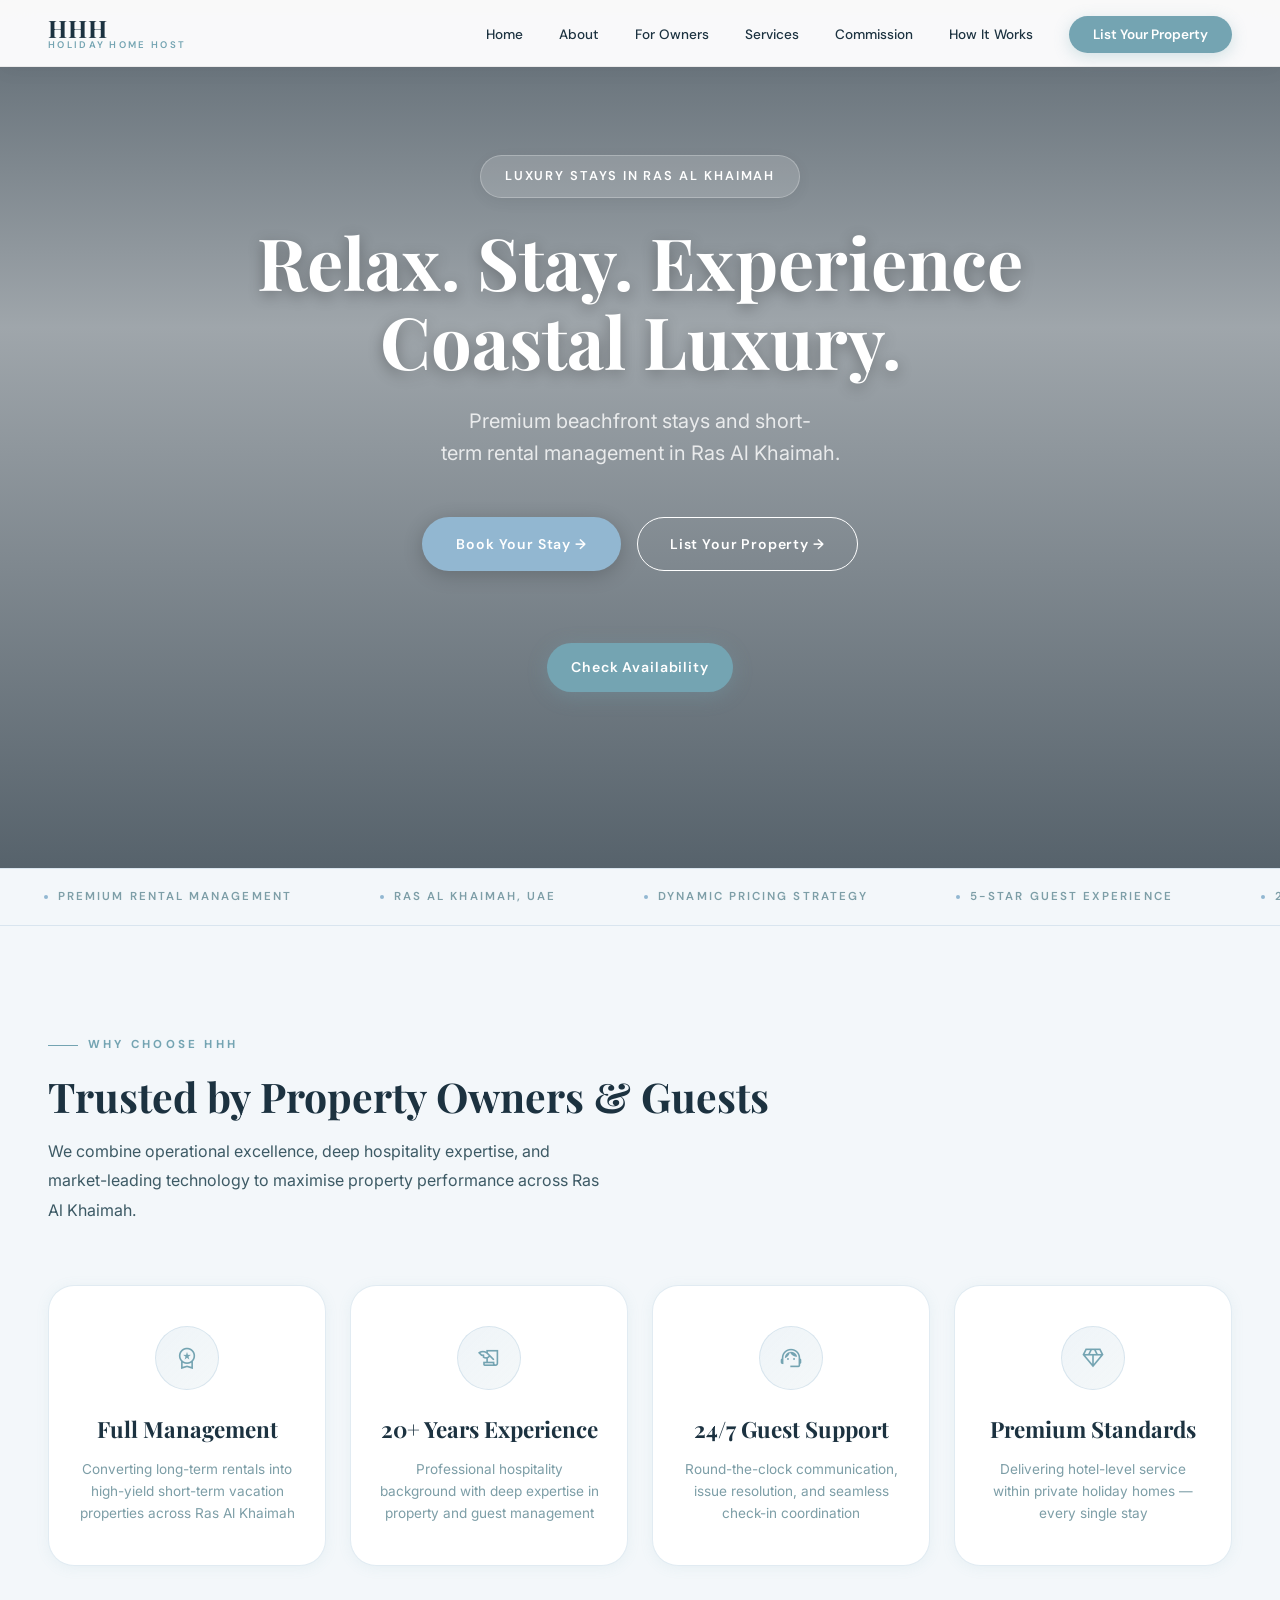
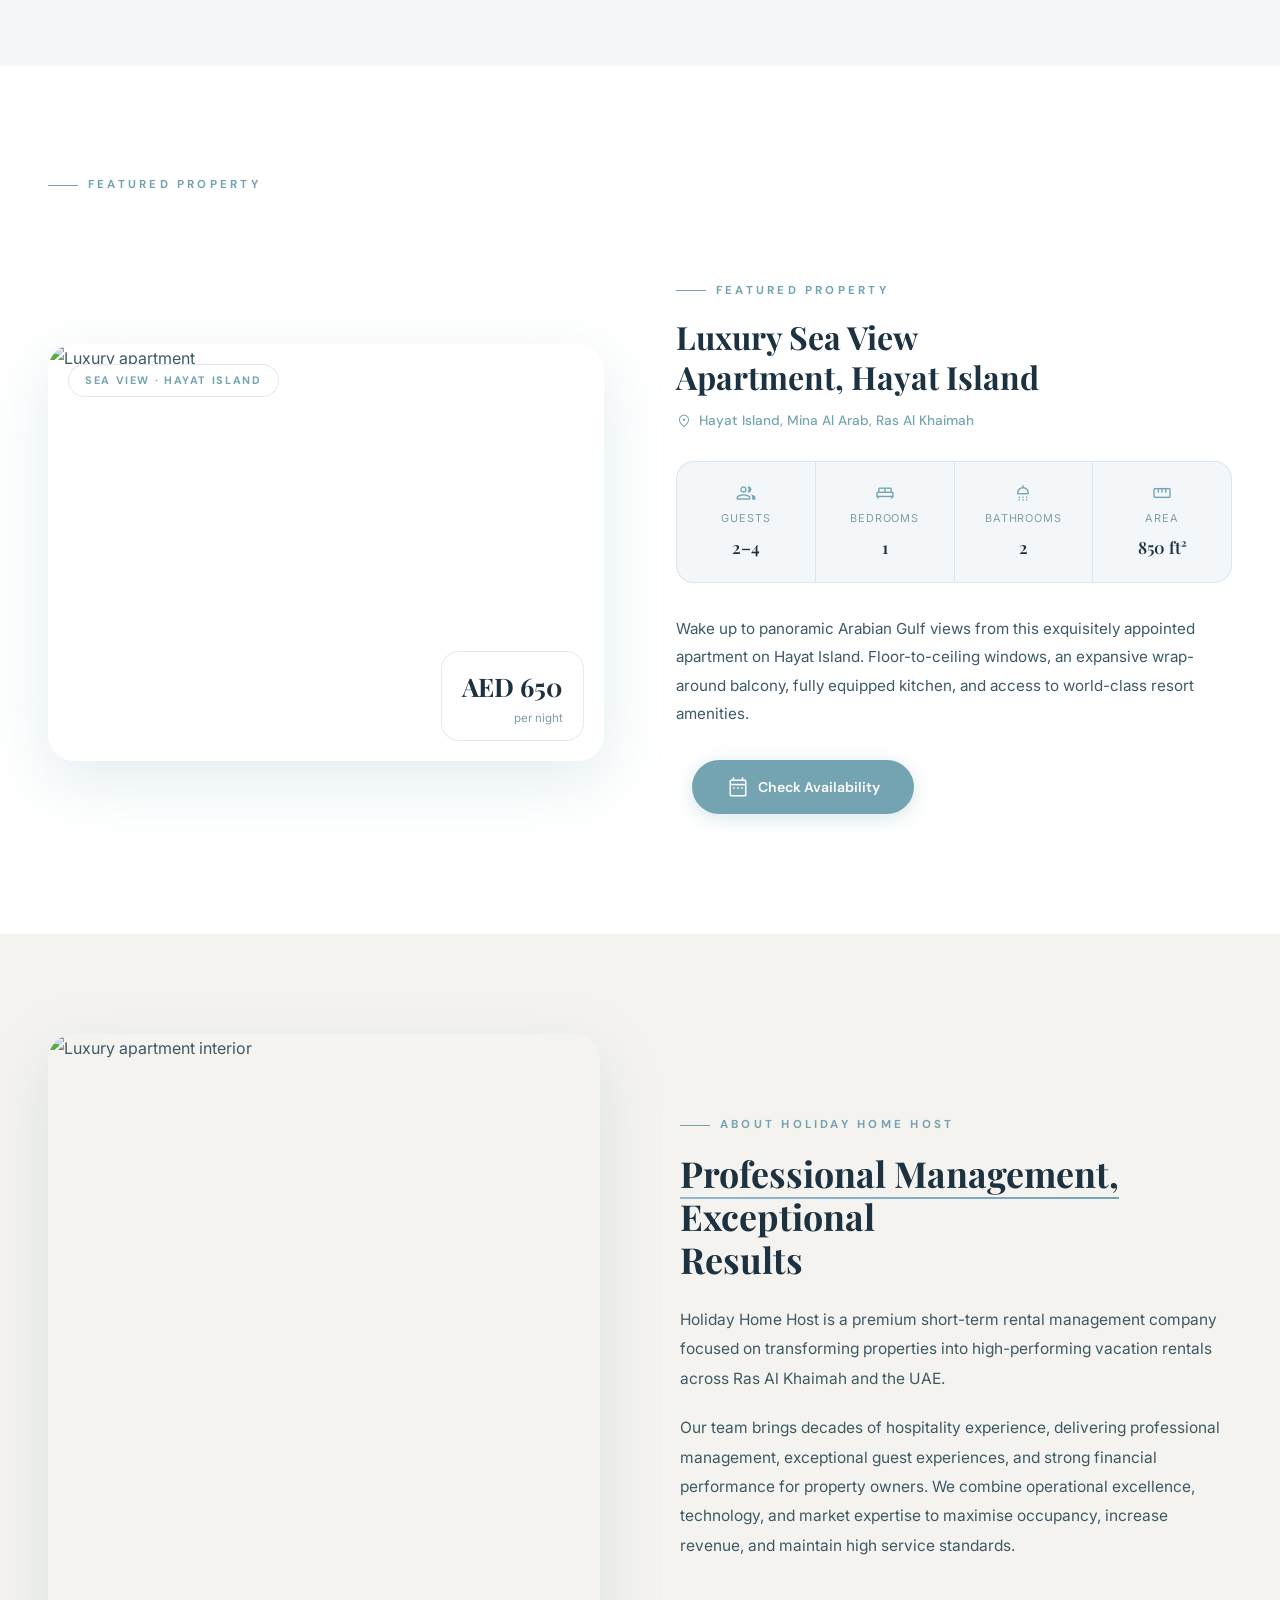
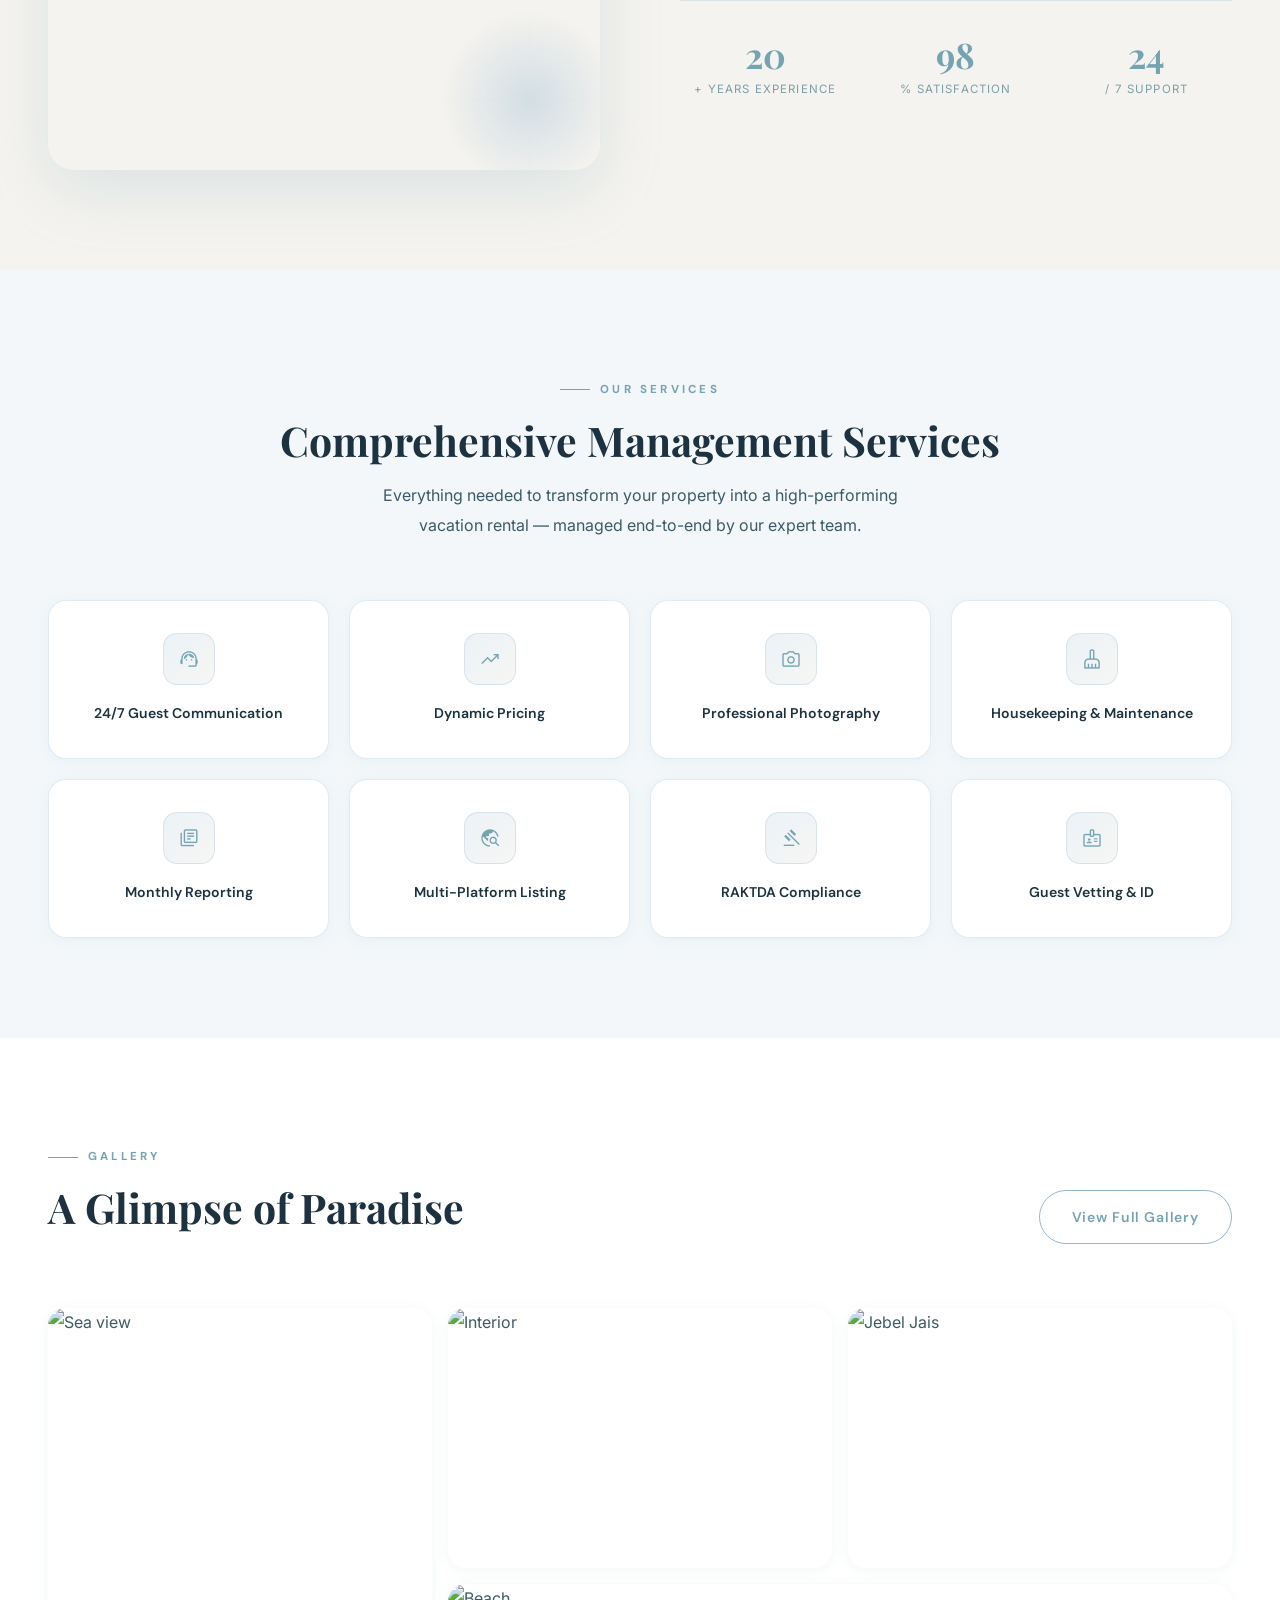
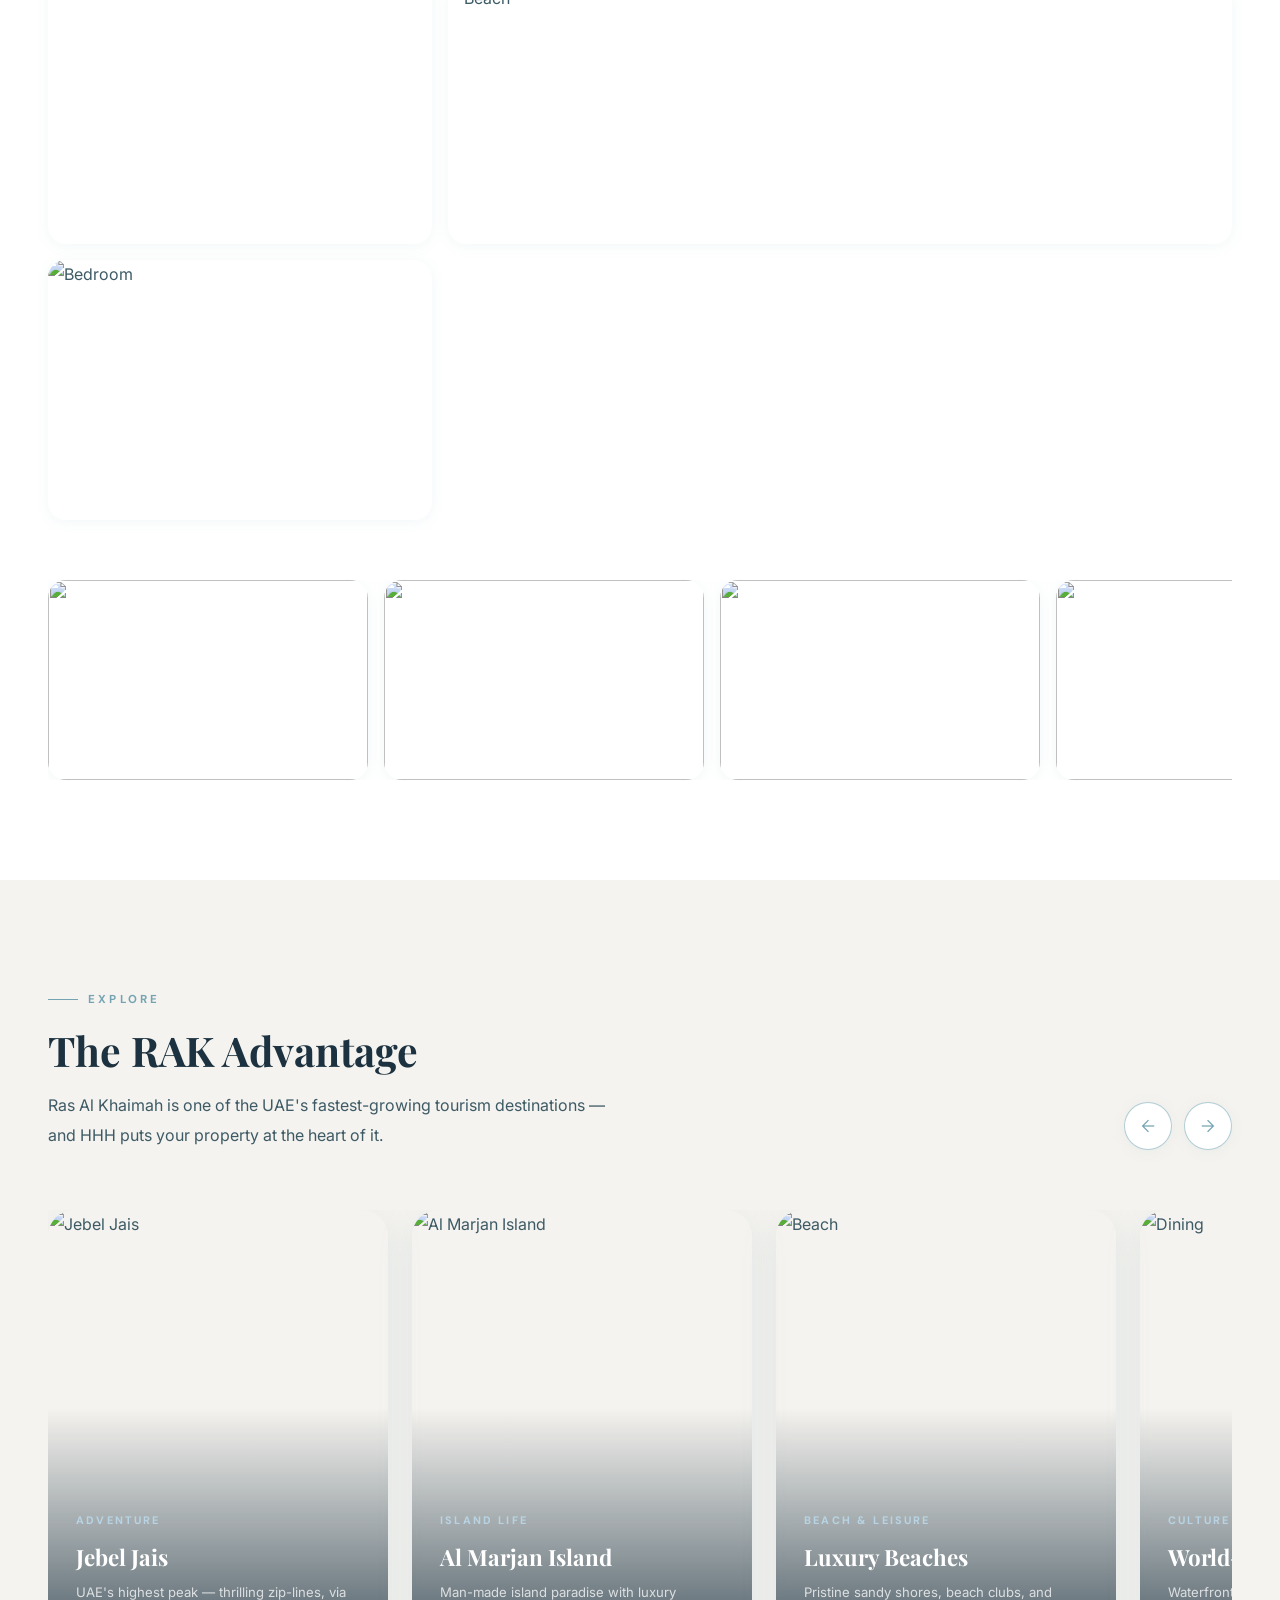
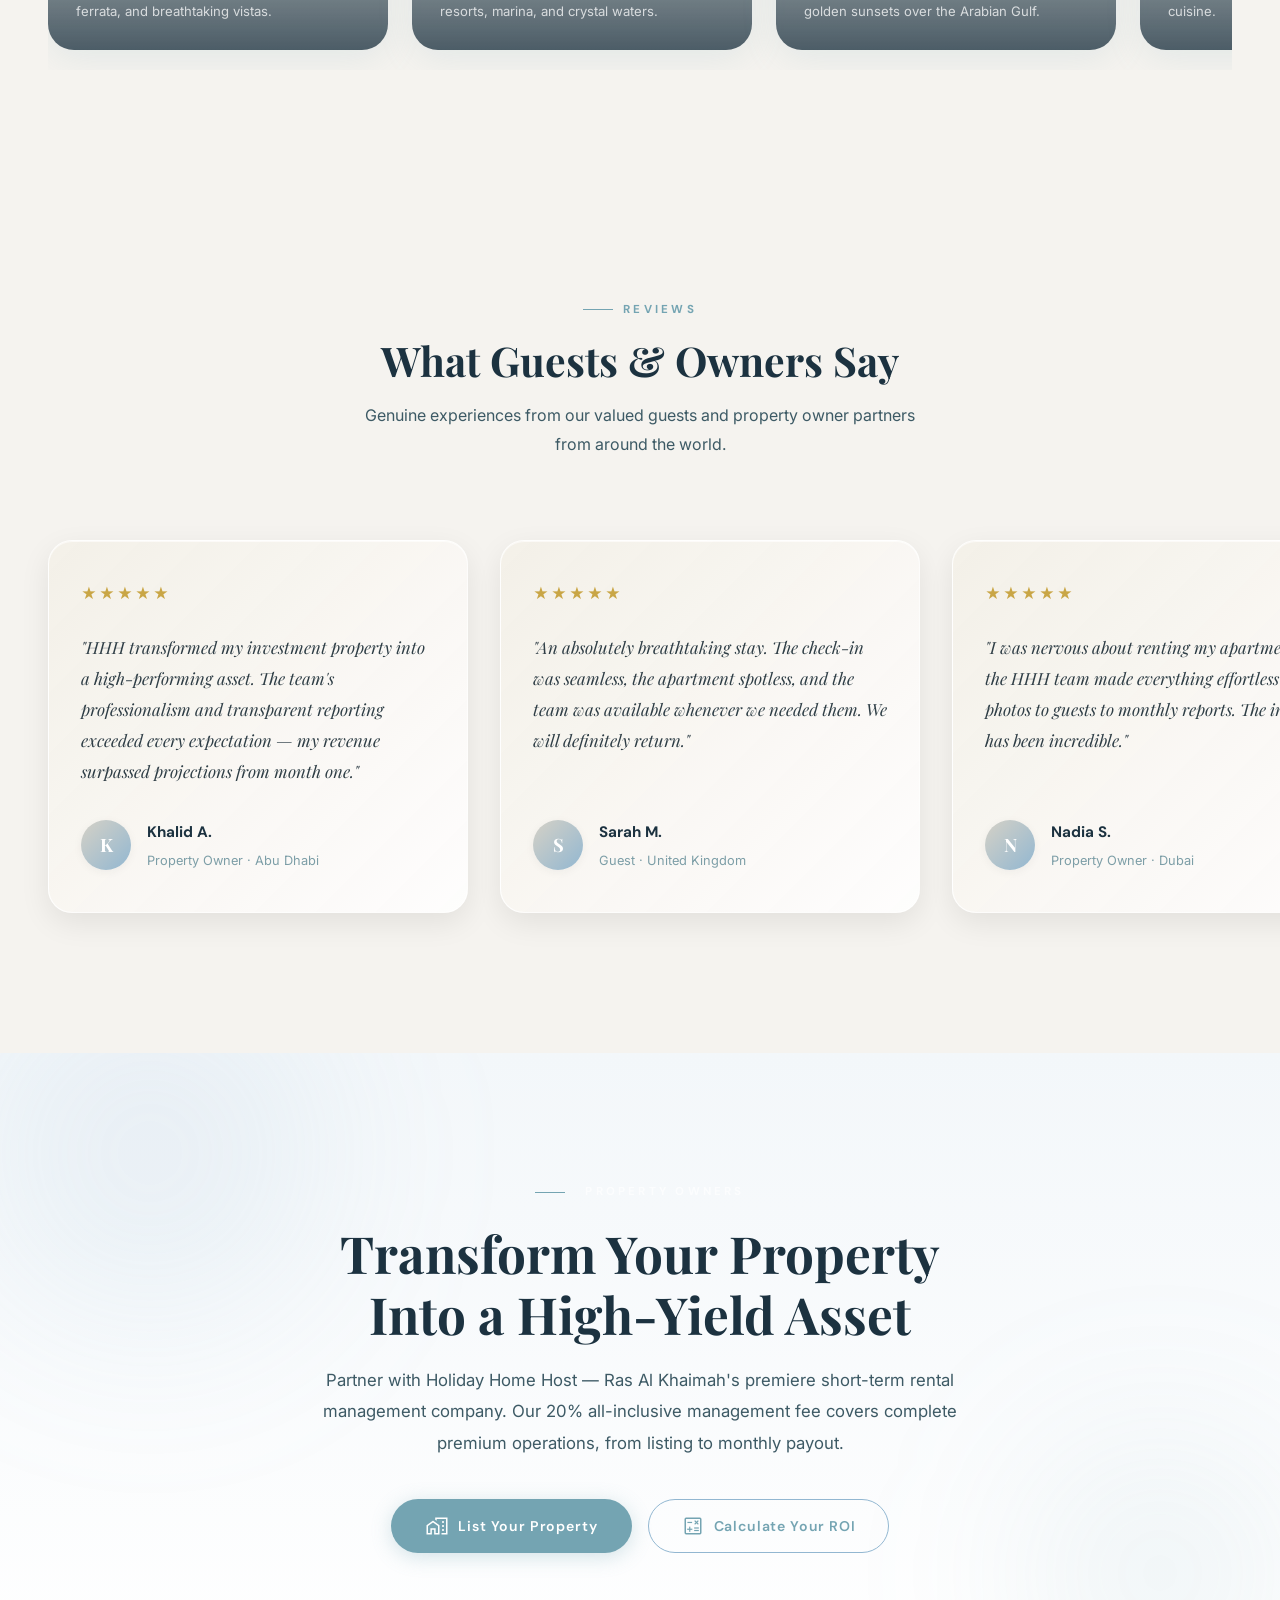
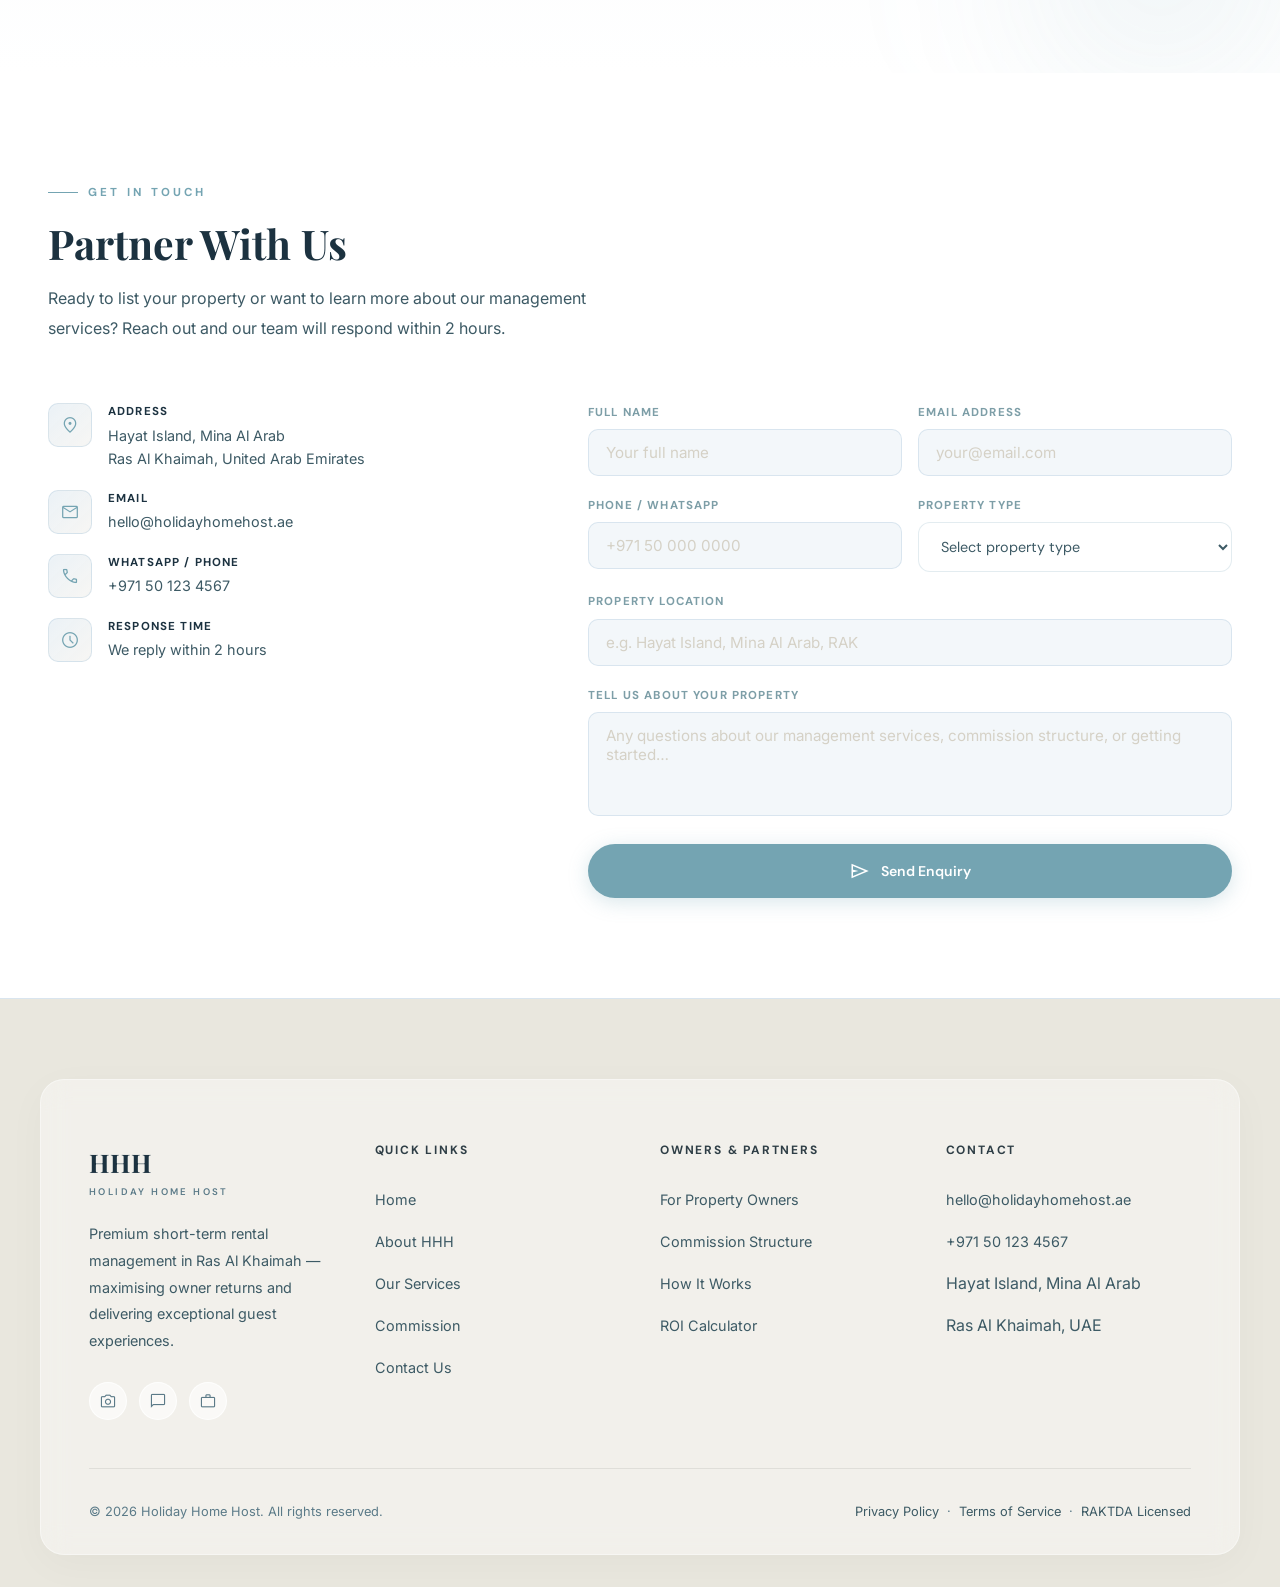
==== commit da7c378b: "revamped website" ====
--- a/index.html
+++ b/index.html
@@ -91,7 +91,7 @@
         <li><a href="services.html">Services</a></li>
         <li><a href="commission.html">Commission</a></li>
         <li><a href="listing-process.html">How It Works</a></li>
-        <li><a href="#contact" class="nav-cta">List Your Property</a></li>
+        <li><a href="index.html#contact" class="nav-cta">List Your Property</a></li>
       </ul>
       <button class="nav-hamburger" id="navHamburger" aria-label="Toggle menu" aria-expanded="false">
         <span></span><span></span><span></span>
@@ -99,36 +99,28 @@
     </nav>
 
     <!-- HERO -->
-    <section class="hero" id="hero">
-      <div class="hero-bg" id="heroBg"></div>
-      <div class="hero-overlay"></div>
-      <div class="hero-content">
-        <div class="hero-badge">
-          <span class="material-symbols-outlined">verified</span>
-          Premium Rental Management · Ras Al Khaimah, UAE
-        </div>
-        <h1 class="hero-title">Your Perfect Stay<br><em>Awaits in Ras Al Khaimah</em></h1>
-        <p class="hero-sub">Premium short-term rental management elevating holiday homes across Ras Al Khaimah and the
-          UAE.</p>
-        <div class="hero-buttons">
-          <a href="property-owners.html" class="btn-primary">
-            <span class="material-symbols-outlined">home_work</span>
-            List Your Property
-          </a>
-          <a href="#services" class="btn-outline" style="color:#fff;border-color:rgba(255,255,255,.5);">
-            <span class="material-symbols-outlined">arrow_forward</span>
-            Explore Our Services
-          </a>
-        </div>
-      </div>
-      <div class="hero-scroll" onclick="document.getElementById('trust').scrollIntoView({behavior:'smooth'})"
-        role="button" tabindex="0" aria-label="Scroll down">
-        <span>Scroll</span>
-        <div class="hero-scroll-arrow">
-          <svg width="18" height="18" viewBox="0 0 24 24" fill="none" stroke="currentColor" stroke-width="2"
-            stroke-linecap="round" stroke-linejoin="round">
-            <polyline points="6 9 12 15 18 9"></polyline>
-          </svg>
+    <section class="hhh-hero">
+      <div class="hhh-hero-overlay"></div>
+      <div class="hhh-container">
+        <div class="hhh-hero-content">
+          <span class="hhh-badge">Luxury Stays in Ras Al Khaimah</span>
+          <h1 class="hhh-title">Relax. Stay. Experience Coastal Luxury.</h1>
+          <p class="hhh-subtext">Premium beachfront stays and short-term rental management in Ras Al Khaimah.</p>
+          <div class="hhh-btn-group">
+            <a href="#booking" class="btn-primary">Book Your Stay &rarr;</a>
+            <a href="#owners" class="btn-outline">List Your Property &rarr;</a>
+          </div>
+          <!-- LODGIFY SEARCH START -->
+          <div class="lodgify-search-wrapper" style="margin-top: 2rem; width: 100%;">
+            <div id="lodgify-portable-search-bar" data-website-id="397089"></div>
+            <div id="lodgify-fallback" style="margin-top: 16px;">
+              <a href="https://checkout.lodgify.com/holiday-home-host/en/#/761286" class="btn-primary" style="display:inline-block; padding: 12px 24px; text-decoration: none;">
+                Check Availability
+              </a>
+            </div>
+          </div>
+          <!-- LODGIFY SEARCH END -->
+
         </div>
       </div>
     </section>
@@ -237,10 +229,19 @@
             <p class="property-desc">Wake up to panoramic Arabian Gulf views from this exquisitely appointed apartment
               on Hayat Island. Floor-to-ceiling windows, an expansive wrap-around balcony, fully equipped kitchen, and
               access to world-class resort amenities.</p>
-            <a href="#contact" class="btn-primary-dark">
-              <span class="material-symbols-outlined">date_range</span>
-              Check Availability
-            </a>
+            
+              <!-- LODGIFY BOOKING START -->
+              <div class="lodgify-booking-wrapper">
+                <div id="lodgify-book-now-box" data-website-id="397089"></div>
+                <div style="margin-top: 1rem;">
+                  <a href="https://checkout.lodgify.com/holiday-home-host/en/#/761286" class="btn-primary-dark" style="display:inline-flex; align-items:center; gap:8px;">
+                    <span class="material-symbols-outlined">date_range</span> 
+                    Check Availability
+                  </a>
+                </div>
+              </div>
+              <!-- LODGIFY BOOKING END -->
+
           </div>
         </div>
       </div>
@@ -476,70 +477,135 @@
             partners from around the world.</p>
         </div>
         <div class="reviews-slider reveal reveal-delay-1">
-          <div class="reviews-track" id="reviewsTrack">
-            <div class="review-card">
-              <div class="review-stars">★★★★★</div>
-              <p class="review-text">"HHH transformed my investment property into a high-performing asset. The team's
-                professionalism and transparent reporting exceeded every expectation — my revenue surpassed projections
-                from month one."</p>
-              <div class="review-author">
-                <div class="review-avatar">K</div>
-                <div>
-                  <div class="review-name">Khalid A.</div>
-                  <div class="review-country">Property Owner · Abu Dhabi</div>
-                </div>
-              </div>
-            </div>
-            <div class="review-card">
-              <div class="review-stars">★★★★★</div>
-              <p class="review-text">"An absolutely breathtaking stay. The check-in was seamless, the apartment
-                spotless, and the team was available whenever we needed them. We will definitely return."</p>
-              <div class="review-author">
-                <div class="review-avatar">S</div>
-                <div>
-                  <div class="review-name">Sarah M.</div>
-                  <div class="review-country">Guest · United Kingdom</div>
-                </div>
-              </div>
-            </div>
-            <div class="review-card">
-              <div class="review-stars">★★★★★</div>
-              <p class="review-text">"I was nervous about renting my apartment, but the HHH team made everything
-                effortless — from photos to guests to monthly reports. The income has been incredible."</p>
-              <div class="review-author">
-                <div class="review-avatar">N</div>
-                <div>
-                  <div class="review-name">Nadia S.</div>
-                  <div class="review-country">Property Owner · Dubai</div>
-                </div>
-              </div>
-            </div>
-            <div class="review-card">
-              <div class="review-stars">★★★★★</div>
-              <p class="review-text">"The transparency is what I love most. I always know exactly how my property is
-                performing — the dashboards are clear and the team responds within minutes."</p>
-              <div class="review-author">
-                <div class="review-avatar">O</div>
-                <div>
-                  <div class="review-name">Omar J.</div>
-                  <div class="review-country">Property Owner · Germany</div>
-                </div>
-              </div>
-            </div>
-            <div class="review-card">
-              <div class="review-stars">★★★★★</div>
-              <p class="review-text">"A truly premium experience from start to finish. The property was immaculate, the
-                service hotel-level, and the location in Ras Al Khaimah simply stunning."</p>
-              <div class="review-author">
-                <div class="review-avatar">P</div>
-                <div>
-                  <div class="review-name">Priya &amp; Raj</div>
-                  <div class="review-country">Guests · India</div>
-                </div>
-              </div>
-            </div>
-          </div>
-          <div class="slider-dots" id="sliderDots" role="tablist"></div>
+          <div class="reviews-marquee-container">
+            <div class="reviews-track" id="reviewsTrack">
+              <div class="review-card">
+                <div class="review-stars">★★★★★</div>
+                <p class="review-text">"HHH transformed my investment property into a high-performing asset. The team's
+                  professionalism and transparent reporting exceeded every expectation — my revenue surpassed projections
+                  from month one."</p>
+                <div class="review-author">
+                  <div class="review-avatar">K</div>
+                  <div>
+                    <div class="review-name">Khalid A.</div>
+                    <div class="review-country">Property Owner · Abu Dhabi</div>
+                  </div>
+                </div>
+              </div>
+              <div class="review-card">
+                <div class="review-stars">★★★★★</div>
+                <p class="review-text">"An absolutely breathtaking stay. The check-in was seamless, the apartment
+                  spotless, and the team was available whenever we needed them. We will definitely return."</p>
+                <div class="review-author">
+                  <div class="review-avatar">S</div>
+                  <div>
+                    <div class="review-name">Sarah M.</div>
+                    <div class="review-country">Guest · United Kingdom</div>
+                  </div>
+                </div>
+              </div>
+              <div class="review-card">
+                <div class="review-stars">★★★★★</div>
+                <p class="review-text">"I was nervous about renting my apartment, but the HHH team made everything
+                  effortless — from photos to guests to monthly reports. The income has been incredible."</p>
+                <div class="review-author">
+                  <div class="review-avatar">N</div>
+                  <div>
+                    <div class="review-name">Nadia S.</div>
+                    <div class="review-country">Property Owner · Dubai</div>
+                  </div>
+                </div>
+              </div>
+              <div class="review-card">
+                <div class="review-stars">★★★★★</div>
+                <p class="review-text">"The transparency is what I love most. I always know exactly how my property is
+                  performing — the dashboards are clear and the team responds within minutes."</p>
+                <div class="review-author">
+                  <div class="review-avatar">O</div>
+                  <div>
+                    <div class="review-name">Omar J.</div>
+                    <div class="review-country">Property Owner · Germany</div>
+                  </div>
+                </div>
+              </div>
+              <div class="review-card">
+                <div class="review-stars">★★★★★</div>
+                <p class="review-text">"A truly premium experience from start to finish. The property was immaculate, the
+                  service hotel-level, and the location in Ras Al Khaimah simply stunning."</p>
+                <div class="review-author">
+                  <div class="review-avatar">P</div>
+                  <div>
+                    <div class="review-name">Priya &amp; Raj</div>
+                    <div class="review-country">Guests · India</div>
+                  </div>
+                </div>
+              </div>
+            </div>
+            <!-- Duplicated track for seamless marquee -->
+            <div class="reviews-track" aria-hidden="true">
+              <div class="review-card">
+                <div class="review-stars">★★★★★</div>
+                <p class="review-text">"HHH transformed my investment property into a high-performing asset. The team's
+                  professionalism and transparent reporting exceeded every expectation — my revenue surpassed projections
+                  from month one."</p>
+                <div class="review-author">
+                  <div class="review-avatar">K</div>
+                  <div>
+                    <div class="review-name">Khalid A.</div>
+                    <div class="review-country">Property Owner · Abu Dhabi</div>
+                  </div>
+                </div>
+              </div>
+              <div class="review-card">
+                <div class="review-stars">★★★★★</div>
+                <p class="review-text">"An absolutely breathtaking stay. The check-in was seamless, the apartment
+                  spotless, and the team was available whenever we needed them. We will definitely return."</p>
+                <div class="review-author">
+                  <div class="review-avatar">S</div>
+                  <div>
+                    <div class="review-name">Sarah M.</div>
+                    <div class="review-country">Guest · United Kingdom</div>
+                  </div>
+                </div>
+              </div>
+              <div class="review-card">
+                <div class="review-stars">★★★★★</div>
+                <p class="review-text">"I was nervous about renting my apartment, but the HHH team made everything
+                  effortless — from photos to guests to monthly reports. The income has been incredible."</p>
+                <div class="review-author">
+                  <div class="review-avatar">N</div>
+                  <div>
+                    <div class="review-name">Nadia S.</div>
+                    <div class="review-country">Property Owner · Dubai</div>
+                  </div>
+                </div>
+              </div>
+              <div class="review-card">
+                <div class="review-stars">★★★★★</div>
+                <p class="review-text">"The transparency is what I love most. I always know exactly how my property is
+                  performing — the dashboards are clear and the team responds within minutes."</p>
+                <div class="review-author">
+                  <div class="review-avatar">O</div>
+                  <div>
+                    <div class="review-name">Omar J.</div>
+                    <div class="review-country">Property Owner · Germany</div>
+                  </div>
+                </div>
+              </div>
+              <div class="review-card">
+                <div class="review-stars">★★★★★</div>
+                <p class="review-text">"A truly premium experience from start to finish. The property was immaculate, the
+                  service hotel-level, and the location in Ras Al Khaimah simply stunning."</p>
+                <div class="review-author">
+                  <div class="review-avatar">P</div>
+                  <div>
+                    <div class="review-name">Priya &amp; Raj</div>
+                    <div class="review-country">Guests · India</div>
+                  </div>
+                </div>
+              </div>
+            </div>
+          </div>
         </div>
       </div>
     </section>
@@ -563,7 +629,7 @@
               <span class="material-symbols-outlined">home_work</span>
               List Your Property
             </a>
-            <a href="roi-calculator.html" class="btn-outline" style="color:#fff;border-color:rgba(255,255,255,.45);">
+            <a href="roi-calculator.html" class="btn-outline">
               <span class="material-symbols-outlined">calculate</span>
               Calculate Your ROI
             </a>
@@ -615,12 +681,12 @@
                   name="phone" placeholder="+971 50 000 0000" /></div>
               <div class="form-group"><label for="ownerPropertyType">Property Type</label>
                 <select id="ownerPropertyType" name="propertyType" style="width:100%;padding:14px 18px;background:rgba(255,255,255,.06);border:1px solid rgba(143,179,194,.25);border-radius:12px;color:var(--text-light);font-family:var(--font-ui);font-size:.9rem;outline:none;">
-                  <option value="" style="background:#1C3240;">Select property type</option>
-                  <option value="studio" style="background:#1C3240;">Studio Apartment</option>
-                  <option value="1bed" style="background:#1C3240;">1 Bedroom Apartment</option>
-                  <option value="2bed" style="background:#1C3240;">2 Bedroom Apartment</option>
-                  <option value="3bed" style="background:#1C3240;">3+ Bedroom Apartment</option>
-                  <option value="villa" style="background:#1C3240;">Villa / Townhouse</option>
+                  <option value="" style="background:var(--white);">Select property type</option>
+                  <option value="studio" style="background:var(--white);">Studio Apartment</option>
+                  <option value="1bed" style="background:var(--white);">1 Bedroom Apartment</option>
+                  <option value="2bed" style="background:var(--white);">2 Bedroom Apartment</option>
+                  <option value="3bed" style="background:var(--white);">3+ Bedroom Apartment</option>
+                  <option value="villa" style="background:var(--white);">Villa / Townhouse</option>
                 </select>
               </div>
             </div>
@@ -642,20 +708,18 @@
 
     <!-- FOOTER -->
     <footer class="footer" id="footer">
-      <div class="container">
+      <div class="footer-bg-image"></div>
+      <div class="footer-overlay"></div>
+      <div class="container footer-glass">
         <div class="footer-top">
           <div class="footer-brand">
             <div class="logo-main">HHH</div>
             <div class="logo-sub">Holiday Home Host</div>
-            <p>Premium short-term rental management in Ras Al Khaimah — maximising owner returns and delivering
-              exceptional guest experiences.</p>
+            <p>Premium short-term rental management in Ras Al Khaimah — maximising owner returns and delivering exceptional guest experiences.</p>
             <div class="footer-social">
-              <a href="#" class="social-icon" aria-label="Instagram"><span
-                  class="material-symbols-outlined">photo_camera</span></a>
-              <a href="#" class="social-icon" aria-label="WhatsApp"><span
-                  class="material-symbols-outlined">chat_bubble</span></a>
-              <a href="#" class="social-icon" aria-label="LinkedIn"><span
-                  class="material-symbols-outlined">work</span></a>
+              <a href="#" class="social-icon" aria-label="Instagram"><span class="material-symbols-outlined">photo_camera</span></a>
+              <a href="#" class="social-icon" aria-label="WhatsApp"><span class="material-symbols-outlined">chat_bubble</span></a>
+              <a href="#" class="social-icon" aria-label="LinkedIn"><span class="material-symbols-outlined">work</span></a>
             </div>
           </div>
           <div class="footer-col">
@@ -665,7 +729,7 @@
               <li><a href="about.html">About HHH</a></li>
               <li><a href="services.html">Our Services</a></li>
               <li><a href="commission.html">Commission</a></li>
-              <li><a href="#contact">Contact Us</a></li>
+              <li><a href="index.html#contact">Contact Us</a></li>
             </ul>
           </div>
           <div class="footer-col">
@@ -688,9 +752,10 @@
           </div>
         </div>
         <div class="footer-bottom">
-          <span>© 2025 Holiday Home Host. All rights reserved.</span>
-          <span><a href="#">Privacy Policy</a> &nbsp;·&nbsp; <a href="#">Terms of Service</a> &nbsp;·&nbsp; <a
-              href="#">RAKTDA Licensed</a></span>
+          <span>© 2026 Holiday Home Host. All rights reserved.</span>
+          <span>
+            <a href="#">Privacy Policy</a> &nbsp;·&nbsp; <a href="#">Terms of Service</a> &nbsp;·&nbsp; <a href="#">RAKTDA Licensed</a>
+          </span>
         </div>
       </div>
     </footer>
@@ -701,7 +766,16 @@
     style="position:fixed;bottom:32px;right:32px;z-index:3000;background:rgba(255,255,255,.95);border:1px solid var(--border);backdrop-filter:blur(16px);border-radius:12px;padding:16px 24px;font-family:var(--font-ui);font-size:.9rem;color:var(--text-dark);transform:translateY(80px);opacity:0;transition:all .4s ease;pointer-events:none;max-width:300px;box-shadow:var(--shadow-md);"
     aria-live="polite"></div>
 
+  
+  <!-- LODGIFY SCRIPTS (LOAD ONCE) -->
+  <script src="https://app.lodgify.com/portable-search-bar/stable/renderPortableSearchBar.js" defer></script>
+  <script src="https://app.lodgify.com/book-now-box/stable/renderBookNowBox.js" defer></script>
+  
   <script src="script.js"></script>
 </body>
 
-</html>+</html>
+
+
+
+
--- a/style.css
+++ b/style.css
@@ -5,6 +5,8 @@
 @import url('https://fonts.googleapis.com/css2?family=Playfair+Display:ital,wght@0,400;0,600;0,700;0,800;1,400;1,600&family=Inter:wght@300;400;500;600&family=DM+Sans:wght@300;400;500;600;700&display=swap');
 
 :root {
+  --ldg-psb-color-primary: #7AB8B6;
+  --ldg-bnb-color-primary: #7AB8B6;
   --primary:       #92B7D1;
   --primary-dark:  #74A4B2;
   --secondary:     #7D9EA7;
@@ -257,53 +259,55 @@
    NAVIGATION
    ============================================================ */
 .nav {
-  position: fixed; top: 0; left: 0; right: 0;
-  z-index: 1000;
-  padding: 20px 48px;
+  position: sticky; top: 0; z-index: 1000;
+  padding: 16px 48px;
   display: flex; align-items: center; justify-content: space-between;
   transition: var(--transition);
-}
+  background: rgba(255, 255, 255, 0.96);
+  backdrop-filter: blur(16px);
+  -webkit-backdrop-filter: blur(16px);
+  border-bottom: 1px solid rgba(0,0,0,0.06);
+  box-shadow: 0 4px 20px rgba(0,0,0,0.04);
+}
+.nav a:not(.nav-cta), .logo-main { color: var(--text-dark) !important; }
+.nav .logo-sub { color: var(--primary-dark) !important; }
 .nav.scrolled {
-  background: rgba(255,255,255,.92);
-  backdrop-filter: blur(20px);
-  -webkit-backdrop-filter: blur(20px);
+  background: rgba(255, 255, 255, 0.99);
   padding: 14px 48px;
-  border-bottom: 1px solid var(--border);
-  box-shadow: 0 4px 24px rgba(116,164,178,0.10);
-}
+  box-shadow: 0 4px 24px rgba(0,0,0,0.08);
+}
+
+
 .nav-logo { display: flex; flex-direction: column; line-height: 1; }
 .logo-main {
   font-family: var(--font-serif);
   font-size: 1.5rem; font-weight: 700;
-  color: var(--white);
   letter-spacing: .04em;
   transition: color .3s;
 }
-.nav.scrolled .logo-main { color: var(--text-dark); }
 .logo-sub {
   font-family: var(--font-ui); font-size: .6rem; font-weight: 600;
   letter-spacing: .24em; text-transform: uppercase;
-  color: rgba(255,255,255,.7);
   transition: color .3s;
 }
-.nav.scrolled .logo-sub { color: var(--primary-dark); }
 
 .nav-links { display: flex; align-items: center; gap: 36px; }
 .nav-links a {
   font-family: var(--font-ui); font-size: .85rem; font-weight: 500;
-  color: rgba(255,255,255,.88);
   transition: color .25s;
   position: relative;
 }
-.nav.scrolled .nav-links a { color: var(--text-body); }
 .nav-links a:not(.nav-cta)::after {
   content: ''; position: absolute; bottom: -3px; left: 0; right: 0; height: 1px;
   background: var(--primary-dark); transform: scaleX(0); transform-origin: left;
   transition: transform .3s ease;
 }
+.nav.scrolled .nav-links a:not(.nav-cta)::after {
+  background: var(--primary-dark);
+}
 .nav-links a:not(.nav-cta):hover::after { transform: scaleX(1); }
-.nav-links a:not(.nav-cta):hover { color: var(--white); }
-.nav.scrolled .nav-links a:not(.nav-cta):hover { color: var(--primary-dark); }
+.nav-links a:not(.nav-cta):hover { color: var(--primary-dark) !important; }
+.nav.scrolled .nav-links a:not(.nav-cta):hover { color: var(--primary-dark) !important; }
 
 .nav-cta {
   background: var(--primary-dark);
@@ -322,82 +326,98 @@
 }
 .nav-hamburger span {
   display: block; width: 24px; height: 2px;
-  background: var(--white); border-radius: 2px; transition: var(--transition-fast);
+  background: var(--text-dark); border-radius: 2px; transition: var(--transition-fast);
 }
 .nav.scrolled .nav-hamburger span { background: var(--text-dark); }
 
 /* ============================================================
-   HERO SECTION
-   ============================================================ */
-.hero {
-  position: relative; width: 100%; height: 100vh; min-height: 700px;
-  overflow: hidden; display: flex; align-items: center; justify-content: center;
-}
-.hero-bg {
+   NEW LIGHT COASTAL HERO SECTION
+   ============================================================ */
+/* Override default Lodgify hero safely */
+.lj-hero, [data-testid="hero"], .hero-section { display: none !important; }
+
+.hhh-hero {
+  position: relative; width: 100%; min-height: 95vh;
+  display: flex; align-items: center; justify-content: center;
+  background-image: url('https://images.unsplash.com/photo-1540541338287-41700207dee6?auto=format&fit=crop&q=80&w=2000');
+  background-size: cover; background-position: center;
+  margin-top: -100px; /* Pull up behind transparent navbar */
+  padding-top: 140px; /* Increased to fix overlap */
+}
+
+.hhh-hero-overlay {
   position: absolute; inset: 0;
-  background-image: url('https://images.unsplash.com/photo-1582719478250-c89cae4dc85b?w=1920&q=80'),
-    linear-gradient(135deg, #1C3240 0%, #2E5470 50%, #1C3240 100%);
-  background-size: cover; background-position: center;
-  transform: scale(1.07);
-  animation: heroZoom 14s ease-out forwards;
-  will-change: transform;
-}
-@keyframes heroZoom { from { transform: scale(1.07); } to { transform: scale(1.0); } }
-
-.hero-overlay {
-  position: absolute; inset: 0;
-  background: linear-gradient(160deg, rgba(28,50,64,.58) 0%, rgba(28,50,64,.32) 45%, rgba(28,50,64,.72) 100%);
-}
-.hero-content {
-  position: relative; z-index: 2; text-align: center;
-  max-width: 880px; padding: 0 24px;
-}
-.hero-badge {
-  display: inline-flex; align-items: center; gap: 8px;
-  background: rgba(146,183,209,.18);
-  border: 1px solid rgba(146,183,209,.4);
+  /* Dark cinematic gradient overlay - slightly bluish-dark */
+  background: linear-gradient(180deg, rgba(15, 32, 45, 0.7) 0%, rgba(15, 32, 45, 0.4) 40%, rgba(15, 32, 45, 0.7) 100%);
+  z-index: 1;
+}
+
+.hhh-container {
+  position: relative; z-index: 2; width: 100%; max-width: 900px;
+  margin: 0 auto; padding: 3rem 1.5rem; text-align: center;
+}
+
+.hhh-hero-content { 
+  display: flex; flex-direction: column; align-items: center; gap: 1.5rem; 
+  animation: fadeUpIn 1.2s ease-out forwards;
+}
+
+@keyframes fadeUpIn {
+  0% { opacity: 0; transform: translateY(20px); filter: blur(3px); }
+  100% { opacity: 1; transform: translateY(0); filter: blur(0); }
+}
+
+.hhh-badge {
+  display: inline-block; 
+  background: rgba(255, 255, 255, 0.15);
   backdrop-filter: blur(12px);
-  color: rgba(255,255,255,.92);
-  font-family: var(--font-ui); font-size: .72rem; font-weight: 600;
-  letter-spacing: .22em; text-transform: uppercase;
-  padding: 8px 20px; border-radius: var(--radius-xl);
-  margin-bottom: 28px;
-  opacity: 0; animation: fadeInUp .8s .3s forwards;
-}
-.hero-badge .material-symbols-outlined { font-size: 14px; }
-.hero-title {
-  font-family: var(--font-serif);
-  font-size: clamp(2.6rem, 6.5vw, 5.2rem);
-  font-weight: 700; line-height: 1.1; color: var(--white);
-  margin-bottom: 22px;
-  opacity: 0; animation: fadeInUp .9s .55s forwards;
-}
-.hero-title em { color: #B8D4E4; font-style: italic; }
-.hero-sub {
-  font-size: 1.05rem; color: rgba(255,255,255,.82); max-width: 540px;
-  margin: 0 auto 40px; line-height: 1.85;
-  opacity: 0; animation: fadeInUp .9s .8s forwards;
-}
-.hero-buttons {
-  display: flex; gap: 16px; justify-content: center; flex-wrap: wrap;
-  opacity: 0; animation: fadeInUp .9s 1s forwards;
-}
-.hero-scroll {
-  position: absolute; bottom: 36px; left: 50%; transform: translateX(-50%);
-  display: flex; flex-direction: column; align-items: center; gap: 8px;
-  cursor: pointer; z-index: 2;
-  opacity: 0; animation: fadeIn 1s 1.4s forwards;
-}
-.hero-scroll span {
-  font-family: var(--font-ui); font-size: .65rem; font-weight: 600;
-  letter-spacing: .2em; text-transform: uppercase; color: rgba(255,255,255,.6);
-}
-.hero-scroll-arrow {
-  width: 36px; height: 36px; border-radius: 50%;
-  border: 1px solid rgba(255,255,255,.3);
-  display: flex; align-items: center; justify-content: center;
-  color: rgba(255,255,255,.7);
-  animation: bounce 2.5s ease-in-out infinite;
+  -webkit-backdrop-filter: blur(12px);
+  color: var(--white);
+  padding: 0.6rem 1.5rem; 
+  border-radius: 50px; 
+  font-family: var(--font-ui);
+  font-size: 0.8rem; 
+  font-weight: 600; 
+  letter-spacing: 0.15em; 
+  text-transform: uppercase;
+  box-shadow: 0 4px 15px rgba(0, 0, 0, 0.05); 
+  border: 1px solid rgba(255, 255, 255, 0.25);
+}
+
+.hhh-title {
+  font-family: var(--font-serif); font-size: clamp(2.5rem, 6vw, 4.5rem);
+  line-height: 1.1; color: #ffffff; margin: 0; font-weight: 700; text-shadow: 0 4px 15px rgba(0,0,0,0.3);
+}
+
+.hhh-subtext {
+  font-family: var(--font-sans); font-size: clamp(1.1rem, 2vw, 1.25rem);
+  color: #ffffff; opacity: 0.8; max-width: 650px; margin: 0 auto; line-height: 1.6;
+  text-wrap: balance;
+}
+
+.hhh-btn-group { display: flex; gap: 1rem; justify-content: center; margin-top: 1.5rem; flex-wrap: wrap; }
+.hhh-btn-group .btn-primary {
+  background: var(--primary); /* soft blue */
+  color: var(--white);
+  box-shadow: 0 4px 20px rgba(0,0,0,0.2); 
+  transition: all 0.3s ease;
+}
+.hhh-btn-group .btn-primary:hover {
+  background: var(--primary-dark);
+  transform: translateY(-2px);
+}
+.hhh-btn-group .btn-outline {
+  background: transparent;
+  color: var(--white);
+  border: 1px solid var(--white);
+  box-shadow: none;
+  transition: all 0.3s ease;
+}
+.hhh-btn-group .btn-outline:hover {
+  background: var(--white);
+  color: var(--text-dark);
+  border-color: var(--white);
+  transform: translateY(-2px);
 }
 .hero-scroll-arrow svg { display: block; }
 @keyframes bounce { 0%,100%{ transform: translateY(0); } 50%{ transform: translateY(6px); } }
@@ -633,32 +653,140 @@
 /* ============================================================
    REVIEWS
    ============================================================ */
-.reviews-section { background: var(--bg-soft); padding: 100px 0; }
-.reviews-slider { margin-top: 60px; position: relative; }
-.reviews-track { display: flex; gap: 24px; overflow: hidden; }
+.reviews-section { 
+  background: var(--bg-warm); /* Soft warm beige/neutral */
+  padding: 120px 0; 
+  position: relative;
+  overflow: hidden; /* Prevent horizontal page scroll, but let cards show */
+}
+.reviews-slider { 
+  margin-top: 60px; 
+  position: relative; 
+  /* Add padding to prevent clipping of shadows and hover states */
+  padding: 20px 0; 
+}
+.reviews-marquee-container {
+  display: flex;
+  width: max-content;
+  animation: reviewsMarquee 45s linear infinite;
+}
+.reviews-marquee-container:hover {
+  animation-play-state: paused;
+}
+.reviews-track { 
+  display: flex; 
+  align-items: stretch;
+  gap: 32px; 
+  padding-right: 32px; /* Needs to match the gap for seamless looping */
+}
+
+@keyframes reviewsMarquee {
+  0% { transform: translateX(0); }
+  100% { transform: translateX(-50%); } 
+}
+
 .review-card {
-  flex: 0 0 calc(33.33% - 16px);
-  background: var(--white); border: 1px solid var(--border);
-  border-radius: var(--radius-lg); padding: 36px 32px;
-  transition: var(--transition); box-shadow: var(--shadow-sm);
-}
-.review-card:hover { border-color: var(--border-hover); transform: translateY(-4px); box-shadow: var(--shadow-md); }
-.review-stars { color: #C9A84C; font-size: 1rem; letter-spacing: 3px; margin-bottom: 20px; }
-.review-text { font-family: var(--font-serif); font-size: 1rem; font-style: italic; color: var(--text-body); line-height: 1.8; margin-bottom: 28px; }
-.review-author { display: flex; align-items: center; gap: 16px; }
-.review-avatar { width: 48px; height: 48px; border-radius: 50%; background: linear-gradient(135deg, var(--primary), var(--primary-dark)); display: flex; align-items: center; justify-content: center; font-family: var(--font-serif); font-size: 1.1rem; font-weight: 700; color: var(--white); flex-shrink: 0; }
-.review-name { font-family: var(--font-ui); font-weight: 600; font-size: .92rem; color: var(--text-dark); }
-.review-country { font-size: .76rem; color: var(--text-muted); margin-top: 2px; }
-.slider-dots { display: flex; gap: 8px; justify-content: center; margin-top: 40px; }
-.slider-dot { width: 8px; height: 8px; background: var(--warm); border-radius: 50%; cursor: pointer; transition: var(--transition); border: none; }
-.slider-dot.active { background: var(--primary-dark); width: 24px; border-radius: 4px; }
+  width: 420px; /* Fixed width since it's a scrolling marquee */
+  flex-shrink: 0;
+  position: relative;
+  
+  /* Glassmorphism & Sand Texture */
+  background: linear-gradient(135deg, rgba(243, 239, 230, 0.8) 0%, rgba(255, 255, 255, 0.85) 100%);
+  /* If the section background is light, we need the card to be a bit more solid but still glass-like to read text properly, or we use exactly the user's rgba */
+  backdrop-filter: blur(12px);
+  -webkit-backdrop-filter: blur(12px);
+  border: 1px solid rgba(255, 255, 255, 0.8);
+  border-radius: 24px; 
+  padding: 40px 32px;
+  
+  /* Soft Shadow */
+  box-shadow: 0 10px 30px rgba(0,0,0,0.08), inset 0 1px 0 rgba(255,255,255,0.6);
+  transition: all 0.4s cubic-bezier(0.25, 0.8, 0.25, 1); 
+  
+  display: flex;
+  flex-direction: column;
+}
+.review-card::before {
+  content: '';
+  position: absolute;
+  inset: 0;
+  border-radius: inherit;
+  background-image: url('data:image/svg+xml;utf8,%3Csvg viewBox="0 0 200 200" xmlns="http://www.w3.org/2000/svg"%3E%3Cfilter id="noiseFilter"%3E%3CfeTurbulence type="fractalNoise" baseFrequency="0.65" numOctaves="3" stitchTiles="stitch"/%3E%3C/filter%3E%3Crect width="100%25" height="100%25" filter="url(%23noiseFilter)"/ %3E%3C/svg%3E');
+  opacity: 0.025;
+  pointer-events: none;
+}
+.review-card:hover { 
+  transform: translateY(-5px); 
+  box-shadow: 0 16px 40px rgba(0,0,0,0.08), inset 0 1px 0 rgba(255,255,255,0.8);
+  border-color: rgba(255, 255, 255, 0.6);
+}
+.review-stars { 
+  color: #C9A646; 
+  font-size: 0.95rem; 
+  letter-spacing: 2px; 
+  margin-bottom: 24px; 
+}
+.review-text { 
+  font-family: var(--font-serif); 
+  font-size: 1.05rem; 
+  font-style: italic; 
+  color: #2F3E46; 
+  line-height: 1.85; 
+  margin-bottom: 32px; 
+  flex-grow: 1; /* Pushes author to the bottom */
+  white-space: normal; /* Make sure text wraps correctly in fixed width */
+}
+.review-author { 
+  display: flex; 
+  align-items: center; 
+  gap: 16px; 
+}
+.review-avatar { 
+  width: 50px; 
+  height: 50px; 
+  border-radius: 50%; 
+  background: linear-gradient(135deg, #D5D1C6, #92B7D1); 
+  display: flex; 
+  align-items: center; 
+  justify-content: center; 
+  font-family: var(--font-serif); 
+  font-size: 1.15rem; 
+  font-weight: 700; 
+  color: var(--white); 
+  flex-shrink: 0;
+  box-shadow: 0 2px 10px rgba(0,0,0,0.05);
+}
+.review-name { 
+  font-family: var(--font-ui); 
+  font-weight: 700; 
+  font-size: 0.95rem; 
+  color: #1C3240; 
+}
+.review-country { 
+  font-size: 0.8rem; 
+  color: #7D9EA7; 
+  margin-top: 4px; 
+}
+
+@media (max-width: 900px) {
+  .review-card {
+    width: 350px;
+    padding: 32px 24px;
+  }
+}
+@media (max-width: 600px) {
+  .review-card {
+    width: 300px;
+    padding: 28px 20px;
+  }
+}
 
 /* ============================================================
    OWNER CTA
    ============================================================ */
 .owner-cta-section {
   padding: 120px 0; position: relative; overflow: hidden;
-  background: linear-gradient(135deg, #1C3240 0%, #2c4d63 50%, #1C3240 100%);
+  background: linear-gradient(180deg, var(--bg-soft), var(--bg-main));
 }
 .cta-bg-shapes { position: absolute; inset: 0; pointer-events: none; }
 .cta-shape { position: absolute; border-radius: 50%; filter: blur(80px); animation: shapeFloat 9s ease-in-out infinite; }
@@ -666,8 +794,8 @@
 .cta-shape-2 { width: 400px; height: 400px; background: radial-gradient(circle, rgba(116,164,178,.14) 0%, transparent 70%); bottom: -100px; right: -80px; animation-delay: -4s; }
 @keyframes shapeFloat { 0%,100%{ transform: translate(0,0) scale(1); } 50%{ transform: translate(20px,20px) scale(1.05); } }
 .owner-cta-content { position: relative; z-index: 1; text-align: center; max-width: 700px; margin: 0 auto; }
-.owner-cta-content h2 { font-family: var(--font-serif); font-size: clamp(2rem, 4vw, 3.2rem); font-weight: 700; color: var(--white); line-height: 1.2; margin-bottom: 20px; }
-.owner-cta-content p { font-size: 1.05rem; color: rgba(255,255,255,.78); line-height: 1.85; margin-bottom: 40px; }
+.owner-cta-content h2 { font-family: var(--font-serif); font-size: clamp(2rem, 4vw, 3.2rem); font-weight: 700; color: var(--text-dark); line-height: 1.2; margin-bottom: 20px; }
+.owner-cta-content p { font-size: 1.05rem; color: var(--text-body); line-height: 1.85; margin-bottom: 40px; }
 .cta-buttons { display: flex; gap: 16px; justify-content: center; flex-wrap: wrap; }
 
 /* ============================================================
@@ -708,31 +836,74 @@
 /* ============================================================
    FOOTER
    ============================================================ */
-.footer { background: #1C3240; border-top: 1px solid rgba(146,183,209,.15); padding: 80px 0 32px; }
-.footer-top { display: grid; grid-template-columns: 1.5fr 1fr 1fr 1fr; gap: 48px; padding-bottom: 60px; border-bottom: 1px solid rgba(146,183,209,.1); }
-.footer-brand .logo-main { font-family: var(--font-serif); font-size: 1.6rem; font-weight: 700; color: var(--white); }
-.footer-brand .logo-sub { font-family: var(--font-ui); font-size: .6rem; color: var(--primary); letter-spacing: .25em; text-transform: uppercase; margin-bottom: 20px; }
-.footer-brand p { font-size: .88rem; color: rgba(255,255,255,.55); line-height: 1.85; max-width: 280px; margin-top: 16px; }
-.footer-col h4 { font-family: var(--font-ui); font-size: .7rem; font-weight: 700; letter-spacing: .18em; text-transform: uppercase; color: var(--primary); margin-bottom: 20px; }
-.footer-col ul li { margin-bottom: 12px; }
-.footer-col ul li a { font-size: .88rem; color: rgba(255,255,255,.5); transition: color .2s; }
-.footer-col ul li a:hover { color: var(--white); }
-.footer-social { display: flex; gap: 10px; margin-top: 24px; }
-.social-icon { width: 38px; height: 38px; background: rgba(146,183,209,.1); border: 1px solid rgba(146,183,209,.2); border-radius: 50%; display: flex; align-items: center; justify-content: center; color: rgba(255,255,255,.55); transition: var(--transition); }
-.social-icon .material-symbols-outlined { font-size: 17px; }
-.social-icon:hover { background: var(--primary-dark); border-color: var(--primary-dark); color: var(--white); transform: translateY(-2px); }
-.footer-bottom { display: flex; align-items: center; justify-content: space-between; padding-top: 32px; font-size: .8rem; color: rgba(255,255,255,.35); }
-.footer-bottom a { color: var(--primary); }
+.footer { 
+  position: relative;
+  border-top: 1px solid var(--border); 
+  padding: 80px 0 32px; 
+  background: var(--bg-soft);
+  overflow: hidden;
+}
+
+.footer-bg-image {
+  position: absolute;
+  inset: 0;
+  background-image: url('https://images.unsplash.com/photo-1507525428034-b723cf961d3e?q=80&w=2073&auto=format&fit=crop'); /* coastal beach sand */
+  background-size: cover;
+  background-position: center bottom;
+  filter: blur(8px);
+  z-index: 0;
+}
+
+.footer-overlay {
+  position: absolute;
+  inset: 0;
+  /* Soft warm beige overlay to make text readable */
+  background: rgba(232, 228, 218, 0.85); 
+  z-index: 1;
+}
+
+.footer .container {
+  max-width: 1200px;
+  margin: 0 auto;
+  position: relative;
+  z-index: 2;
+}
+
+.footer-glass {
+  background: rgba(255, 255, 255, 0.4);
+  backdrop-filter: blur(14px);
+  -webkit-backdrop-filter: blur(14px);
+  border: 1px solid rgba(255, 255, 255, 0.4);
+  border-radius: 24px;
+  padding: 60px 48px 30px;
+  box-shadow: 0 10px 40px rgba(0,0,0,0.03);
+}
+
+.footer-top { display: grid; grid-template-columns: repeat(4, 1fr); gap: 40px; padding-bottom: 48px; border-bottom: 1px solid rgba(0,0,0,0.08); align-items: start; }
+.footer-brand .logo-main { font-family: var(--font-serif); font-size: 1.6rem; font-weight: 700; color: #2f3e46; }
+.footer-brand .logo-sub { font-family: var(--font-ui); font-size: .6rem; color: #5B7A88; letter-spacing: .25em; text-transform: uppercase; margin-bottom: 20px; font-weight: 600; }
+.footer-brand p { font-size: .9rem; color: #3D5A65; line-height: 1.85; max-width: 280px; margin-top: 16px; }
+.footer-col h4 { font-family: var(--font-ui); font-size: .75rem; font-weight: 700; letter-spacing: .15em; text-transform: uppercase; color: #2f3e46; margin-bottom: 24px; }
+.footer-col ul li { margin-bottom: 14px; }
+.footer-col ul li a { font-size: .9rem; color: #3D5A65; transition: all .3s ease; }
+.footer-col ul li a:hover { color: #1C3240; letter-spacing: 0.2px; }
+.footer-social { display: flex; gap: 12px; margin-top: 28px; }
+.social-icon { width: 38px; height: 38px; background: rgba(255,255,255,0.6); border: 1px solid rgba(255,255,255,0.8); border-radius: 50%; display: flex; align-items: center; justify-content: center; color: #5B7A88; transition: var(--transition); }
+.social-icon .material-symbols-outlined { font-size: 18px; }
+.social-icon:hover { background: #5B7A88; border-color: #5B7A88; color: var(--white); transform: translateY(-3px); box-shadow: 0 4px 12px rgba(91,122,136,0.2); }
+.footer-bottom { display: flex; align-items: center; justify-content: space-between; padding-top: 32px; font-size: .8rem; color: #5B7A88; }
+.footer-bottom a { color: #3D5A65; transition: color 0.3s ease; }
+.footer-bottom a:hover { color: #1C3240; text-decoration: underline; text-decoration-color: rgba(28,50,64,0.3); text-underline-offset: 4px; }
 
 /* ============================================================
    INNER PAGE STYLES
    ============================================================ */
 .page-hero { position: relative; height: 55vh; min-height: 420px; display: flex; align-items: flex-end; overflow: hidden; padding-bottom: 64px; }
 .page-hero-bg { position: absolute; inset: 0; background-size: cover; background-position: center; }
-.page-hero-overlay { position: absolute; inset: 0; background: linear-gradient(0deg, rgba(28,50,64,.82) 0%, rgba(28,50,64,.3) 100%); }
+.page-hero-overlay { position: absolute; inset: 0; background: rgba(28,50,64,0.25); }
 .page-hero .container { position: relative; z-index: 1; }
-.page-hero h1 { font-family: var(--font-serif); font-size: clamp(2rem, 4vw, 3.5rem); font-weight: 700; color: var(--white); margin-bottom: 12px; }
-.page-hero p { font-size: 1rem; color: rgba(255,255,255,.78); max-width: 560px; }
+.page-hero h1 { font-family: var(--font-serif); font-size: clamp(2rem, 4vw, 3.5rem); font-weight: 700; color: #1C3240; margin-bottom: 12px; text-shadow: none; }
+.page-hero p { font-size: 1.1rem; color: #1C3240; max-width: 560px; text-shadow: none; font-weight: 500; }
 
 /* Benefits Grid */
 .benefits-grid { display: grid; grid-template-columns: repeat(3, 1fr); gap: 24px; }
@@ -844,3 +1015,26 @@
   .experience-stats { grid-template-columns: 1fr; gap: 16px; }
   .cta-buttons { flex-direction: column; }
 }
+
+
+
+
+
+
+
+/* ============================================================
+   LODGIFY WIDGET WRAPPERS
+   ============================================================ */
+.lodgify-search-wrapper,
+.lodgify-booking-wrapper {
+  max-width: 1200px;
+  margin: 20px auto;
+  padding: 0 16px;
+  width: 100%;
+}
+@media (max-width: 768px) {
+  .lodgify-search-wrapper,
+  .lodgify-booking-wrapper {
+    padding: 0;
+  }
+}
